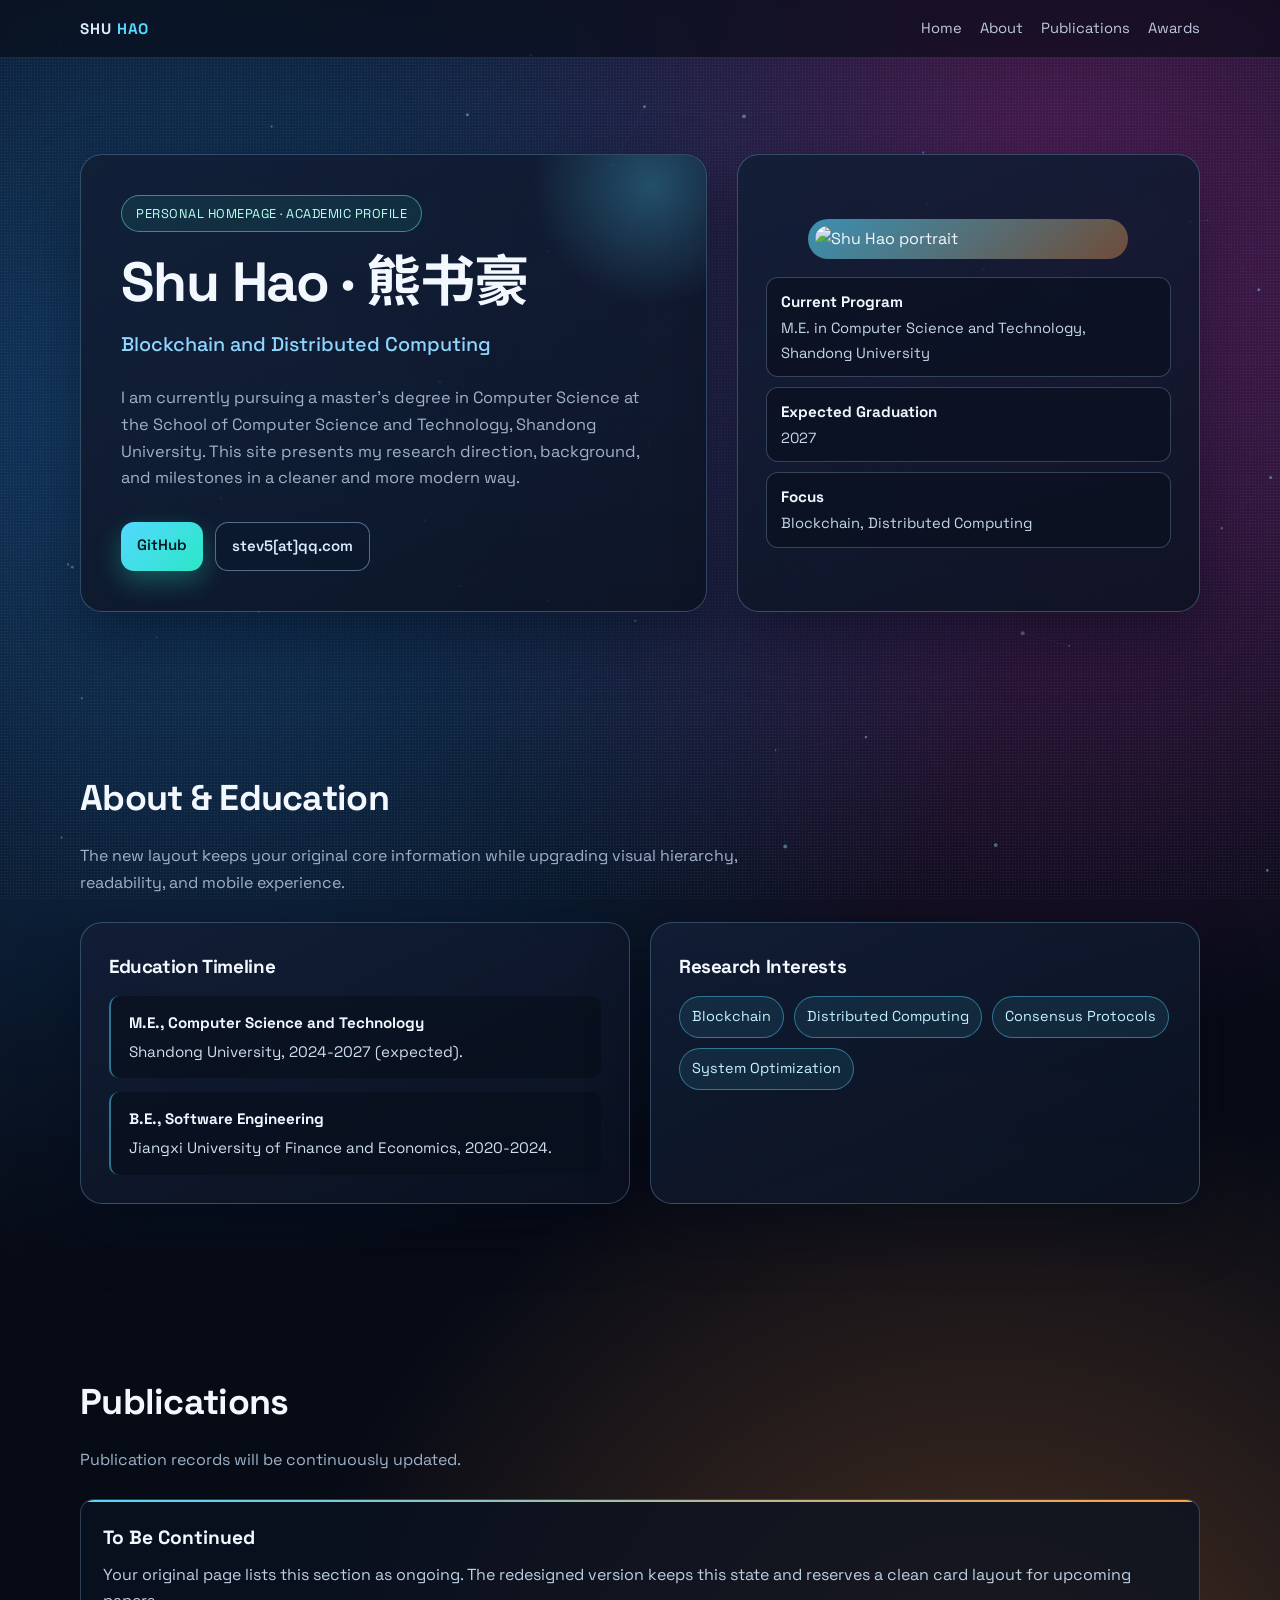
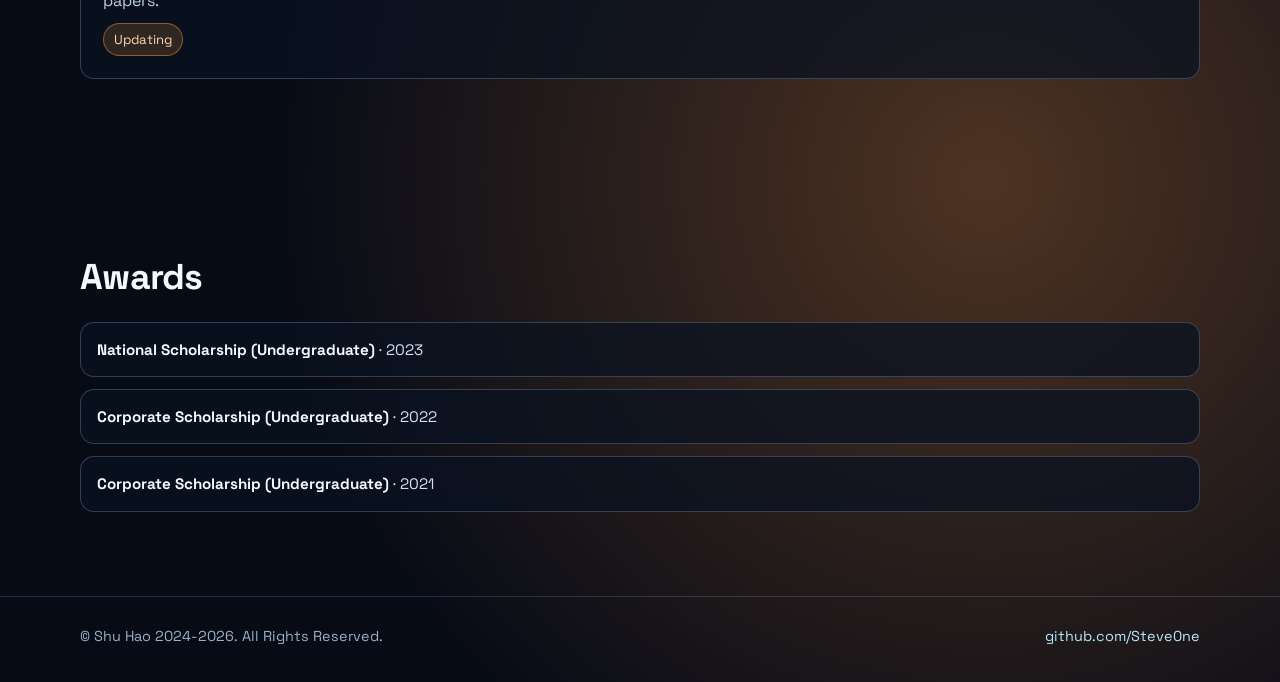
==== index.html @ d01e0a4e "feat: redesign personal homepage with modern single-page layout" ====
<!DOCTYPE html>
<html lang='zh-CN'>
<head>
  <meta charset='UTF-8' />
  <meta name='viewport' content='width=device-width, initial-scale=1.0' />
  <meta name='description' content='Shu Hao personal homepage' />
  <title>Shu Hao | Blockchain and Distributed Computing</title>
  <link rel='preconnect' href='https://fonts.googleapis.com' />
  <link rel='preconnect' href='https://fonts.gstatic.com' crossorigin />
  <link href='https://fonts.googleapis.com/css2?family=Space+Grotesk:wght@400;500;600;700&family=Noto+Sans+SC:wght@400;500;700&display=swap' rel='stylesheet' />
  <style>
    :root {
      --bg: #070b16;
      --card: rgba(15, 24, 44, 0.82);
      --line: rgba(145, 213, 255, 0.28);
      --text: #f3f8ff;
      --muted: #9fb2c8;
      --cyan: #53d8ff;
      --teal: #2be7c5;
      --orange: #ff9f43;
      --shadow: 0 24px 60px rgba(2, 8, 22, 0.45);
    }

    * {
      box-sizing: border-box;
      margin: 0;
      padding: 0;
    }

    html {
      scroll-behavior: smooth;
    }

    body {
      font-family: 'Space Grotesk', 'Noto Sans SC', sans-serif;
      color: var(--text);
      background: radial-gradient(circle at 15% 18%, #133b65 0%, transparent 40%),
                  radial-gradient(circle at 82% 12%, #4f1f59 0%, transparent 34%),
                  radial-gradient(circle at 77% 78%, #4e3322 0%, transparent 35%),
                  var(--bg);
      min-height: 100vh;
      line-height: 1.65;
      overflow-x: hidden;
    }

    #nebula {
      position: fixed;
      inset: 0;
      width: 100%;
      height: 100%;
      z-index: -2;
      opacity: 0.6;
    }

    .noise {
      position: fixed;
      inset: 0;
      z-index: -1;
      opacity: 0.08;
      background-image: radial-gradient(#fff 0.5px, transparent 0.5px);
      background-size: 3px 3px;
      pointer-events: none;
    }

    .container {
      width: min(1120px, 92vw);
      margin: 0 auto;
    }

    .site-header {
      position: sticky;
      top: 0;
      z-index: 20;
      backdrop-filter: blur(16px);
      border-bottom: 1px solid rgba(120, 179, 239, 0.15);
      background: rgba(7, 11, 22, 0.62);
    }

    .site-header .container {
      display: flex;
      align-items: center;
      justify-content: space-between;
      padding: 16px 0;
    }

    .brand {
      font-weight: 700;
      letter-spacing: 0.06em;
      text-transform: uppercase;
      font-size: 0.95rem;
      color: #d9ebff;
    }

    .brand span {
      color: var(--cyan);
    }

    .nav {
      display: flex;
      gap: 18px;
      flex-wrap: wrap;
    }

    .nav a {
      color: #d9e7fb;
      text-decoration: none;
      font-size: 0.92rem;
      opacity: 0.86;
      transition: opacity 0.22s ease, color 0.22s ease;
    }

    .nav a:hover {
      color: var(--cyan);
      opacity: 1;
    }

    main section {
      padding: 84px 0;
    }

    [data-reveal] {
      opacity: 0;
      transform: translateY(26px);
      transition: opacity 0.8s ease, transform 0.8s ease;
    }

    [data-reveal].shown {
      opacity: 1;
      transform: translateY(0);
    }

    .hero {
      padding-top: 96px;
      padding-bottom: 72px;
    }

    .hero-grid {
      display: grid;
      grid-template-columns: 1.15fr 0.85fr;
      gap: 30px;
      align-items: stretch;
    }

    .hero-copy,
    .hero-card,
    .panel {
      border: 1px solid var(--line);
      border-radius: 22px;
      background: linear-gradient(155deg, rgba(18, 30, 54, 0.9), rgba(11, 18, 33, 0.85));
      box-shadow: var(--shadow);
    }

    .hero-copy {
      padding: 40px;
      position: relative;
      overflow: hidden;
    }

    .hero-copy::after {
      content: '';
      position: absolute;
      width: 240px;
      height: 240px;
      border-radius: 50%;
      background: radial-gradient(circle, rgba(83, 216, 255, 0.28) 0%, rgba(83, 216, 255, 0) 70%);
      right: -65px;
      top: -90px;
    }

    .kicker {
      display: inline-flex;
      align-items: center;
      gap: 8px;
      padding: 7px 14px;
      border-radius: 999px;
      border: 1px solid rgba(97, 224, 205, 0.52);
      background: rgba(43, 231, 197, 0.09);
      color: #b8fff2;
      font-size: 0.8rem;
      margin-bottom: 20px;
      letter-spacing: 0.04em;
      text-transform: uppercase;
    }

    h1 {
      font-size: clamp(2rem, 4.8vw, 3.45rem);
      line-height: 1.12;
      margin-bottom: 14px;
      letter-spacing: -0.02em;
    }

    .subtitle {
      color: #8fd6ff;
      font-weight: 500;
      font-size: clamp(1rem, 2.3vw, 1.24rem);
      margin-bottom: 24px;
    }

    .summary {
      color: var(--muted);
      font-size: 1.02rem;
      max-width: 58ch;
    }

    .hero-actions {
      margin-top: 30px;
      display: flex;
      flex-wrap: wrap;
      gap: 12px;
    }

    .btn {
      text-decoration: none;
      border-radius: 13px;
      padding: 11px 16px;
      font-weight: 600;
      font-size: 0.94rem;
      transition: transform 0.2s ease, box-shadow 0.2s ease, background 0.2s ease;
    }

    .btn.primary {
      color: #031722;
      background: linear-gradient(135deg, var(--cyan), var(--teal));
      box-shadow: 0 10px 26px rgba(43, 231, 197, 0.3);
    }

    .btn.secondary {
      color: #dbecff;
      border: 1px solid rgba(159, 192, 235, 0.5);
      background: rgba(12, 26, 45, 0.8);
    }

    .btn:hover {
      transform: translateY(-2px);
    }

    .hero-card {
      padding: 28px;
      display: flex;
      flex-direction: column;
      justify-content: center;
      gap: 18px;
    }

    .avatar-wrap {
      width: min(320px, 100%);
      border-radius: 20px;
      padding: 7px;
      background: linear-gradient(140deg, rgba(83, 216, 255, 0.62), rgba(255, 159, 67, 0.38));
      margin: 0 auto;
    }

    .avatar-wrap img {
      display: block;
      width: 100%;
      border-radius: 16px;
      object-fit: cover;
    }

    .facts {
      display: grid;
      grid-template-columns: 1fr;
      gap: 10px;
    }

    .fact {
      border: 1px solid rgba(154, 197, 234, 0.28);
      border-radius: 12px;
      padding: 11px 14px;
      background: rgba(10, 17, 32, 0.7);
      color: #c4d7eb;
      font-size: 0.92rem;
    }

    .fact strong {
      display: block;
      color: #f0f7ff;
      margin-bottom: 2px;
      font-size: 0.95rem;
    }

    .section-title {
      font-size: clamp(1.5rem, 3.2vw, 2.24rem);
      margin-bottom: 16px;
      letter-spacing: -0.02em;
    }

    .section-desc {
      color: var(--muted);
      margin-bottom: 26px;
      max-width: 70ch;
    }

    .panel {
      padding: 28px;
    }

    .about-grid {
      display: grid;
      grid-template-columns: repeat(2, minmax(0, 1fr));
      gap: 20px;
    }

    .timeline {
      list-style: none;
      display: grid;
      gap: 14px;
    }

    .timeline li {
      padding: 14px 14px 14px 18px;
      border-left: 2px solid rgba(83, 216, 255, 0.5);
      background: rgba(9, 16, 29, 0.65);
      border-radius: 10px;
      color: #cfdeef;
      font-size: 0.95rem;
    }

    .timeline li strong {
      color: #f2f7ff;
      display: block;
      margin-bottom: 4px;
    }

    .chips {
      display: flex;
      flex-wrap: wrap;
      gap: 10px;
    }

    .chip {
      padding: 8px 12px;
      border-radius: 999px;
      border: 1px solid rgba(83, 216, 255, 0.45);
      background: rgba(83, 216, 255, 0.09);
      color: #c6f3ff;
      font-size: 0.9rem;
    }

    .pub-card,
    .award-list li {
      border: 1px solid rgba(159, 201, 241, 0.26);
      background: rgba(10, 18, 33, 0.74);
      border-radius: 14px;
    }

    .pub-card {
      padding: 22px;
      position: relative;
      overflow: hidden;
    }

    .pub-card::before {
      content: '';
      position: absolute;
      top: 0;
      left: 0;
      width: 100%;
      height: 2px;
      background: linear-gradient(90deg, var(--cyan), var(--orange));
    }

    .pub-card h3 {
      font-size: 1.2rem;
      margin-bottom: 8px;
    }

    .pub-card p {
      color: #bdd0e4;
      margin-bottom: 8px;
    }

    .pub-card .tag {
      display: inline-block;
      padding: 5px 10px;
      border-radius: 999px;
      background: rgba(255, 159, 67, 0.16);
      border: 1px solid rgba(255, 159, 67, 0.45);
      color: #ffd6a8;
      font-size: 0.82rem;
    }

    .award-list {
      list-style: none;
      display: grid;
      gap: 12px;
    }

    .award-list li {
      padding: 14px 16px;
      color: #d2e0f0;
      font-size: 0.95rem;
    }

    .award-list strong {
      color: #f4f8ff;
    }

    footer {
      border-top: 1px solid rgba(147, 192, 230, 0.2);
      padding: 28px 0 34px;
      color: #9bb0c5;
      font-size: 0.9rem;
    }

    .footer-line {
      display: flex;
      justify-content: space-between;
      gap: 14px;
      flex-wrap: wrap;
    }

    .footer-line a {
      color: #b7e8ff;
      text-decoration: none;
    }

    @media (max-width: 960px) {
      .hero-grid,
      .about-grid {
        grid-template-columns: 1fr;
      }

      .hero-copy,
      .hero-card,
      .panel {
        padding: 24px;
      }

      main section {
        padding: 66px 0;
      }

      .site-header .container {
        flex-direction: column;
        align-items: flex-start;
        gap: 10px;
      }
    }

    @media (max-width: 560px) {
      .nav {
        gap: 12px;
      }

      .nav a {
        font-size: 0.86rem;
      }

      h1 {
        font-size: 1.88rem;
      }
    }
  </style>
</head>
<body>
  <canvas id='nebula' aria-hidden='true'></canvas>
  <div class='noise' aria-hidden='true'></div>

  <header class='site-header'>
    <div class='container'>
      <div class='brand'>Shu <span>Hao</span></div>
      <nav class='nav'>
        <a href='#home'>Home</a>
        <a href='#about'>About</a>
        <a href='#publications'>Publications</a>
        <a href='#awards'>Awards</a>
      </nav>
    </div>
  </header>

  <main>
    <section id='home' class='hero'>
      <div class='container hero-grid'>
        <article class='hero-copy' data-reveal>
          <div class='kicker'>Personal Homepage · Academic Profile</div>
          <h1>Shu Hao · 熊书豪</h1>
          <p class='subtitle'>Blockchain and Distributed Computing</p>
          <p class='summary'>
            I am currently pursuing a master's degree in Computer Science at the School of Computer Science and Technology, Shandong University.
            This site presents my research direction, background, and milestones in a cleaner and more modern way.
          </p>
          <div class='hero-actions'>
            <a class='btn primary' href='https://github.com/Steve0ne' target='_blank' rel='noreferrer'>GitHub</a>
            <a class='btn secondary' href='mailto:stev5@qq.com'>stev5[at]qq.com</a>
          </div>
        </article>

        <aside class='hero-card' data-reveal>
          <div class='avatar-wrap'>
            <img src='static/assets/img/photo.png' alt='Shu Hao portrait' />
          </div>
          <div class='facts'>
            <div class='fact'>
              <strong>Current Program</strong>
              M.E. in Computer Science and Technology, Shandong University
            </div>
            <div class='fact'>
              <strong>Expected Graduation</strong>
              2027
            </div>
            <div class='fact'>
              <strong>Focus</strong>
              Blockchain, Distributed Computing
            </div>
          </div>
        </aside>
      </div>
    </section>

    <section id='about'>
      <div class='container'>
        <h2 class='section-title' data-reveal>About & Education</h2>
        <p class='section-desc' data-reveal>
          The new layout keeps your original core information while upgrading visual hierarchy, readability, and mobile experience.
        </p>
        <div class='about-grid'>
          <article class='panel' data-reveal>
            <h3 class='section-title' style='font-size:1.18rem;margin-bottom:14px;'>Education Timeline</h3>
            <ul class='timeline'>
              <li>
                <strong>M.E., Computer Science and Technology</strong>
                Shandong University, 2024-2027 (expected).
              </li>
              <li>
                <strong>B.E., Software Engineering</strong>
                Jiangxi University of Finance and Economics, 2020-2024.
              </li>
            </ul>
          </article>

          <article class='panel' data-reveal>
            <h3 class='section-title' style='font-size:1.18rem;margin-bottom:14px;'>Research Interests</h3>
            <div class='chips'>
              <span class='chip'>Blockchain</span>
              <span class='chip'>Distributed Computing</span>
              <span class='chip'>Consensus Protocols</span>
              <span class='chip'>System Optimization</span>
            </div>
          </article>
        </div>
      </div>
    </section>

    <section id='publications'>
      <div class='container'>
        <h2 class='section-title' data-reveal>Publications</h2>
        <p class='section-desc' data-reveal>
          Publication records will be continuously updated.
        </p>
        <article class='pub-card' data-reveal>
          <h3>To Be Continued</h3>
          <p>
            Your original page lists this section as ongoing. The redesigned version keeps this state and reserves a clean card layout for upcoming papers.
          </p>
          <span class='tag'>Updating</span>
        </article>
      </div>
    </section>

    <section id='awards'>
      <div class='container'>
        <h2 class='section-title' data-reveal>Awards</h2>
        <ul class='award-list'>
          <li data-reveal><strong>National Scholarship (Undergraduate)</strong> · 2023</li>
          <li data-reveal><strong>Corporate Scholarship (Undergraduate)</strong> · 2022</li>
          <li data-reveal><strong>Corporate Scholarship (Undergraduate)</strong> · 2021</li>
        </ul>
      </div>
    </section>
  </main>

  <footer>
    <div class='container footer-line'>
      <span>&copy; Shu Hao 2024-2026. All Rights Reserved.</span>
      <a href='https://github.com/Steve0ne' target='_blank' rel='noreferrer'>github.com/Steve0ne</a>
    </div>
  </footer>

  <script>
    const observer = new IntersectionObserver((entries) => {
      entries.forEach((entry) => {
        if (entry.isIntersecting) {
          entry.target.classList.add('shown');
        }
      });
    }, { threshold: 0.14 });

    document.querySelectorAll('[data-reveal]').forEach((el) => observer.observe(el));

    const canvas = document.getElementById('nebula');
    const ctx = canvas.getContext('2d');
    let particles = [];

    const fit = () => {
      canvas.width = window.innerWidth;
      canvas.height = window.innerHeight;
      const count = Math.min(90, Math.floor((canvas.width * canvas.height) / 22000));
      particles = Array.from({ length: count }, () => ({
        x: Math.random() * canvas.width,
        y: Math.random() * canvas.height,
        vx: (Math.random() - 0.5) * 0.35,
        vy: (Math.random() - 0.5) * 0.35,
        r: Math.random() * 1.5 + 0.5
      }));
    };

    const draw = () => {
      ctx.clearRect(0, 0, canvas.width, canvas.height);
      ctx.fillStyle = 'rgba(143, 214, 255, 0.75)';

      particles.forEach((p, i) => {
        p.x += p.vx;
        p.y += p.vy;
        if (p.x < 0 || p.x > canvas.width) p.vx *= -1;
        if (p.y < 0 || p.y > canvas.height) p.vy *= -1;

        ctx.beginPath();
        ctx.arc(p.x, p.y, p.r, 0, Math.PI * 2);
        ctx.fill();

        for (let j = i + 1; j < particles.length; j++) {
          const q = particles[j];
          const dx = p.x - q.x;
          const dy = p.y - q.y;
          const d = Math.hypot(dx, dy);
          if (d < 128) {
            ctx.strokeStyle = `rgba(83, 216, 255, ${0.16 - d / 950})`;
            ctx.lineWidth = 1;
            ctx.beginPath();
            ctx.moveTo(p.x, p.y);
            ctx.lineTo(q.x, q.y);
            ctx.stroke();
          }
        }
      });

      requestAnimationFrame(draw);
    };

    window.addEventListener('resize', fit);
    fit();
    draw();
  </script>
</body>
</html>
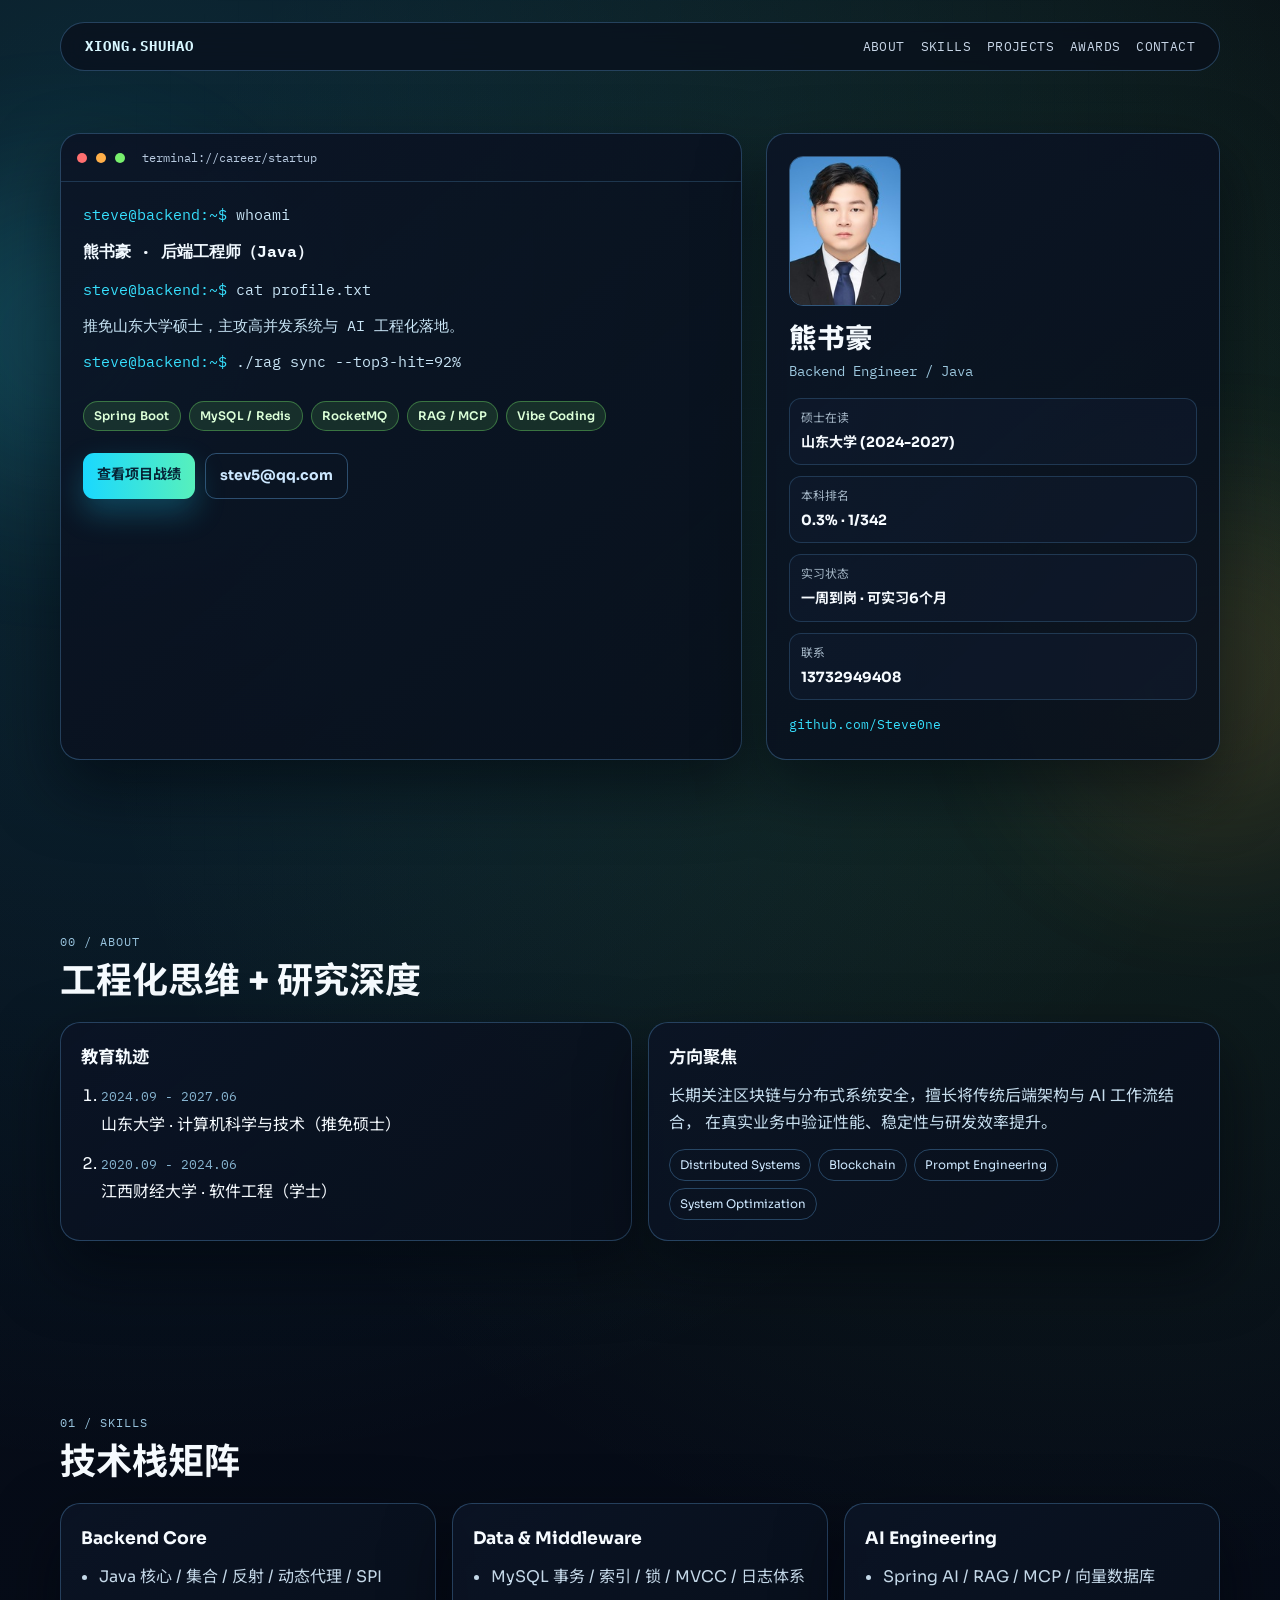
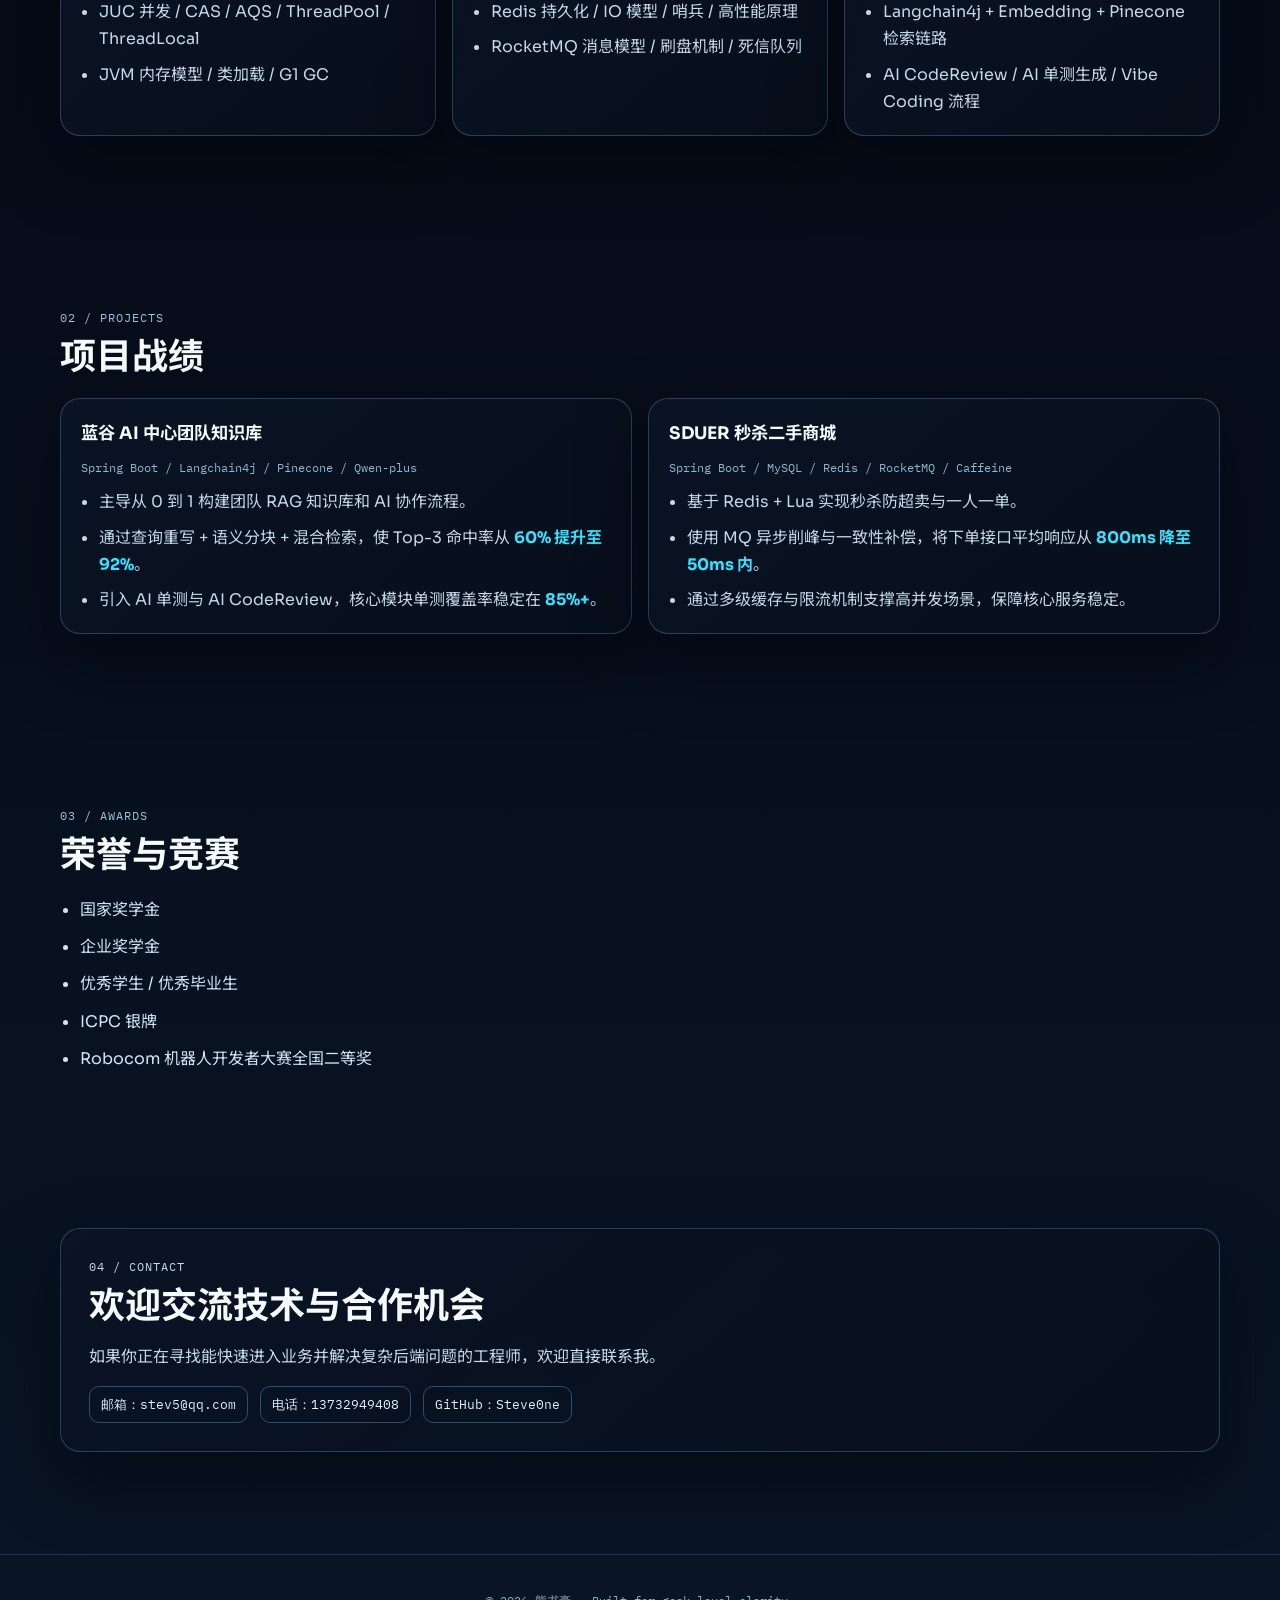
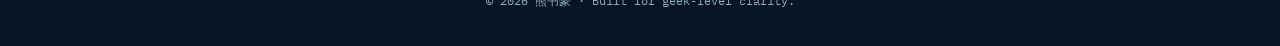
==== commit 52541e25: "feat: redesign personal homepage with geek style" ====
--- a/index.html
+++ b/index.html
@@ -1,646 +1,217 @@
 <!DOCTYPE html>
-<html lang='zh-CN'>
+<html lang="zh-CN">
 <head>
-  <meta charset='UTF-8' />
-  <meta name='viewport' content='width=device-width, initial-scale=1.0' />
-  <meta name='description' content='Shu Hao personal homepage' />
-  <title>Shu Hao | Blockchain and Distributed Computing</title>
-  <link rel='preconnect' href='https://fonts.googleapis.com' />
-  <link rel='preconnect' href='https://fonts.gstatic.com' crossorigin />
-  <link href='https://fonts.googleapis.com/css2?family=Space+Grotesk:wght@400;500;600;700&family=Noto+Sans+SC:wght@400;500;700&display=swap' rel='stylesheet' />
-  <style>
-    :root {
-      --bg: #070b16;
-      --card: rgba(15, 24, 44, 0.82);
-      --line: rgba(145, 213, 255, 0.28);
-      --text: #f3f8ff;
-      --muted: #9fb2c8;
-      --cyan: #53d8ff;
-      --teal: #2be7c5;
-      --orange: #ff9f43;
-      --shadow: 0 24px 60px rgba(2, 8, 22, 0.45);
-    }
-
-    * {
-      box-sizing: border-box;
-      margin: 0;
-      padding: 0;
-    }
-
-    html {
-      scroll-behavior: smooth;
-    }
-
-    body {
-      font-family: 'Space Grotesk', 'Noto Sans SC', sans-serif;
-      color: var(--text);
-      background: radial-gradient(circle at 15% 18%, #133b65 0%, transparent 40%),
-                  radial-gradient(circle at 82% 12%, #4f1f59 0%, transparent 34%),
-                  radial-gradient(circle at 77% 78%, #4e3322 0%, transparent 35%),
-                  var(--bg);
-      min-height: 100vh;
-      line-height: 1.65;
-      overflow-x: hidden;
-    }
-
-    #nebula {
-      position: fixed;
-      inset: 0;
-      width: 100%;
-      height: 100%;
-      z-index: -2;
-      opacity: 0.6;
-    }
-
-    .noise {
-      position: fixed;
-      inset: 0;
-      z-index: -1;
-      opacity: 0.08;
-      background-image: radial-gradient(#fff 0.5px, transparent 0.5px);
-      background-size: 3px 3px;
-      pointer-events: none;
-    }
-
-    .container {
-      width: min(1120px, 92vw);
-      margin: 0 auto;
-    }
-
-    .site-header {
-      position: sticky;
-      top: 0;
-      z-index: 20;
-      backdrop-filter: blur(16px);
-      border-bottom: 1px solid rgba(120, 179, 239, 0.15);
-      background: rgba(7, 11, 22, 0.62);
-    }
-
-    .site-header .container {
-      display: flex;
-      align-items: center;
-      justify-content: space-between;
-      padding: 16px 0;
-    }
-
-    .brand {
-      font-weight: 700;
-      letter-spacing: 0.06em;
-      text-transform: uppercase;
-      font-size: 0.95rem;
-      color: #d9ebff;
-    }
-
-    .brand span {
-      color: var(--cyan);
-    }
-
-    .nav {
-      display: flex;
-      gap: 18px;
-      flex-wrap: wrap;
-    }
-
-    .nav a {
-      color: #d9e7fb;
-      text-decoration: none;
-      font-size: 0.92rem;
-      opacity: 0.86;
-      transition: opacity 0.22s ease, color 0.22s ease;
-    }
-
-    .nav a:hover {
-      color: var(--cyan);
-      opacity: 1;
-    }
-
-    main section {
-      padding: 84px 0;
-    }
-
-    [data-reveal] {
-      opacity: 0;
-      transform: translateY(26px);
-      transition: opacity 0.8s ease, transform 0.8s ease;
-    }
-
-    [data-reveal].shown {
-      opacity: 1;
-      transform: translateY(0);
-    }
-
-    .hero {
-      padding-top: 96px;
-      padding-bottom: 72px;
-    }
-
-    .hero-grid {
-      display: grid;
-      grid-template-columns: 1.15fr 0.85fr;
-      gap: 30px;
-      align-items: stretch;
-    }
-
-    .hero-copy,
-    .hero-card,
-    .panel {
-      border: 1px solid var(--line);
-      border-radius: 22px;
-      background: linear-gradient(155deg, rgba(18, 30, 54, 0.9), rgba(11, 18, 33, 0.85));
-      box-shadow: var(--shadow);
-    }
-
-    .hero-copy {
-      padding: 40px;
-      position: relative;
-      overflow: hidden;
-    }
-
-    .hero-copy::after {
-      content: '';
-      position: absolute;
-      width: 240px;
-      height: 240px;
-      border-radius: 50%;
-      background: radial-gradient(circle, rgba(83, 216, 255, 0.28) 0%, rgba(83, 216, 255, 0) 70%);
-      right: -65px;
-      top: -90px;
-    }
-
-    .kicker {
-      display: inline-flex;
-      align-items: center;
-      gap: 8px;
-      padding: 7px 14px;
-      border-radius: 999px;
-      border: 1px solid rgba(97, 224, 205, 0.52);
-      background: rgba(43, 231, 197, 0.09);
-      color: #b8fff2;
-      font-size: 0.8rem;
-      margin-bottom: 20px;
-      letter-spacing: 0.04em;
-      text-transform: uppercase;
-    }
-
-    h1 {
-      font-size: clamp(2rem, 4.8vw, 3.45rem);
-      line-height: 1.12;
-      margin-bottom: 14px;
-      letter-spacing: -0.02em;
-    }
-
-    .subtitle {
-      color: #8fd6ff;
-      font-weight: 500;
-      font-size: clamp(1rem, 2.3vw, 1.24rem);
-      margin-bottom: 24px;
-    }
-
-    .summary {
-      color: var(--muted);
-      font-size: 1.02rem;
-      max-width: 58ch;
-    }
-
-    .hero-actions {
-      margin-top: 30px;
-      display: flex;
-      flex-wrap: wrap;
-      gap: 12px;
-    }
-
-    .btn {
-      text-decoration: none;
-      border-radius: 13px;
-      padding: 11px 16px;
-      font-weight: 600;
-      font-size: 0.94rem;
-      transition: transform 0.2s ease, box-shadow 0.2s ease, background 0.2s ease;
-    }
-
-    .btn.primary {
-      color: #031722;
-      background: linear-gradient(135deg, var(--cyan), var(--teal));
-      box-shadow: 0 10px 26px rgba(43, 231, 197, 0.3);
-    }
-
-    .btn.secondary {
-      color: #dbecff;
-      border: 1px solid rgba(159, 192, 235, 0.5);
-      background: rgba(12, 26, 45, 0.8);
-    }
-
-    .btn:hover {
-      transform: translateY(-2px);
-    }
-
-    .hero-card {
-      padding: 28px;
-      display: flex;
-      flex-direction: column;
-      justify-content: center;
-      gap: 18px;
-    }
-
-    .avatar-wrap {
-      width: min(320px, 100%);
-      border-radius: 20px;
-      padding: 7px;
-      background: linear-gradient(140deg, rgba(83, 216, 255, 0.62), rgba(255, 159, 67, 0.38));
-      margin: 0 auto;
-    }
-
-    .avatar-wrap img {
-      display: block;
-      width: 100%;
-      border-radius: 16px;
-      object-fit: cover;
-    }
-
-    .facts {
-      display: grid;
-      grid-template-columns: 1fr;
-      gap: 10px;
-    }
-
-    .fact {
-      border: 1px solid rgba(154, 197, 234, 0.28);
-      border-radius: 12px;
-      padding: 11px 14px;
-      background: rgba(10, 17, 32, 0.7);
-      color: #c4d7eb;
-      font-size: 0.92rem;
-    }
-
-    .fact strong {
-      display: block;
-      color: #f0f7ff;
-      margin-bottom: 2px;
-      font-size: 0.95rem;
-    }
-
-    .section-title {
-      font-size: clamp(1.5rem, 3.2vw, 2.24rem);
-      margin-bottom: 16px;
-      letter-spacing: -0.02em;
-    }
-
-    .section-desc {
-      color: var(--muted);
-      margin-bottom: 26px;
-      max-width: 70ch;
-    }
-
-    .panel {
-      padding: 28px;
-    }
-
-    .about-grid {
-      display: grid;
-      grid-template-columns: repeat(2, minmax(0, 1fr));
-      gap: 20px;
-    }
-
-    .timeline {
-      list-style: none;
-      display: grid;
-      gap: 14px;
-    }
-
-    .timeline li {
-      padding: 14px 14px 14px 18px;
-      border-left: 2px solid rgba(83, 216, 255, 0.5);
-      background: rgba(9, 16, 29, 0.65);
-      border-radius: 10px;
-      color: #cfdeef;
-      font-size: 0.95rem;
-    }
-
-    .timeline li strong {
-      color: #f2f7ff;
-      display: block;
-      margin-bottom: 4px;
-    }
-
-    .chips {
-      display: flex;
-      flex-wrap: wrap;
-      gap: 10px;
-    }
-
-    .chip {
-      padding: 8px 12px;
-      border-radius: 999px;
-      border: 1px solid rgba(83, 216, 255, 0.45);
-      background: rgba(83, 216, 255, 0.09);
-      color: #c6f3ff;
-      font-size: 0.9rem;
-    }
-
-    .pub-card,
-    .award-list li {
-      border: 1px solid rgba(159, 201, 241, 0.26);
-      background: rgba(10, 18, 33, 0.74);
-      border-radius: 14px;
-    }
-
-    .pub-card {
-      padding: 22px;
-      position: relative;
-      overflow: hidden;
-    }
-
-    .pub-card::before {
-      content: '';
-      position: absolute;
-      top: 0;
-      left: 0;
-      width: 100%;
-      height: 2px;
-      background: linear-gradient(90deg, var(--cyan), var(--orange));
-    }
-
-    .pub-card h3 {
-      font-size: 1.2rem;
-      margin-bottom: 8px;
-    }
-
-    .pub-card p {
-      color: #bdd0e4;
-      margin-bottom: 8px;
-    }
-
-    .pub-card .tag {
-      display: inline-block;
-      padding: 5px 10px;
-      border-radius: 999px;
-      background: rgba(255, 159, 67, 0.16);
-      border: 1px solid rgba(255, 159, 67, 0.45);
-      color: #ffd6a8;
-      font-size: 0.82rem;
-    }
-
-    .award-list {
-      list-style: none;
-      display: grid;
-      gap: 12px;
-    }
-
-    .award-list li {
-      padding: 14px 16px;
-      color: #d2e0f0;
-      font-size: 0.95rem;
-    }
-
-    .award-list strong {
-      color: #f4f8ff;
-    }
-
-    footer {
-      border-top: 1px solid rgba(147, 192, 230, 0.2);
-      padding: 28px 0 34px;
-      color: #9bb0c5;
-      font-size: 0.9rem;
-    }
-
-    .footer-line {
-      display: flex;
-      justify-content: space-between;
-      gap: 14px;
-      flex-wrap: wrap;
-    }
-
-    .footer-line a {
-      color: #b7e8ff;
-      text-decoration: none;
-    }
-
-    @media (max-width: 960px) {
-      .hero-grid,
-      .about-grid {
-        grid-template-columns: 1fr;
-      }
-
-      .hero-copy,
-      .hero-card,
-      .panel {
-        padding: 24px;
-      }
-
-      main section {
-        padding: 66px 0;
-      }
-
-      .site-header .container {
-        flex-direction: column;
-        align-items: flex-start;
-        gap: 10px;
-      }
-    }
-
-    @media (max-width: 560px) {
-      .nav {
-        gap: 12px;
-      }
-
-      .nav a {
-        font-size: 0.86rem;
-      }
-
-      h1 {
-        font-size: 1.88rem;
-      }
-    }
-  </style>
+  <meta charset="UTF-8" />
+  <meta name="viewport" content="width=device-width, initial-scale=1" />
+  <meta name="description" content="熊书豪的个人主页，聚焦 Java 后端、高并发系统与 AI 工程化实践。" />
+  <title>熊书豪 | Backend Engineer Console</title>
+  <link rel="preconnect" href="https://fonts.googleapis.com" />
+  <link rel="preconnect" href="https://fonts.gstatic.com" crossorigin />
+  <link href="https://fonts.googleapis.com/css2?family=IBM+Plex+Mono:wght@400;500;700&family=Noto+Sans+SC:wght@400;500;700;900&family=Sora:wght@400;600;700;800&display=swap" rel="stylesheet" />
+  <link rel="stylesheet" href="./assets/css/styles.css" />
 </head>
 <body>
-  <canvas id='nebula' aria-hidden='true'></canvas>
-  <div class='noise' aria-hidden='true'></div>
-
-  <header class='site-header'>
-    <div class='container'>
-      <div class='brand'>Shu <span>Hao</span></div>
-      <nav class='nav'>
-        <a href='#home'>Home</a>
-        <a href='#about'>About</a>
-        <a href='#publications'>Publications</a>
-        <a href='#awards'>Awards</a>
-      </nav>
-    </div>
+  <div class="bg-grid" aria-hidden="true"></div>
+  <div class="bg-glow bg-glow-a" aria-hidden="true"></div>
+  <div class="bg-glow bg-glow-b" aria-hidden="true"></div>
+
+  <header class="topbar">
+    <a class="brand" href="#home">XIONG.SHUHAO</a>
+    <nav class="nav" aria-label="主导航">
+      <a href="#about">ABOUT</a>
+      <a href="#skills">SKILLS</a>
+      <a href="#projects">PROJECTS</a>
+      <a href="#awards">AWARDS</a>
+      <a href="#contact">CONTACT</a>
+    </nav>
   </header>
 
   <main>
-    <section id='home' class='hero'>
-      <div class='container hero-grid'>
-        <article class='hero-copy' data-reveal>
-          <div class='kicker'>Personal Homepage · Academic Profile</div>
-          <h1>Shu Hao · 熊书豪</h1>
-          <p class='subtitle'>Blockchain and Distributed Computing</p>
-          <p class='summary'>
-            I am currently pursuing a master's degree in Computer Science at the School of Computer Science and Technology, Shandong University.
-            This site presents my research direction, background, and milestones in a cleaner and more modern way.
-          </p>
-          <div class='hero-actions'>
-            <a class='btn primary' href='https://github.com/Steve0ne' target='_blank' rel='noreferrer'>GitHub</a>
-            <a class='btn secondary' href='mailto:stev5@qq.com'>stev5[at]qq.com</a>
+    <section id="home" class="hero section">
+      <div class="container hero-layout">
+        <article class="hero-console reveal-up">
+          <div class="window-head">
+            <span class="dot red"></span>
+            <span class="dot yellow"></span>
+            <span class="dot green"></span>
+            <span class="win-title">terminal://career/startup</span>
+          </div>
+          <div class="window-body" id="terminal-body">
+            <p><span class="prompt">steve@backend:~$</span> whoami</p>
+            <p class="strong">熊书豪 · 后端工程师（Java）</p>
+            <p><span class="prompt">steve@backend:~$</span> cat profile.txt</p>
+            <p>推免山东大学硕士，主攻高并发系统与 AI 工程化落地。</p>
+            <p class="cmd-line"><span class="prompt">steve@backend:~$</span> <span id="rotating-command">./boot --focus=distributed-systems</span></p>
+          </div>
+
+          <div class="hero-tags">
+            <span>Spring Boot</span>
+            <span>MySQL / Redis</span>
+            <span>RocketMQ</span>
+            <span>RAG / MCP</span>
+            <span>Vibe Coding</span>
+          </div>
+
+          <div class="cta-row">
+            <a class="btn btn-primary" href="#projects">查看项目战绩</a>
+            <a class="btn btn-ghost" href="mailto:stev5@qq.com">stev5@qq.com</a>
           </div>
         </article>
 
-        <aside class='hero-card' data-reveal>
-          <div class='avatar-wrap'>
-            <img src='static/assets/img/photo.png' alt='Shu Hao portrait' />
-          </div>
-          <div class='facts'>
-            <div class='fact'>
-              <strong>Current Program</strong>
-              M.E. in Computer Science and Technology, Shandong University
-            </div>
-            <div class='fact'>
-              <strong>Expected Graduation</strong>
-              2027
-            </div>
-            <div class='fact'>
-              <strong>Focus</strong>
-              Blockchain, Distributed Computing
-            </div>
-          </div>
+        <aside class="hero-panel reveal-up delay-1">
+          <img class="avatar" src="./assets/img/profile.jpg" alt="熊书豪头像" />
+          <h1>熊书豪</h1>
+          <p class="headline">Backend Engineer / Java</p>
+          <ul class="quick-stats">
+            <li><span>硕士在读</span><strong>山东大学 (2024-2027)</strong></li>
+            <li><span>本科排名</span><strong>0.3% · 1/342</strong></li>
+            <li><span>实习状态</span><strong>一周到岗 · 可实习6个月</strong></li>
+            <li><span>联系</span><strong>13732949408</strong></li>
+          </ul>
+          <a class="github-link" href="https://github.com/Steve0ne" target="_blank" rel="noreferrer">github.com/Steve0ne</a>
         </aside>
       </div>
     </section>
 
-    <section id='about'>
-      <div class='container'>
-        <h2 class='section-title' data-reveal>About & Education</h2>
-        <p class='section-desc' data-reveal>
-          The new layout keeps your original core information while upgrading visual hierarchy, readability, and mobile experience.
-        </p>
-        <div class='about-grid'>
-          <article class='panel' data-reveal>
-            <h3 class='section-title' style='font-size:1.18rem;margin-bottom:14px;'>Education Timeline</h3>
-            <ul class='timeline'>
+    <section id="about" class="section">
+      <div class="container">
+        <div class="title-row reveal-up">
+          <p class="eyebrow">00 / ABOUT</p>
+          <h2>工程化思维 + 研究深度</h2>
+        </div>
+        <div class="panel-grid">
+          <article class="panel reveal-up">
+            <h3>教育轨迹</h3>
+            <ol class="timeline">
               <li>
-                <strong>M.E., Computer Science and Technology</strong>
-                Shandong University, 2024-2027 (expected).
+                <p class="time">2024.09 - 2027.06</p>
+                <p class="item-title">山东大学 · 计算机科学与技术（推免硕士）</p>
               </li>
               <li>
-                <strong>B.E., Software Engineering</strong>
-                Jiangxi University of Finance and Economics, 2020-2024.
+                <p class="time">2020.09 - 2024.06</p>
+                <p class="item-title">江西财经大学 · 软件工程（学士）</p>
               </li>
-            </ul>
-          </article>
-
-          <article class='panel' data-reveal>
-            <h3 class='section-title' style='font-size:1.18rem;margin-bottom:14px;'>Research Interests</h3>
-            <div class='chips'>
-              <span class='chip'>Blockchain</span>
-              <span class='chip'>Distributed Computing</span>
-              <span class='chip'>Consensus Protocols</span>
-              <span class='chip'>System Optimization</span>
+            </ol>
+          </article>
+          <article class="panel reveal-up delay-1">
+            <h3>方向聚焦</h3>
+            <p class="desc">
+              长期关注区块链与分布式系统安全，擅长将传统后端架构与 AI 工作流结合，
+              在真实业务中验证性能、稳定性与研发效率提升。
+            </p>
+            <div class="pill-row">
+              <span>Distributed Systems</span>
+              <span>Blockchain</span>
+              <span>Prompt Engineering</span>
+              <span>System Optimization</span>
             </div>
           </article>
         </div>
       </div>
     </section>
 
-    <section id='publications'>
-      <div class='container'>
-        <h2 class='section-title' data-reveal>Publications</h2>
-        <p class='section-desc' data-reveal>
-          Publication records will be continuously updated.
-        </p>
-        <article class='pub-card' data-reveal>
-          <h3>To Be Continued</h3>
-          <p>
-            Your original page lists this section as ongoing. The redesigned version keeps this state and reserves a clean card layout for upcoming papers.
-          </p>
-          <span class='tag'>Updating</span>
-        </article>
-      </div>
-    </section>
-
-    <section id='awards'>
-      <div class='container'>
-        <h2 class='section-title' data-reveal>Awards</h2>
-        <ul class='award-list'>
-          <li data-reveal><strong>National Scholarship (Undergraduate)</strong> · 2023</li>
-          <li data-reveal><strong>Corporate Scholarship (Undergraduate)</strong> · 2022</li>
-          <li data-reveal><strong>Corporate Scholarship (Undergraduate)</strong> · 2021</li>
+    <section id="skills" class="section">
+      <div class="container">
+        <div class="title-row reveal-up">
+          <p class="eyebrow">01 / SKILLS</p>
+          <h2>技术栈矩阵</h2>
+        </div>
+        <div class="skill-grid">
+          <article class="skill-card reveal-up">
+            <h3>Backend Core</h3>
+            <ul>
+              <li>Java 核心 / 集合 / 反射 / 动态代理 / SPI</li>
+              <li>JUC 并发 / CAS / AQS / ThreadPool / ThreadLocal</li>
+              <li>JVM 内存模型 / 类加载 / G1 GC</li>
+            </ul>
+          </article>
+          <article class="skill-card reveal-up delay-1">
+            <h3>Data & Middleware</h3>
+            <ul>
+              <li>MySQL 事务 / 索引 / 锁 / MVCC / 日志体系</li>
+              <li>Redis 持久化 / IO 模型 / 哨兵 / 高性能原理</li>
+              <li>RocketMQ 消息模型 / 刷盘机制 / 死信队列</li>
+            </ul>
+          </article>
+          <article class="skill-card reveal-up delay-2">
+            <h3>AI Engineering</h3>
+            <ul>
+              <li>Spring AI / RAG / MCP / 向量数据库</li>
+              <li>Langchain4j + Embedding + Pinecone 检索链路</li>
+              <li>AI CodeReview / AI 单测生成 / Vibe Coding 流程</li>
+            </ul>
+          </article>
+        </div>
+      </div>
+    </section>
+
+    <section id="projects" class="section">
+      <div class="container">
+        <div class="title-row reveal-up">
+          <p class="eyebrow">02 / PROJECTS</p>
+          <h2>项目战绩</h2>
+        </div>
+        <div class="project-grid">
+          <article class="project-card reveal-up">
+            <header>
+              <h3>蓝谷 AI 中心团队知识库</h3>
+              <p>Spring Boot / Langchain4j / Pinecone / Qwen-plus</p>
+            </header>
+            <ul>
+              <li>主导从 0 到 1 构建团队 RAG 知识库和 AI 协作流程。</li>
+              <li>通过查询重写 + 语义分块 + 混合检索，使 Top-3 命中率从 <strong>60% 提升至 92%</strong>。</li>
+              <li>引入 AI 单测与 AI CodeReview，核心模块单测覆盖率稳定在 <strong>85%+</strong>。</li>
+            </ul>
+          </article>
+          <article class="project-card reveal-up delay-1">
+            <header>
+              <h3>SDUER 秒杀二手商城</h3>
+              <p>Spring Boot / MySQL / Redis / RocketMQ / Caffeine</p>
+            </header>
+            <ul>
+              <li>基于 Redis + Lua 实现秒杀防超卖与一人一单。</li>
+              <li>使用 MQ 异步削峰与一致性补偿，将下单接口平均响应从 <strong>800ms 降至 50ms 内</strong>。</li>
+              <li>通过多级缓存与限流机制支撑高并发场景，保障核心服务稳定。</li>
+            </ul>
+          </article>
+        </div>
+      </div>
+    </section>
+
+    <section id="awards" class="section">
+      <div class="container">
+        <div class="title-row reveal-up">
+          <p class="eyebrow">03 / AWARDS</p>
+          <h2>荣誉与竞赛</h2>
+        </div>
+        <ul class="award-list reveal-up">
+          <li>国家奖学金</li>
+          <li>企业奖学金</li>
+          <li>优秀学生 / 优秀毕业生</li>
+          <li>ICPC 银牌</li>
+          <li>Robocom 机器人开发者大赛全国二等奖</li>
         </ul>
       </div>
     </section>
+
+    <section id="contact" class="section contact">
+      <div class="container contact-box reveal-up">
+        <p class="eyebrow">04 / CONTACT</p>
+        <h2>欢迎交流技术与合作机会</h2>
+        <p>如果你正在寻找能快速进入业务并解决复杂后端问题的工程师，欢迎直接联系我。</p>
+        <div class="contact-links">
+          <a href="mailto:stev5@qq.com">邮箱：stev5@qq.com</a>
+          <a href="tel:13732949408">电话：13732949408</a>
+          <a href="https://github.com/Steve0ne" target="_blank" rel="noreferrer">GitHub：Steve0ne</a>
+        </div>
+      </div>
+    </section>
   </main>
 
-  <footer>
-    <div class='container footer-line'>
-      <span>&copy; Shu Hao 2024-2026. All Rights Reserved.</span>
-      <a href='https://github.com/Steve0ne' target='_blank' rel='noreferrer'>github.com/Steve0ne</a>
-    </div>
+  <footer class="footer">
+    <p>© <span id="year"></span> 熊书豪 · Built for geek-level clarity.</p>
   </footer>
 
-  <script>
-    const observer = new IntersectionObserver((entries) => {
-      entries.forEach((entry) => {
-        if (entry.isIntersecting) {
-          entry.target.classList.add('shown');
-        }
-      });
-    }, { threshold: 0.14 });
-
-    document.querySelectorAll('[data-reveal]').forEach((el) => observer.observe(el));
-
-    const canvas = document.getElementById('nebula');
-    const ctx = canvas.getContext('2d');
-    let particles = [];
-
-    const fit = () => {
-      canvas.width = window.innerWidth;
-      canvas.height = window.innerHeight;
-      const count = Math.min(90, Math.floor((canvas.width * canvas.height) / 22000));
-      particles = Array.from({ length: count }, () => ({
-        x: Math.random() * canvas.width,
-        y: Math.random() * canvas.height,
-        vx: (Math.random() - 0.5) * 0.35,
-        vy: (Math.random() - 0.5) * 0.35,
-        r: Math.random() * 1.5 + 0.5
-      }));
-    };
-
-    const draw = () => {
-      ctx.clearRect(0, 0, canvas.width, canvas.height);
-      ctx.fillStyle = 'rgba(143, 214, 255, 0.75)';
-
-      particles.forEach((p, i) => {
-        p.x += p.vx;
-        p.y += p.vy;
-        if (p.x < 0 || p.x > canvas.width) p.vx *= -1;
-        if (p.y < 0 || p.y > canvas.height) p.vy *= -1;
-
-        ctx.beginPath();
-        ctx.arc(p.x, p.y, p.r, 0, Math.PI * 2);
-        ctx.fill();
-
-        for (let j = i + 1; j < particles.length; j++) {
-          const q = particles[j];
-          const dx = p.x - q.x;
-          const dy = p.y - q.y;
-          const d = Math.hypot(dx, dy);
-          if (d < 128) {
-            ctx.strokeStyle = `rgba(83, 216, 255, ${0.16 - d / 950})`;
-            ctx.lineWidth = 1;
-            ctx.beginPath();
-            ctx.moveTo(p.x, p.y);
-            ctx.lineTo(q.x, q.y);
-            ctx.stroke();
-          }
-        }
-      });
-
-      requestAnimationFrame(draw);
-    };
-
-    window.addEventListener('resize', fit);
-    fit();
-    draw();
-  </script>
+  <script src="./assets/js/script.js"></script>
 </body>
 </html>
--- a/assets/css/styles.css
+++ b/assets/css/styles.css
@@ -0,0 +1,572 @@
+:root {
+  --bg: #04070c;
+  --bg-soft: #0f1624;
+  --panel: rgba(10, 18, 32, 0.88);
+  --panel-border: rgba(111, 188, 255, 0.28);
+  --text: #f6fbff;
+  --muted: #a5b7c7;
+  --cyan: #37e1ff;
+  --lime: #78f06d;
+  --orange: #ffaf49;
+  --danger: #ff6f70;
+  --shadow: 0 28px 64px rgba(1, 5, 12, 0.58);
+  --radius: 20px;
+}
+
+* {
+  box-sizing: border-box;
+}
+
+html,
+body {
+  margin: 0;
+  padding: 0;
+}
+
+body {
+  color: var(--text);
+  background:
+    radial-gradient(circle at 12% 8%, rgba(55, 225, 255, 0.16), transparent 38%),
+    radial-gradient(circle at 85% 18%, rgba(120, 240, 109, 0.12), transparent 35%),
+    linear-gradient(180deg, #050913 0%, #060c18 52%, #091525 100%);
+  font-family: "Sora", "Noto Sans SC", sans-serif;
+  min-height: 100vh;
+  line-height: 1.7;
+  overflow-x: hidden;
+}
+
+.bg-grid {
+  position: fixed;
+  inset: 0;
+  pointer-events: none;
+  background-image:
+    linear-gradient(rgba(72, 115, 170, 0.1) 1px, transparent 1px),
+    linear-gradient(90deg, rgba(72, 115, 170, 0.1) 1px, transparent 1px);
+  background-size: 34px 34px;
+  mask-image: radial-gradient(circle at center, black 20%, transparent 88%);
+  opacity: 0.26;
+  z-index: -3;
+}
+
+.bg-glow {
+  position: fixed;
+  border-radius: 50%;
+  filter: blur(80px);
+  opacity: 0.45;
+  pointer-events: none;
+  z-index: -2;
+}
+
+.bg-glow-a {
+  width: 320px;
+  height: 320px;
+  left: -100px;
+  top: 20vh;
+  background: rgba(55, 225, 255, 0.35);
+}
+
+.bg-glow-b {
+  width: 360px;
+  height: 360px;
+  right: -120px;
+  top: 55vh;
+  background: rgba(255, 175, 73, 0.28);
+}
+
+.topbar {
+  width: min(1160px, 92vw);
+  margin: 22px auto 0;
+  border: 1px solid var(--panel-border);
+  background: rgba(9, 15, 27, 0.72);
+  backdrop-filter: blur(12px);
+  border-radius: 999px;
+  padding: 12px 24px;
+  display: flex;
+  justify-content: space-between;
+  align-items: center;
+  position: sticky;
+  top: 12px;
+  z-index: 20;
+}
+
+.brand {
+  text-decoration: none;
+  color: #d8f7ff;
+  letter-spacing: 0.08em;
+  font-size: 0.85rem;
+  font-family: "IBM Plex Mono", monospace;
+  font-weight: 700;
+}
+
+.nav {
+  display: flex;
+  gap: 16px;
+  flex-wrap: wrap;
+  justify-content: flex-end;
+}
+
+.nav a {
+  color: #c8d6e7;
+  text-decoration: none;
+  font-family: "IBM Plex Mono", monospace;
+  font-size: 0.8rem;
+  letter-spacing: 0.03em;
+  transition: color 0.2s ease;
+}
+
+.nav a:hover,
+.nav a:focus-visible {
+  color: var(--cyan);
+}
+
+.container {
+  width: min(1160px, 92vw);
+  margin: 0 auto;
+}
+
+.section {
+  padding: 86px 0;
+}
+
+.hero {
+  padding-top: 62px;
+}
+
+.hero-layout {
+  display: grid;
+  grid-template-columns: 1.2fr 0.8fr;
+  gap: 24px;
+  align-items: stretch;
+}
+
+.hero-console,
+.hero-panel,
+.panel,
+.skill-card,
+.project-card,
+.contact-box {
+  border-radius: var(--radius);
+  border: 1px solid var(--panel-border);
+  background: linear-gradient(140deg, rgba(11, 20, 37, 0.92), rgba(8, 15, 27, 0.88));
+  box-shadow: var(--shadow);
+}
+
+.hero-console {
+  position: relative;
+  overflow: hidden;
+}
+
+.hero-console::after {
+  content: "";
+  position: absolute;
+  inset: 0;
+  background: linear-gradient(180deg, transparent 0%, rgba(55, 225, 255, 0.08) 47%, transparent 100%);
+  transform: translateY(-100%);
+  animation: scanline 8s linear infinite;
+  pointer-events: none;
+}
+
+@keyframes scanline {
+  to {
+    transform: translateY(100%);
+  }
+}
+
+.window-head {
+  border-bottom: 1px solid rgba(111, 188, 255, 0.2);
+  padding: 13px 16px;
+  display: flex;
+  gap: 9px;
+  align-items: center;
+}
+
+.dot {
+  width: 10px;
+  height: 10px;
+  border-radius: 50%;
+  display: inline-block;
+}
+
+.dot.red { background: var(--danger); }
+.dot.yellow { background: var(--orange); }
+.dot.green { background: var(--lime); }
+
+.win-title {
+  margin-left: 8px;
+  font-family: "IBM Plex Mono", monospace;
+  color: #b8cae0;
+  font-size: 0.78rem;
+}
+
+.window-body {
+  padding: 20px 22px 10px;
+  font-family: "IBM Plex Mono", monospace;
+  font-size: 0.92rem;
+}
+
+.window-body p {
+  margin: 0 0 11px;
+  color: #cae6f7;
+}
+
+.prompt {
+  color: var(--cyan);
+}
+
+.window-body .strong {
+  color: #f1f9ff;
+  font-size: 1rem;
+  font-weight: 700;
+}
+
+.cmd-line {
+  white-space: nowrap;
+  overflow: hidden;
+  text-overflow: ellipsis;
+}
+
+.hero-tags {
+  padding: 6px 22px 0;
+  display: flex;
+  flex-wrap: wrap;
+  gap: 8px;
+}
+
+.hero-tags span {
+  border: 1px solid rgba(120, 240, 109, 0.36);
+  background: rgba(120, 240, 109, 0.12);
+  color: #dcffd8;
+  padding: 4px 10px;
+  border-radius: 999px;
+  font-size: 0.74rem;
+  font-weight: 600;
+  letter-spacing: 0.02em;
+}
+
+.cta-row {
+  padding: 22px;
+  display: flex;
+  flex-wrap: wrap;
+  gap: 10px;
+}
+
+.btn {
+  text-decoration: none;
+  border-radius: 11px;
+  padding: 10px 14px;
+  font-weight: 700;
+  font-size: 0.88rem;
+  transition: transform 0.18s ease, box-shadow 0.18s ease;
+}
+
+.btn:hover,
+.btn:focus-visible {
+  transform: translateY(-2px);
+}
+
+.btn-primary {
+  background: linear-gradient(90deg, #1ad8ff, #57f0bc);
+  color: #062437;
+  box-shadow: 0 14px 30px rgba(26, 216, 255, 0.25);
+}
+
+.btn-ghost {
+  border: 1px solid rgba(111, 188, 255, 0.35);
+  color: #cde8ff;
+}
+
+.hero-panel {
+  padding: 22px;
+}
+
+.avatar {
+  width: 112px;
+  height: 150px;
+  object-fit: cover;
+  border-radius: 14px;
+  border: 1px solid rgba(111, 188, 255, 0.4);
+  display: block;
+}
+
+.hero-panel h1 {
+  margin: 16px 0 4px;
+  font-size: 1.72rem;
+  line-height: 1.2;
+  font-weight: 800;
+}
+
+.headline {
+  margin: 0 0 14px;
+  color: #9cc7de;
+  font-family: "IBM Plex Mono", monospace;
+  font-size: 0.9rem;
+}
+
+.quick-stats {
+  list-style: none;
+  padding: 0;
+  margin: 0;
+  display: grid;
+  gap: 11px;
+}
+
+.quick-stats li {
+  border: 1px solid rgba(111, 188, 255, 0.2);
+  background: rgba(17, 29, 48, 0.55);
+  border-radius: 12px;
+  padding: 9px 11px;
+}
+
+.quick-stats span {
+  display: block;
+  color: var(--muted);
+  font-size: 0.74rem;
+}
+
+.quick-stats strong {
+  font-size: 0.88rem;
+}
+
+.github-link {
+  display: inline-block;
+  margin-top: 14px;
+  color: var(--cyan);
+  text-decoration: none;
+  font-family: "IBM Plex Mono", monospace;
+  font-size: 0.82rem;
+}
+
+.title-row {
+  margin-bottom: 20px;
+}
+
+.eyebrow {
+  margin: 0;
+  color: #98c3dd;
+  font-family: "IBM Plex Mono", monospace;
+  letter-spacing: 0.08em;
+  font-size: 0.76rem;
+}
+
+h2 {
+  margin: 6px 0 0;
+  font-size: clamp(1.65rem, 3.4vw, 2.25rem);
+  line-height: 1.2;
+}
+
+.panel-grid,
+.skill-grid,
+.project-grid {
+  display: grid;
+  gap: 16px;
+}
+
+.panel-grid {
+  grid-template-columns: repeat(2, minmax(0, 1fr));
+}
+
+.panel,
+.skill-card,
+.project-card {
+  padding: 20px;
+}
+
+h3 {
+  margin: 0 0 10px;
+  font-size: 1.08rem;
+}
+
+.timeline {
+  margin: 0;
+  padding-left: 20px;
+  display: grid;
+  gap: 12px;
+}
+
+.time {
+  margin: 0 0 3px;
+  color: #87b5d1;
+  font-family: "IBM Plex Mono", monospace;
+  font-size: 0.79rem;
+}
+
+.item-title {
+  margin: 0;
+}
+
+.desc {
+  color: #c6dded;
+  margin: 0 0 12px;
+}
+
+.pill-row {
+  display: flex;
+  gap: 7px;
+  flex-wrap: wrap;
+}
+
+.pill-row span {
+  font-size: 0.74rem;
+  border-radius: 999px;
+  padding: 5px 10px;
+  border: 1px solid rgba(111, 188, 255, 0.3);
+  color: #cfe9ff;
+}
+
+.skill-grid {
+  grid-template-columns: repeat(3, minmax(0, 1fr));
+}
+
+.skill-card ul,
+.project-card ul {
+  margin: 0;
+  padding-left: 18px;
+  color: #c4d8e8;
+  display: grid;
+  gap: 8px;
+}
+
+.project-grid {
+  grid-template-columns: repeat(2, minmax(0, 1fr));
+}
+
+.project-card header {
+  margin-bottom: 10px;
+}
+
+.project-card header p {
+  margin: 0;
+  color: #8cb6d2;
+  font-family: "IBM Plex Mono", monospace;
+  font-size: 0.74rem;
+}
+
+.project-card strong {
+  color: var(--cyan);
+}
+
+.award-list {
+  margin: 0;
+  padding-left: 20px;
+  display: grid;
+  gap: 10px;
+  color: #d1e5f5;
+}
+
+.contact {
+  padding-top: 70px;
+}
+
+.contact-box {
+  padding: 28px;
+}
+
+.contact-box p {
+  color: #c6daea;
+  max-width: 60ch;
+}
+
+.contact-links {
+  display: flex;
+  flex-wrap: wrap;
+  gap: 12px;
+  margin-top: 12px;
+}
+
+.contact-links a {
+  text-decoration: none;
+  color: #def4ff;
+  border: 1px solid rgba(111, 188, 255, 0.35);
+  border-radius: 10px;
+  padding: 7px 11px;
+  font-family: "IBM Plex Mono", monospace;
+  font-size: 0.79rem;
+}
+
+.footer {
+  border-top: 1px solid rgba(111, 188, 255, 0.2);
+  margin-top: 16px;
+  padding: 22px;
+  text-align: center;
+  color: #8dacbe;
+  font-family: "IBM Plex Mono", monospace;
+  font-size: 0.78rem;
+}
+
+.reveal-up {
+  opacity: 0;
+  transform: translateY(18px);
+  transition: opacity 0.55s ease, transform 0.55s ease;
+}
+
+.reveal-up.is-visible {
+  opacity: 1;
+  transform: translateY(0);
+}
+
+.delay-1 {
+  transition-delay: 0.12s;
+}
+
+.delay-2 {
+  transition-delay: 0.22s;
+}
+
+@media (max-width: 1024px) {
+  .hero-layout,
+  .skill-grid,
+  .project-grid,
+  .panel-grid {
+    grid-template-columns: 1fr;
+  }
+
+  .topbar {
+    border-radius: 20px;
+  }
+}
+
+@media (max-width: 760px) {
+  .topbar {
+    margin-top: 10px;
+    padding: 12px 14px;
+    align-items: flex-start;
+    flex-direction: column;
+    gap: 10px;
+  }
+
+  .nav {
+    gap: 10px;
+  }
+
+  .section {
+    padding: 72px 0;
+  }
+
+  .window-body {
+    font-size: 0.85rem;
+  }
+
+  .hero-panel h1 {
+    font-size: 1.45rem;
+  }
+
+  .contact-links {
+    flex-direction: column;
+    align-items: flex-start;
+  }
+}
+
+@media (prefers-reduced-motion: reduce) {
+  *,
+  *::before,
+  *::after {
+    animation: none !important;
+    transition: none !important;
+    scroll-behavior: auto !important;
+  }
+
+  .reveal-up {
+    opacity: 1;
+    transform: none;
+  }
+}
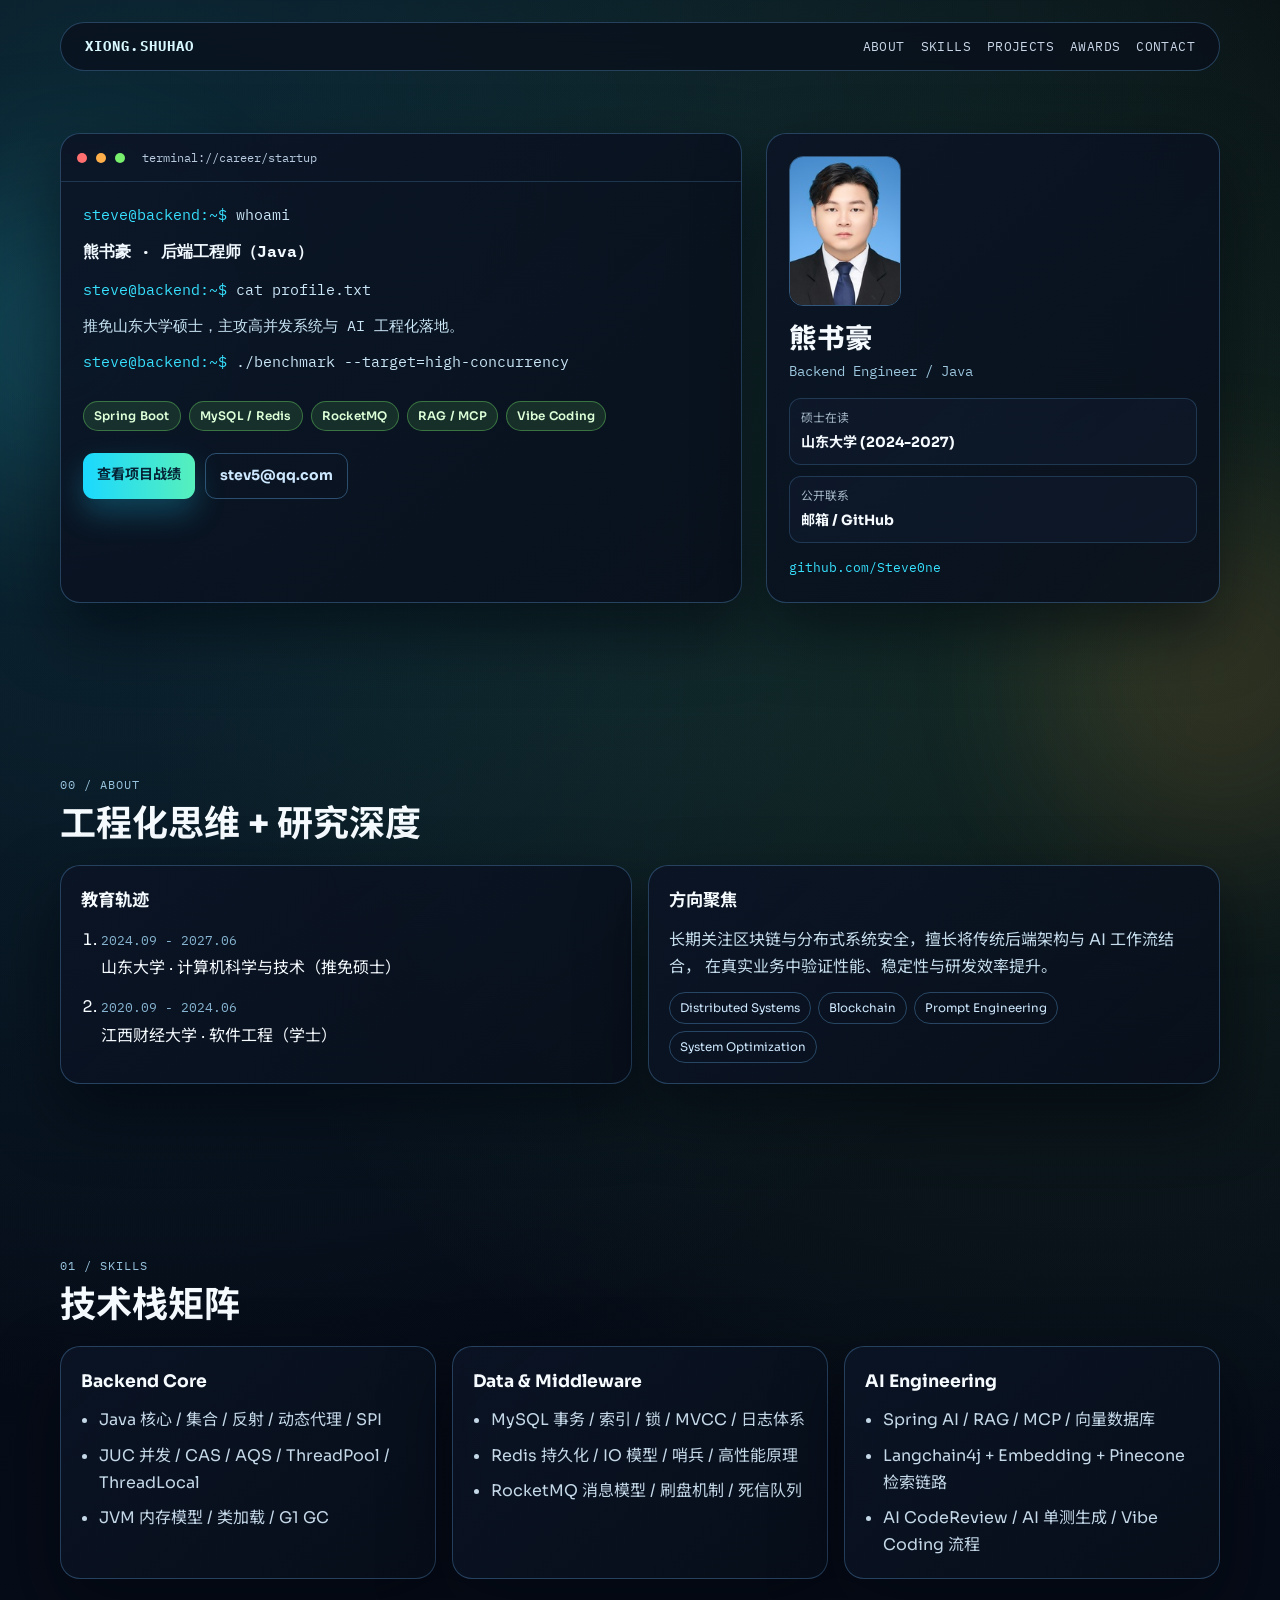
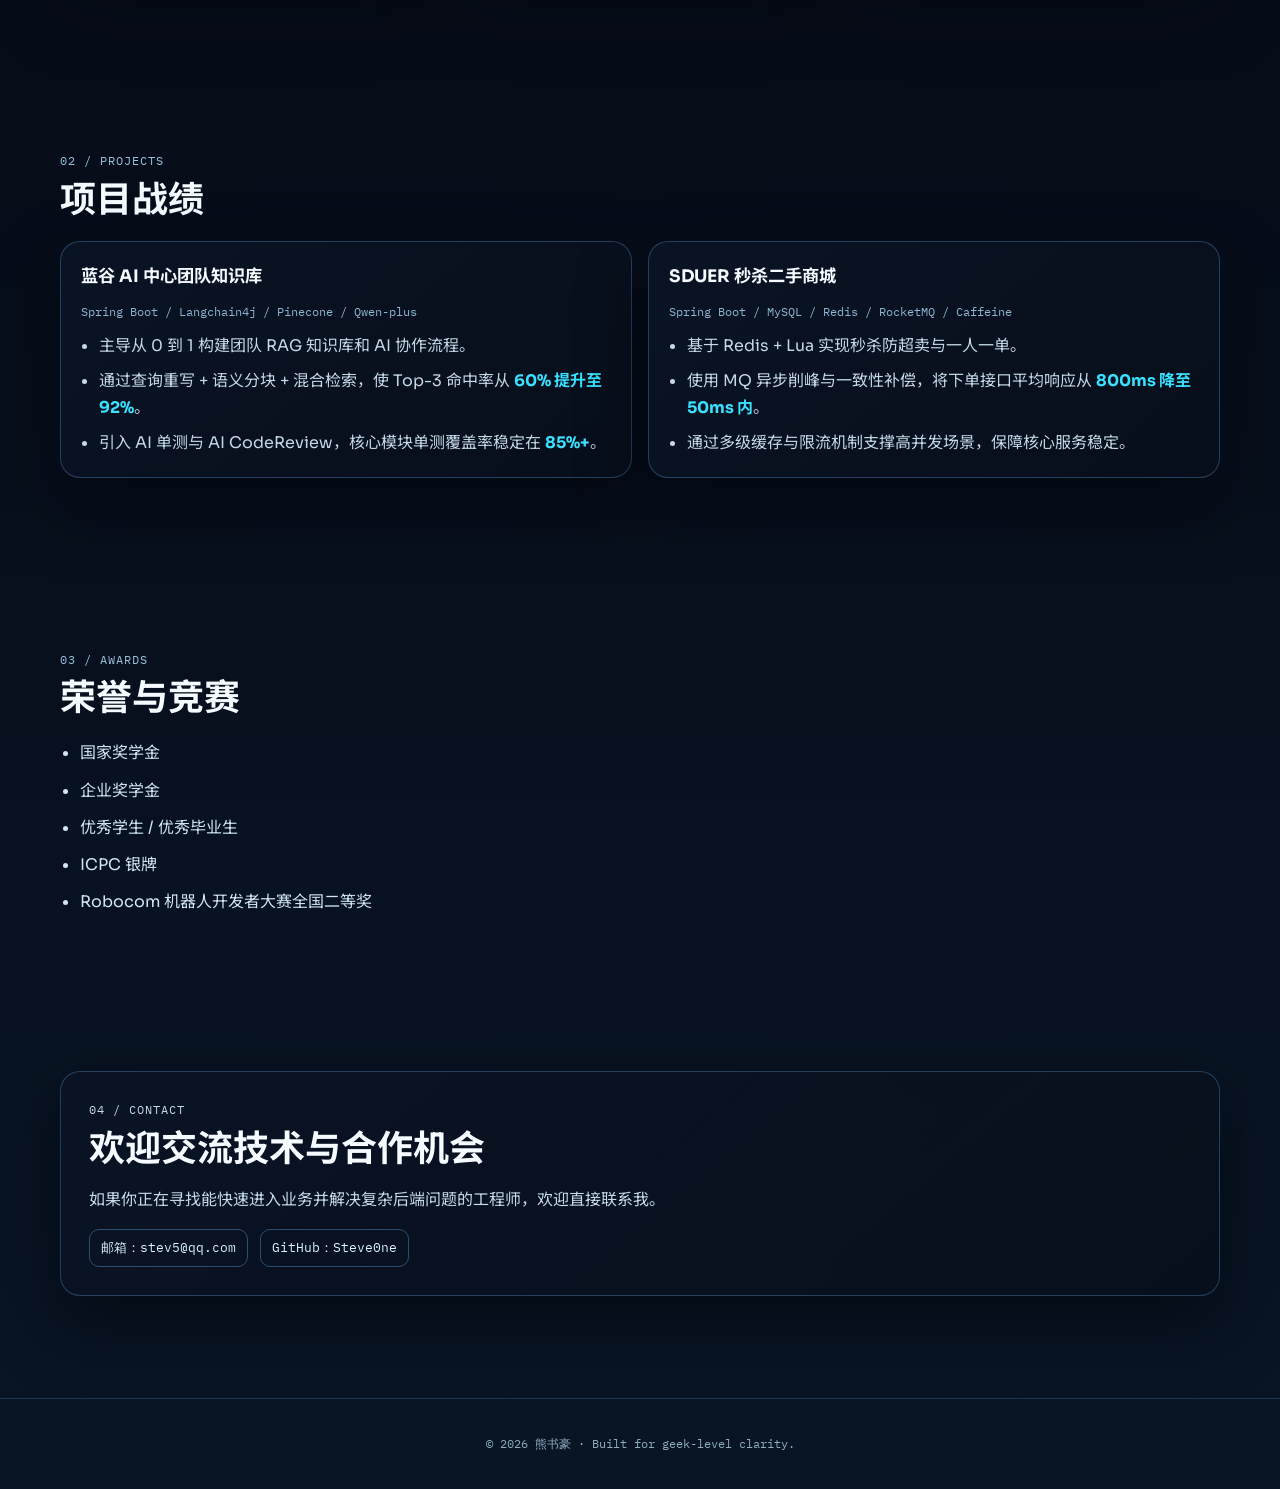
==== commit 2f16797f: "fix: remove sensitive personal info from public homepage" ====
--- a/index.html
+++ b/index.html
@@ -64,9 +64,7 @@
           <p class="headline">Backend Engineer / Java</p>
           <ul class="quick-stats">
             <li><span>硕士在读</span><strong>山东大学 (2024-2027)</strong></li>
-            <li><span>本科排名</span><strong>0.3% · 1/342</strong></li>
-            <li><span>实习状态</span><strong>一周到岗 · 可实习6个月</strong></li>
-            <li><span>联系</span><strong>13732949408</strong></li>
+            <li><span>公开联系</span><strong>邮箱 / GitHub</strong></li>
           </ul>
           <a class="github-link" href="https://github.com/Steve0ne" target="_blank" rel="noreferrer">github.com/Steve0ne</a>
         </aside>
@@ -201,7 +199,6 @@
         <p>如果你正在寻找能快速进入业务并解决复杂后端问题的工程师，欢迎直接联系我。</p>
         <div class="contact-links">
           <a href="mailto:stev5@qq.com">邮箱：stev5@qq.com</a>
-          <a href="tel:13732949408">电话：13732949408</a>
           <a href="https://github.com/Steve0ne" target="_blank" rel="noreferrer">GitHub：Steve0ne</a>
         </div>
       </div>
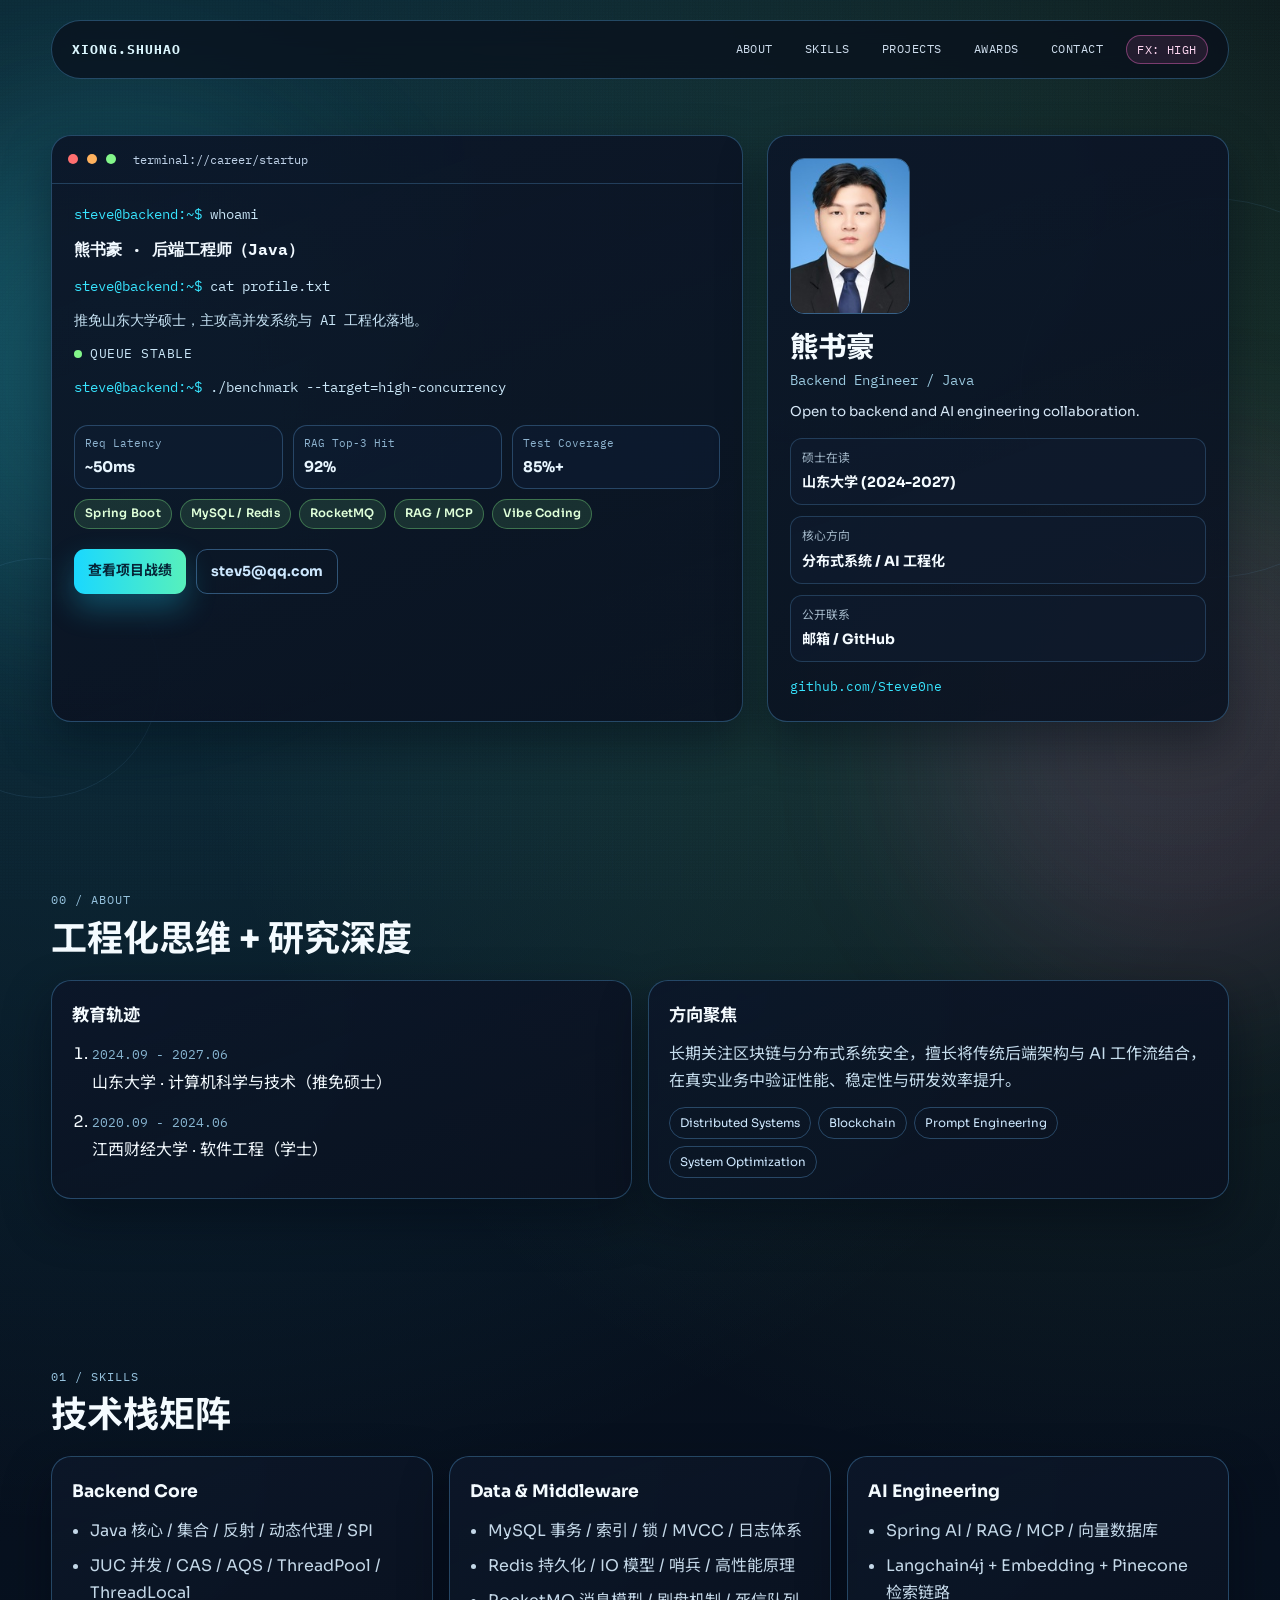
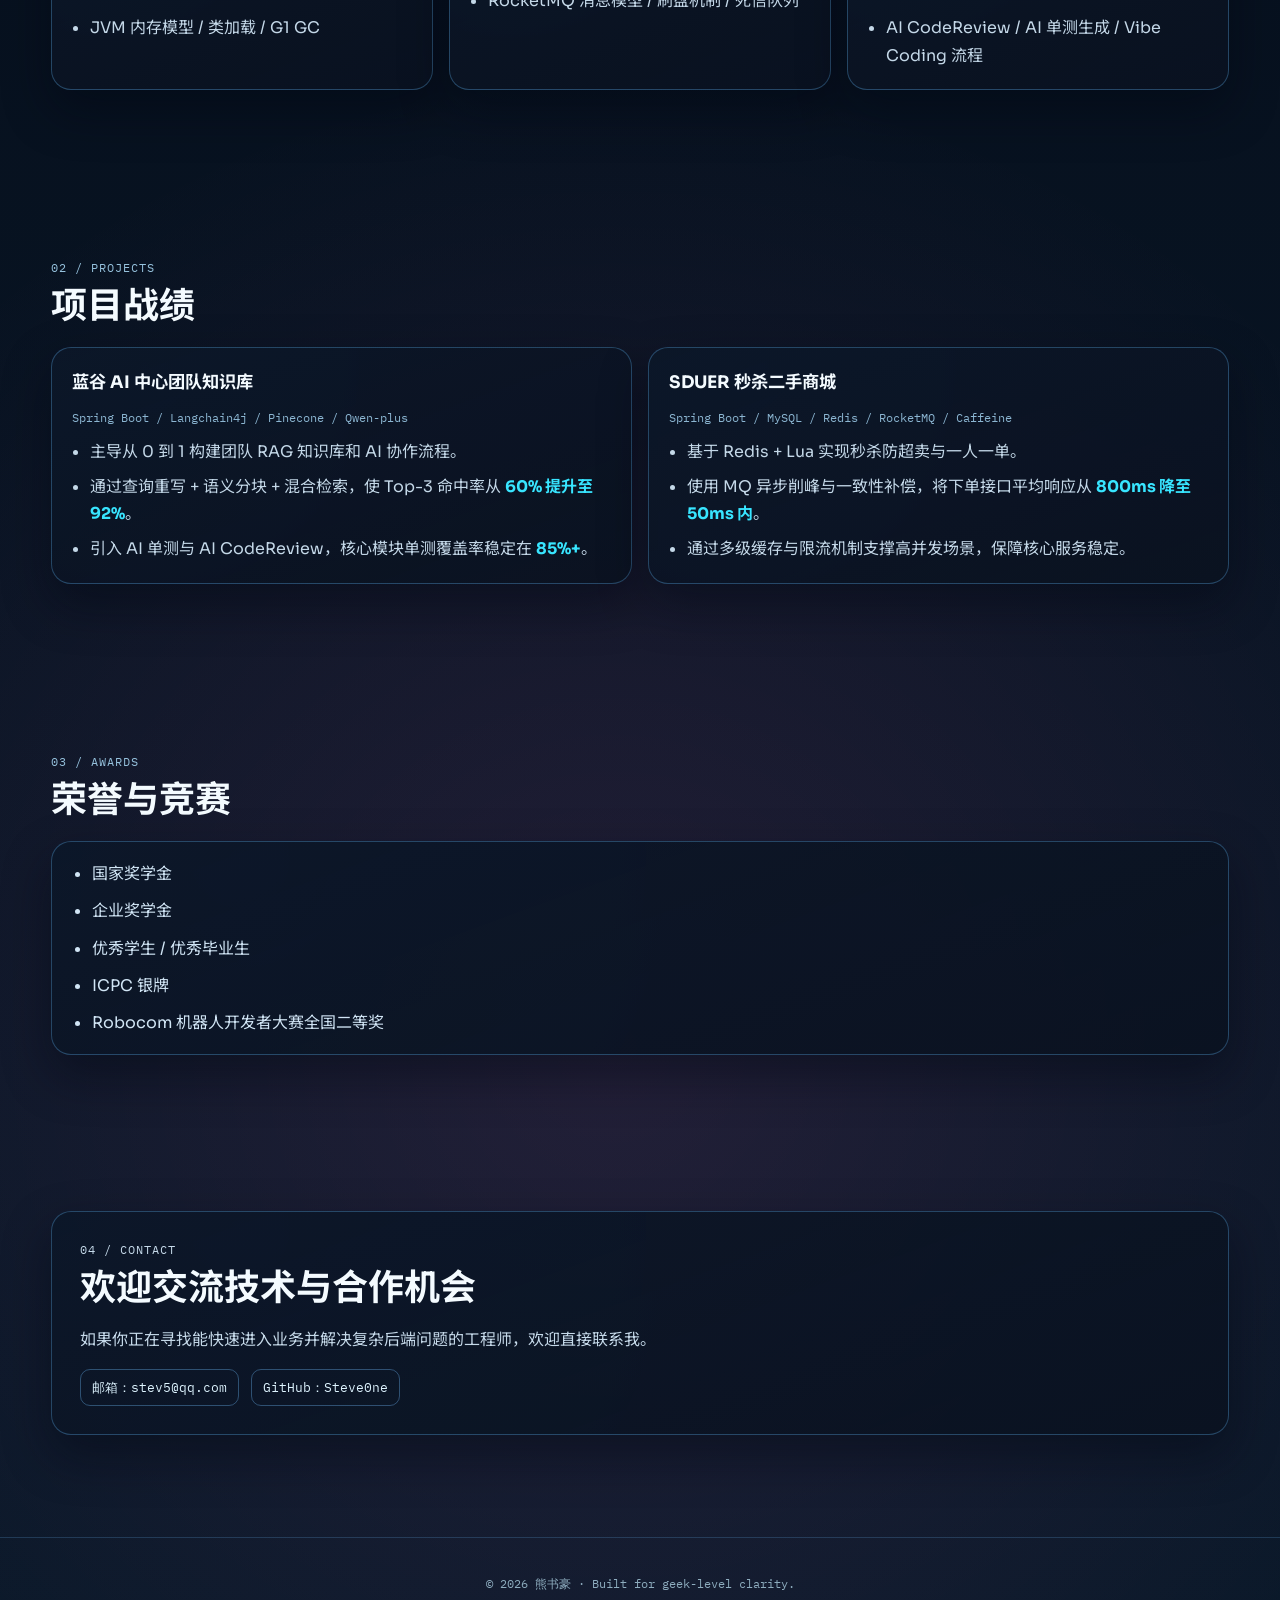
==== commit 0f2076e1: "feat: enhance homepage visuals and interaction layers" ====
--- a/index.html
+++ b/index.html
@@ -11,25 +11,31 @@
   <link rel="stylesheet" href="./assets/css/styles.css" />
 </head>
 <body>
-  <div class="bg-grid" aria-hidden="true"></div>
-  <div class="bg-glow bg-glow-a" aria-hidden="true"></div>
-  <div class="bg-glow bg-glow-b" aria-hidden="true"></div>
+  <div class="bg-grid fx-heavy" aria-hidden="true"></div>
+  <div class="bg-noise fx-heavy" aria-hidden="true"></div>
+  <div class="bg-glow bg-glow-a fx-heavy" aria-hidden="true"></div>
+  <div class="bg-glow bg-glow-b fx-heavy" aria-hidden="true"></div>
+  <div class="bg-orbit orbit-a fx-heavy" aria-hidden="true"></div>
+  <div class="bg-orbit orbit-b fx-heavy" aria-hidden="true"></div>
 
   <header class="topbar">
     <a class="brand" href="#home">XIONG.SHUHAO</a>
-    <nav class="nav" aria-label="主导航">
-      <a href="#about">ABOUT</a>
-      <a href="#skills">SKILLS</a>
-      <a href="#projects">PROJECTS</a>
-      <a href="#awards">AWARDS</a>
-      <a href="#contact">CONTACT</a>
-    </nav>
+    <div class="topbar-right">
+      <nav class="nav" aria-label="主导航">
+        <a href="#about">ABOUT</a>
+        <a href="#skills">SKILLS</a>
+        <a href="#projects">PROJECTS</a>
+        <a href="#awards">AWARDS</a>
+        <a href="#contact">CONTACT</a>
+      </nav>
+      <button id="fx-toggle" class="fx-toggle" type="button" aria-pressed="false">FX: HIGH</button>
+    </div>
   </header>
 
   <main>
     <section id="home" class="hero section">
       <div class="container hero-layout">
-        <article class="hero-console reveal-up">
+        <article class="hero-console interactive-panel reveal-up" data-reveal="0">
           <div class="window-head">
             <span class="dot red"></span>
             <span class="dot yellow"></span>
@@ -41,7 +47,23 @@
             <p class="strong">熊书豪 · 后端工程师（Java）</p>
             <p><span class="prompt">steve@backend:~$</span> cat profile.txt</p>
             <p>推免山东大学硕士，主攻高并发系统与 AI 工程化落地。</p>
-            <p class="cmd-line"><span class="prompt">steve@backend:~$</span> <span id="rotating-command">./boot --focus=distributed-systems</span></p>
+            <p class="signal-line"><span class="signal-pulse" aria-hidden="true"></span><span id="live-status">SYSTEM NOMINAL</span></p>
+            <p class="cmd-line"><span class="prompt">steve@backend:~$</span> <span id="rotating-command" class="fx-text-swap">./boot --focus=distributed-systems</span></p>
+          </div>
+
+          <div class="hero-metrics">
+            <article class="metric-block">
+              <p class="metric-label">Req Latency</p>
+              <p class="metric-value">~50ms</p>
+            </article>
+            <article class="metric-block">
+              <p class="metric-label">RAG Top-3 Hit</p>
+              <p class="metric-value">92%</p>
+            </article>
+            <article class="metric-block">
+              <p class="metric-label">Test Coverage</p>
+              <p class="metric-value">85%+</p>
+            </article>
           </div>
 
           <div class="hero-tags">
@@ -58,12 +80,14 @@
           </div>
         </article>
 
-        <aside class="hero-panel reveal-up delay-1">
+        <aside class="hero-panel interactive-panel reveal-up" data-reveal="120">
           <img class="avatar" src="./assets/img/profile.jpg" alt="熊书豪头像" />
           <h1>熊书豪</h1>
           <p class="headline">Backend Engineer / Java</p>
+          <p class="availability">Open to backend and AI engineering collaboration.</p>
           <ul class="quick-stats">
             <li><span>硕士在读</span><strong>山东大学 (2024-2027)</strong></li>
+            <li><span>核心方向</span><strong>分布式系统 / AI 工程化</strong></li>
             <li><span>公开联系</span><strong>邮箱 / GitHub</strong></li>
           </ul>
           <a class="github-link" href="https://github.com/Steve0ne" target="_blank" rel="noreferrer">github.com/Steve0ne</a>
@@ -73,12 +97,12 @@
 
     <section id="about" class="section">
       <div class="container">
-        <div class="title-row reveal-up">
+        <div class="title-row reveal-up" data-reveal="0">
           <p class="eyebrow">00 / ABOUT</p>
           <h2>工程化思维 + 研究深度</h2>
         </div>
         <div class="panel-grid">
-          <article class="panel reveal-up">
+          <article class="panel interactive-panel reveal-up" data-reveal="0">
             <h3>教育轨迹</h3>
             <ol class="timeline">
               <li>
@@ -91,7 +115,7 @@
               </li>
             </ol>
           </article>
-          <article class="panel reveal-up delay-1">
+          <article class="panel interactive-panel reveal-up" data-reveal="120">
             <h3>方向聚焦</h3>
             <p class="desc">
               长期关注区块链与分布式系统安全，擅长将传统后端架构与 AI 工作流结合，
@@ -110,12 +134,12 @@
 
     <section id="skills" class="section">
       <div class="container">
-        <div class="title-row reveal-up">
+        <div class="title-row reveal-up" data-reveal="0">
           <p class="eyebrow">01 / SKILLS</p>
           <h2>技术栈矩阵</h2>
         </div>
         <div class="skill-grid">
-          <article class="skill-card reveal-up">
+          <article class="skill-card interactive-panel reveal-up" data-reveal="0">
             <h3>Backend Core</h3>
             <ul>
               <li>Java 核心 / 集合 / 反射 / 动态代理 / SPI</li>
@@ -123,15 +147,15 @@
               <li>JVM 内存模型 / 类加载 / G1 GC</li>
             </ul>
           </article>
-          <article class="skill-card reveal-up delay-1">
-            <h3>Data & Middleware</h3>
+          <article class="skill-card interactive-panel reveal-up" data-reveal="100">
+            <h3>Data &amp; Middleware</h3>
             <ul>
               <li>MySQL 事务 / 索引 / 锁 / MVCC / 日志体系</li>
               <li>Redis 持久化 / IO 模型 / 哨兵 / 高性能原理</li>
               <li>RocketMQ 消息模型 / 刷盘机制 / 死信队列</li>
             </ul>
           </article>
-          <article class="skill-card reveal-up delay-2">
+          <article class="skill-card interactive-panel reveal-up" data-reveal="200">
             <h3>AI Engineering</h3>
             <ul>
               <li>Spring AI / RAG / MCP / 向量数据库</li>
@@ -145,12 +169,12 @@
 
     <section id="projects" class="section">
       <div class="container">
-        <div class="title-row reveal-up">
+        <div class="title-row reveal-up" data-reveal="0">
           <p class="eyebrow">02 / PROJECTS</p>
           <h2>项目战绩</h2>
         </div>
         <div class="project-grid">
-          <article class="project-card reveal-up">
+          <article class="project-card interactive-panel reveal-up" data-reveal="0">
             <header>
               <h3>蓝谷 AI 中心团队知识库</h3>
               <p>Spring Boot / Langchain4j / Pinecone / Qwen-plus</p>
@@ -161,7 +185,7 @@
               <li>引入 AI 单测与 AI CodeReview，核心模块单测覆盖率稳定在 <strong>85%+</strong>。</li>
             </ul>
           </article>
-          <article class="project-card reveal-up delay-1">
+          <article class="project-card interactive-panel reveal-up" data-reveal="120">
             <header>
               <h3>SDUER 秒杀二手商城</h3>
               <p>Spring Boot / MySQL / Redis / RocketMQ / Caffeine</p>
@@ -178,11 +202,11 @@
 
     <section id="awards" class="section">
       <div class="container">
-        <div class="title-row reveal-up">
+        <div class="title-row reveal-up" data-reveal="0">
           <p class="eyebrow">03 / AWARDS</p>
           <h2>荣誉与竞赛</h2>
         </div>
-        <ul class="award-list reveal-up">
+        <ul class="award-list interactive-panel reveal-up" data-reveal="80">
           <li>国家奖学金</li>
           <li>企业奖学金</li>
           <li>优秀学生 / 优秀毕业生</li>
@@ -193,7 +217,7 @@
     </section>
 
     <section id="contact" class="section contact">
-      <div class="container contact-box reveal-up">
+      <div class="container contact-box interactive-panel reveal-up" data-reveal="0">
         <p class="eyebrow">04 / CONTACT</p>
         <h2>欢迎交流技术与合作机会</h2>
         <p>如果你正在寻找能快速进入业务并解决复杂后端问题的工程师，欢迎直接联系我。</p>
--- a/assets/css/styles.css
+++ b/assets/css/styles.css
@@ -1,16 +1,24 @@
 :root {
   --bg: #04070c;
-  --bg-soft: #0f1624;
-  --panel: rgba(10, 18, 32, 0.88);
-  --panel-border: rgba(111, 188, 255, 0.28);
-  --text: #f6fbff;
-  --muted: #a5b7c7;
-  --cyan: #37e1ff;
-  --lime: #78f06d;
-  --orange: #ffaf49;
+  --bg-soft: #0e1522;
+  --bg-elevated: #121d30;
+  --panel: rgba(10, 18, 34, 0.86);
+  --panel-border: rgba(99, 190, 255, 0.3);
+  --panel-border-strong: rgba(135, 222, 255, 0.52);
+  --text: #f4fbff;
+  --muted: #a3b8c9;
+  --cyan: #38e5ff;
+  --lime: #83f68a;
+  --orange: #ffb25e;
   --danger: #ff6f70;
-  --shadow: 0 28px 64px rgba(1, 5, 12, 0.58);
-  --radius: 20px;
+  --accent-rose: #ff6dcf;
+  --shadow-soft: 0 20px 48px rgba(1, 7, 17, 0.45);
+  --shadow-hard: 0 30px 80px rgba(1, 7, 17, 0.62);
+  --radius-lg: 20px;
+  --radius-md: 14px;
+  --focus-ring: 0 0 0 3px rgba(56, 229, 255, 0.35);
+  --fx-speed: 1;
+  --scroll-ratio: 0;
 }
 
 * {
@@ -21,148 +29,257 @@
 body {
   margin: 0;
   padding: 0;
+}
+
+html {
+  scroll-behavior: smooth;
 }
 
 body {
   color: var(--text);
   background:
-    radial-gradient(circle at 12% 8%, rgba(55, 225, 255, 0.16), transparent 38%),
-    radial-gradient(circle at 85% 18%, rgba(120, 240, 109, 0.12), transparent 35%),
-    linear-gradient(180deg, #050913 0%, #060c18 52%, #091525 100%);
+    radial-gradient(circle at 10% 8%, rgba(56, 229, 255, 0.2), transparent 40%),
+    radial-gradient(circle at 88% 16%, rgba(131, 246, 138, 0.16), transparent 33%),
+    radial-gradient(circle at 48% 82%, rgba(255, 109, 207, 0.11), transparent 36%),
+    linear-gradient(180deg, #050913 0%, #07111f 48%, #081828 100%);
   font-family: "Sora", "Noto Sans SC", sans-serif;
   min-height: 100vh;
   line-height: 1.7;
   overflow-x: hidden;
 }
 
+.bg-grid,
+.bg-noise,
+.bg-glow,
+.bg-orbit {
+  position: fixed;
+  pointer-events: none;
+  z-index: -3;
+}
+
 .bg-grid {
-  position: fixed;
   inset: 0;
-  pointer-events: none;
   background-image:
-    linear-gradient(rgba(72, 115, 170, 0.1) 1px, transparent 1px),
-    linear-gradient(90deg, rgba(72, 115, 170, 0.1) 1px, transparent 1px);
+    linear-gradient(rgba(73, 121, 184, 0.11) 1px, transparent 1px),
+    linear-gradient(90deg, rgba(73, 121, 184, 0.11) 1px, transparent 1px);
   background-size: 34px 34px;
-  mask-image: radial-gradient(circle at center, black 20%, transparent 88%);
-  opacity: 0.26;
-  z-index: -3;
+  mask-image: radial-gradient(circle at center, black 25%, transparent 90%);
+  opacity: 0.28;
+}
+
+.bg-noise {
+  inset: 0;
+  z-index: -4;
+  opacity: 0.12;
+  background-image:
+    radial-gradient(circle at 1px 1px, rgba(255, 255, 255, 0.25) 1px, transparent 0),
+    radial-gradient(circle at 2px 2px, rgba(255, 255, 255, 0.12) 1px, transparent 0);
+  background-size: 3px 3px, 5px 5px;
+  mix-blend-mode: soft-light;
 }
 
 .bg-glow {
-  position: fixed;
-  border-radius: 50%;
-  filter: blur(80px);
-  opacity: 0.45;
-  pointer-events: none;
+  border-radius: 999px;
+  filter: blur(88px);
+  opacity: 0.35;
   z-index: -2;
 }
 
 .bg-glow-a {
-  width: 320px;
-  height: 320px;
-  left: -100px;
-  top: 20vh;
-  background: rgba(55, 225, 255, 0.35);
+  width: min(42vw, 500px);
+  aspect-ratio: 1;
+  left: -140px;
+  top: calc(14vh + (var(--scroll-ratio) * 60px));
+  background: rgba(56, 229, 255, 0.48);
 }
 
 .bg-glow-b {
-  width: 360px;
-  height: 360px;
+  width: min(44vw, 520px);
+  aspect-ratio: 1;
+  right: -160px;
+  top: calc(52vh - (var(--scroll-ratio) * 80px));
+  background: rgba(255, 109, 207, 0.34);
+}
+
+.bg-orbit {
+  border: 1px solid rgba(121, 196, 255, 0.28);
+  border-radius: 999px;
+  z-index: -1;
+  opacity: 0.35;
+}
+
+.orbit-a {
+  width: 380px;
+  height: 380px;
   right: -120px;
-  top: 55vh;
-  background: rgba(255, 175, 73, 0.28);
+  top: 22vh;
+  animation: orbit-spin calc(38s * var(--fx-speed)) linear infinite;
+}
+
+.orbit-b {
+  width: 240px;
+  height: 240px;
+  left: -80px;
+  top: 62vh;
+  animation: orbit-spin calc(28s * var(--fx-speed)) linear infinite reverse;
+}
+
+@keyframes orbit-spin {
+  to {
+    transform: rotate(360deg);
+  }
 }
 
 .topbar {
-  width: min(1160px, 92vw);
-  margin: 22px auto 0;
+  width: min(1180px, 92vw);
+  margin: 20px auto 0;
   border: 1px solid var(--panel-border);
-  background: rgba(9, 15, 27, 0.72);
+  background: rgba(9, 15, 28, 0.74);
   backdrop-filter: blur(12px);
   border-radius: 999px;
-  padding: 12px 24px;
+  padding: 12px 20px;
   display: flex;
   justify-content: space-between;
   align-items: center;
+  gap: 14px;
   position: sticky;
   top: 12px;
-  z-index: 20;
+  z-index: 30;
 }
 
 .brand {
   text-decoration: none;
-  color: #d8f7ff;
+  color: #dcf7ff;
   letter-spacing: 0.08em;
-  font-size: 0.85rem;
+  font-size: 0.84rem;
   font-family: "IBM Plex Mono", monospace;
   font-weight: 700;
+  white-space: nowrap;
+}
+
+.topbar-right {
+  display: flex;
+  align-items: center;
+  gap: 12px;
 }
 
 .nav {
   display: flex;
-  gap: 16px;
+  gap: 10px;
   flex-wrap: wrap;
   justify-content: flex-end;
 }
 
 .nav a {
-  color: #c8d6e7;
+  color: #cfdeee;
   text-decoration: none;
   font-family: "IBM Plex Mono", monospace;
-  font-size: 0.8rem;
-  letter-spacing: 0.03em;
-  transition: color 0.2s ease;
+  font-size: 0.76rem;
+  letter-spacing: 0.04em;
+  padding: 5px 10px;
+  border-radius: 999px;
+  border: 1px solid transparent;
+  transition: color 0.2s ease, border-color 0.2s ease, background-color 0.2s ease;
 }
 
 .nav a:hover,
-.nav a:focus-visible {
+.nav a:focus-visible,
+.nav a.is-active {
   color: var(--cyan);
+  border-color: rgba(56, 229, 255, 0.45);
+  background: rgba(56, 229, 255, 0.08);
+}
+
+.fx-toggle {
+  border: 1px solid rgba(255, 109, 207, 0.4);
+  background: rgba(255, 109, 207, 0.1);
+  color: #ffd7f2;
+  border-radius: 999px;
+  padding: 6px 10px;
+  font-family: "IBM Plex Mono", monospace;
+  font-size: 0.72rem;
+  letter-spacing: 0.04em;
+  cursor: pointer;
+  transition: transform 0.2s ease, box-shadow 0.2s ease;
+}
+
+.fx-toggle:hover,
+.fx-toggle:focus-visible {
+  transform: translateY(-1px);
+  box-shadow: 0 10px 24px rgba(255, 109, 207, 0.25);
 }
 
 .container {
-  width: min(1160px, 92vw);
+  width: min(1180px, 92vw);
   margin: 0 auto;
 }
 
 .section {
-  padding: 86px 0;
+  padding: 84px 0;
 }
 
 .hero {
-  padding-top: 62px;
+  padding-top: 56px;
 }
 
 .hero-layout {
   display: grid;
-  grid-template-columns: 1.2fr 0.8fr;
+  grid-template-columns: minmax(0, 1.2fr) minmax(0, 0.8fr);
   gap: 24px;
   align-items: stretch;
 }
 
+.interactive-panel,
 .hero-console,
 .hero-panel,
 .panel,
 .skill-card,
 .project-card,
-.contact-box {
-  border-radius: var(--radius);
+.contact-box,
+.award-list {
+  border-radius: var(--radius-lg);
   border: 1px solid var(--panel-border);
-  background: linear-gradient(140deg, rgba(11, 20, 37, 0.92), rgba(8, 15, 27, 0.88));
-  box-shadow: var(--shadow);
+  background:
+    linear-gradient(160deg, rgba(12, 22, 40, 0.95), rgba(10, 18, 32, 0.9)),
+    radial-gradient(circle at 16% 8%, rgba(56, 229, 255, 0.11), transparent 55%);
+  box-shadow: var(--shadow-soft);
+  transition: transform 0.25s ease, border-color 0.25s ease, box-shadow 0.25s ease;
+}
+
+.interactive-panel:hover,
+.interactive-panel:focus-within {
+  border-color: var(--panel-border-strong);
+  box-shadow: var(--shadow-hard);
+  transform: translateY(-2px);
 }
 
 .hero-console {
   position: relative;
   overflow: hidden;
+}
+
+.hero-console::before {
+  content: "";
+  position: absolute;
+  inset: -1px;
+  background: linear-gradient(120deg, rgba(56, 229, 255, 0.3), rgba(255, 109, 207, 0.14), rgba(131, 246, 138, 0.3));
+  opacity: 0;
+  transition: opacity 0.3s ease;
+  pointer-events: none;
+}
+
+.hero-console:hover::before,
+.hero-console:focus-within::before {
+  opacity: 0.65;
 }
 
 .hero-console::after {
   content: "";
   position: absolute;
   inset: 0;
-  background: linear-gradient(180deg, transparent 0%, rgba(55, 225, 255, 0.08) 47%, transparent 100%);
+  background: linear-gradient(180deg, transparent 0%, rgba(56, 229, 255, 0.08) 47%, transparent 100%);
   transform: translateY(-100%);
-  animation: scanline 8s linear infinite;
+  animation: scanline calc(9s * var(--fx-speed)) linear infinite;
   pointer-events: none;
 }
 
@@ -173,7 +290,7 @@
 }
 
 .window-head {
-  border-bottom: 1px solid rgba(111, 188, 255, 0.2);
+  border-bottom: 1px solid rgba(111, 188, 255, 0.24);
   padding: 13px 16px;
   display: flex;
   gap: 9px;
@@ -187,25 +304,36 @@
   display: inline-block;
 }
 
-.dot.red { background: var(--danger); }
-.dot.yellow { background: var(--orange); }
-.dot.green { background: var(--lime); }
+.dot.red {
+  background: var(--danger);
+}
+
+.dot.yellow {
+  background: var(--orange);
+}
+
+.dot.green {
+  background: var(--lime);
+}
 
 .win-title {
   margin-left: 8px;
   font-family: "IBM Plex Mono", monospace;
-  color: #b8cae0;
+  color: #bfd2e8;
   font-size: 0.78rem;
+  white-space: nowrap;
+  overflow: hidden;
+  text-overflow: ellipsis;
 }
 
 .window-body {
-  padding: 20px 22px 10px;
-  font-family: "IBM Plex Mono", monospace;
-  font-size: 0.92rem;
+  padding: 18px 22px 8px;
+  font-family: "IBM Plex Mono", monospace;
+  font-size: 0.9rem;
 }
 
 .window-body p {
-  margin: 0 0 11px;
+  margin: 0 0 10px;
   color: #cae6f7;
 }
 
@@ -219,32 +347,102 @@
   font-weight: 700;
 }
 
+.signal-line {
+  display: flex;
+  align-items: center;
+  gap: 8px;
+  color: #beffd3;
+  font-size: 0.82rem;
+  letter-spacing: 0.04em;
+}
+
+.signal-pulse {
+  width: 8px;
+  height: 8px;
+  border-radius: 50%;
+  background: var(--lime);
+  box-shadow: 0 0 0 rgba(131, 246, 138, 0.35);
+  animation: pulse calc(1.8s * var(--fx-speed)) ease-in-out infinite;
+}
+
+@keyframes pulse {
+  0% {
+    box-shadow: 0 0 0 0 rgba(131, 246, 138, 0.35);
+  }
+
+  70% {
+    box-shadow: 0 0 0 8px rgba(131, 246, 138, 0);
+  }
+
+  100% {
+    box-shadow: 0 0 0 0 rgba(131, 246, 138, 0);
+  }
+}
+
 .cmd-line {
   white-space: nowrap;
   overflow: hidden;
   text-overflow: ellipsis;
 }
 
+.fx-text-swap {
+  display: inline-block;
+  transition: opacity 0.22s ease, transform 0.22s ease;
+}
+
+.fx-text-swap.is-updating {
+  opacity: 0;
+  transform: translateY(4px);
+}
+
+.hero-metrics {
+  padding: 8px 22px 0;
+  display: grid;
+  gap: 10px;
+  grid-template-columns: repeat(3, minmax(0, 1fr));
+}
+
+.metric-block {
+  border: 1px solid rgba(111, 188, 255, 0.27);
+  border-radius: var(--radius-md);
+  padding: 8px 10px;
+  background: rgba(16, 30, 51, 0.62);
+}
+
+.metric-label {
+  margin: 0;
+  color: #8eb4d0;
+  font-family: "IBM Plex Mono", monospace;
+  font-size: 0.68rem;
+}
+
+.metric-value {
+  margin: 2px 0 0;
+  color: #e8f6ff;
+  font-weight: 700;
+  font-size: 0.92rem;
+}
+
 .hero-tags {
-  padding: 6px 22px 0;
+  padding: 10px 22px 0;
   display: flex;
   flex-wrap: wrap;
   gap: 8px;
 }
 
 .hero-tags span {
-  border: 1px solid rgba(120, 240, 109, 0.36);
-  background: rgba(120, 240, 109, 0.12);
-  color: #dcffd8;
+  border: 1px solid rgba(131, 246, 138, 0.34);
+  background: rgba(131, 246, 138, 0.12);
+  color: #dfffd9;
   padding: 4px 10px;
   border-radius: 999px;
-  font-size: 0.74rem;
+  font-size: 0.73rem;
   font-weight: 600;
   letter-spacing: 0.02em;
 }
 
 .cta-row {
-  padding: 22px;
+  padding: 20px 22px 22px;
   display: flex;
   flex-wrap: wrap;
   gap: 10px;
@@ -255,8 +453,8 @@
   border-radius: 11px;
   padding: 10px 14px;
   font-weight: 700;
-  font-size: 0.88rem;
-  transition: transform 0.18s ease, box-shadow 0.18s ease;
+  font-size: 0.87rem;
+  transition: transform 0.18s ease, box-shadow 0.18s ease, border-color 0.18s ease;
 }
 
 .btn:hover,
@@ -267,11 +465,11 @@
 .btn-primary {
   background: linear-gradient(90deg, #1ad8ff, #57f0bc);
   color: #062437;
-  box-shadow: 0 14px 30px rgba(26, 216, 255, 0.25);
+  box-shadow: 0 14px 30px rgba(26, 216, 255, 0.28);
 }
 
 .btn-ghost {
-  border: 1px solid rgba(111, 188, 255, 0.35);
+  border: 1px solid rgba(111, 188, 255, 0.38);
   color: #cde8ff;
 }
 
@@ -280,26 +478,32 @@
 }
 
 .avatar {
-  width: 112px;
-  height: 150px;
+  width: 120px;
+  height: 156px;
   object-fit: cover;
-  border-radius: 14px;
-  border: 1px solid rgba(111, 188, 255, 0.4);
+  border-radius: var(--radius-md);
+  border: 1px solid rgba(111, 188, 255, 0.45);
   display: block;
 }
 
 .hero-panel h1 {
   margin: 16px 0 4px;
-  font-size: 1.72rem;
+  font-size: 1.78rem;
   line-height: 1.2;
   font-weight: 800;
 }
 
 .headline {
-  margin: 0 0 14px;
-  color: #9cc7de;
+  margin: 0;
+  color: #9bc9df;
   font-family: "IBM Plex Mono", monospace;
   font-size: 0.9rem;
+}
+
+.availability {
+  margin: 9px 0 14px;
+  color: #d7e8f7;
+  font-size: 0.84rem;
 }
 
 .quick-stats {
@@ -311,8 +515,8 @@
 }
 
 .quick-stats li {
-  border: 1px solid rgba(111, 188, 255, 0.2);
-  background: rgba(17, 29, 48, 0.55);
+  border: 1px solid rgba(111, 188, 255, 0.22);
+  background: rgba(17, 29, 48, 0.56);
   border-radius: 12px;
   padding: 9px 11px;
 }
@@ -342,10 +546,10 @@
 
 .eyebrow {
   margin: 0;
-  color: #98c3dd;
+  color: #96c2dd;
   font-family: "IBM Plex Mono", monospace;
   letter-spacing: 0.08em;
-  font-size: 0.76rem;
+  font-size: 0.75rem;
 }
 
 h2 {
@@ -447,14 +651,14 @@
 
 .award-list {
   margin: 0;
-  padding-left: 20px;
+  padding: 18px 20px 18px 40px;
   display: grid;
   gap: 10px;
   color: #d1e5f5;
 }
 
 .contact {
-  padding-top: 70px;
+  padding-top: 72px;
 }
 
 .contact-box {
@@ -485,7 +689,7 @@
 
 .footer {
   border-top: 1px solid rgba(111, 188, 255, 0.2);
-  margin-top: 16px;
+  margin-top: 18px;
   padding: 22px;
   text-align: center;
   color: #8dacbe;
@@ -495,8 +699,11 @@
 
 .reveal-up {
   opacity: 0;
-  transform: translateY(18px);
-  transition: opacity 0.55s ease, transform 0.55s ease;
+  transform: translateY(22px);
+  transition:
+    opacity 0.56s ease,
+    transform 0.56s ease;
+  transition-delay: var(--reveal-delay, 0ms);
 }
 
 .reveal-up.is-visible {
@@ -504,15 +711,26 @@
   transform: translateY(0);
 }
 
-.delay-1 {
-  transition-delay: 0.12s;
-}
-
-.delay-2 {
-  transition-delay: 0.22s;
-}
-
-@media (max-width: 1024px) {
+:focus-visible {
+  outline: none;
+  box-shadow: var(--focus-ring);
+}
+
+body.fx-muted {
+  --fx-speed: 1.8;
+}
+
+body.fx-muted .fx-heavy,
+body.fx-muted .hero-console::after,
+body.fx-muted .signal-pulse {
+  animation-play-state: paused !important;
+}
+
+body.fx-muted .bg-glow {
+  opacity: 0.2;
+}
+
+@media (max-width: 1120px) {
   .hero-layout,
   .skill-grid,
   .project-grid,
@@ -520,39 +738,73 @@
     grid-template-columns: 1fr;
   }
 
+  .hero-metrics {
+    grid-template-columns: repeat(3, minmax(0, 1fr));
+  }
+}
+
+@media (max-width: 820px) {
   .topbar {
     border-radius: 20px;
-  }
-}
-
-@media (max-width: 760px) {
-  .topbar {
-    margin-top: 10px;
     padding: 12px 14px;
     align-items: flex-start;
     flex-direction: column;
+  }
+
+  .topbar-right {
+    width: 100%;
+    justify-content: space-between;
+    flex-wrap: wrap;
     gap: 10px;
   }
 
   .nav {
-    gap: 10px;
+    gap: 8px;
+  }
+
+  .hero {
+    padding-top: 36px;
   }
 
   .section {
     padding: 72px 0;
   }
 
-  .window-body {
-    font-size: 0.85rem;
+  .hero-metrics {
+    grid-template-columns: 1fr;
+  }
+
+  .window-body,
+  .contact-links a {
+    font-size: 0.84rem;
+  }
+}
+
+@media (max-width: 620px) {
+  .brand {
+    font-size: 0.78rem;
+  }
+
+  .nav a {
+    font-size: 0.72rem;
   }
 
   .hero-panel h1 {
-    font-size: 1.45rem;
+    font-size: 1.46rem;
   }
 
   .contact-links {
     flex-direction: column;
-    align-items: flex-start;
+    align-items: stretch;
+  }
+
+  .btn {
+    width: 100%;
+    text-align: center;
+  }
+
+  .award-list {
+    padding-left: 32px;
   }
 }
 
@@ -561,7 +813,7 @@
   *::before,
   *::after {
     animation: none !important;
-    transition: none !important;
+    transition-duration: 0s !important;
     scroll-behavior: auto !important;
   }
 
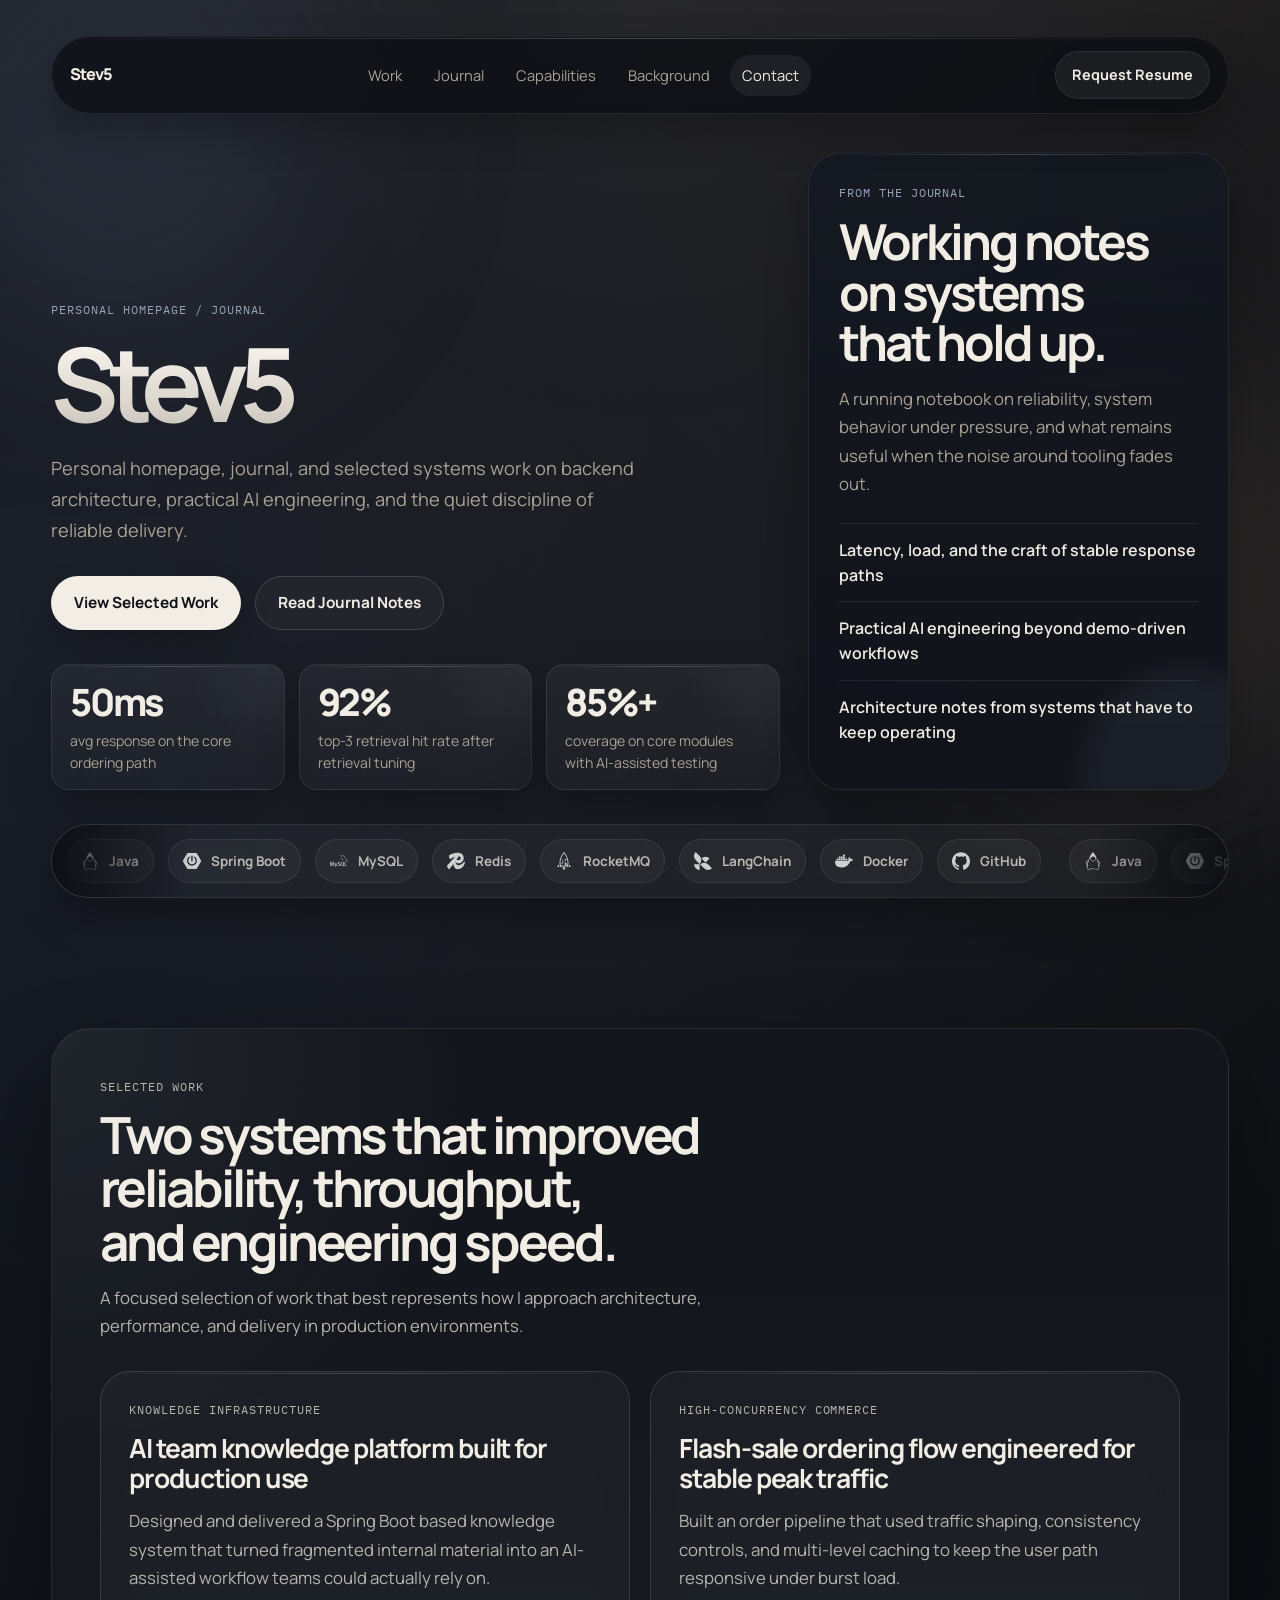
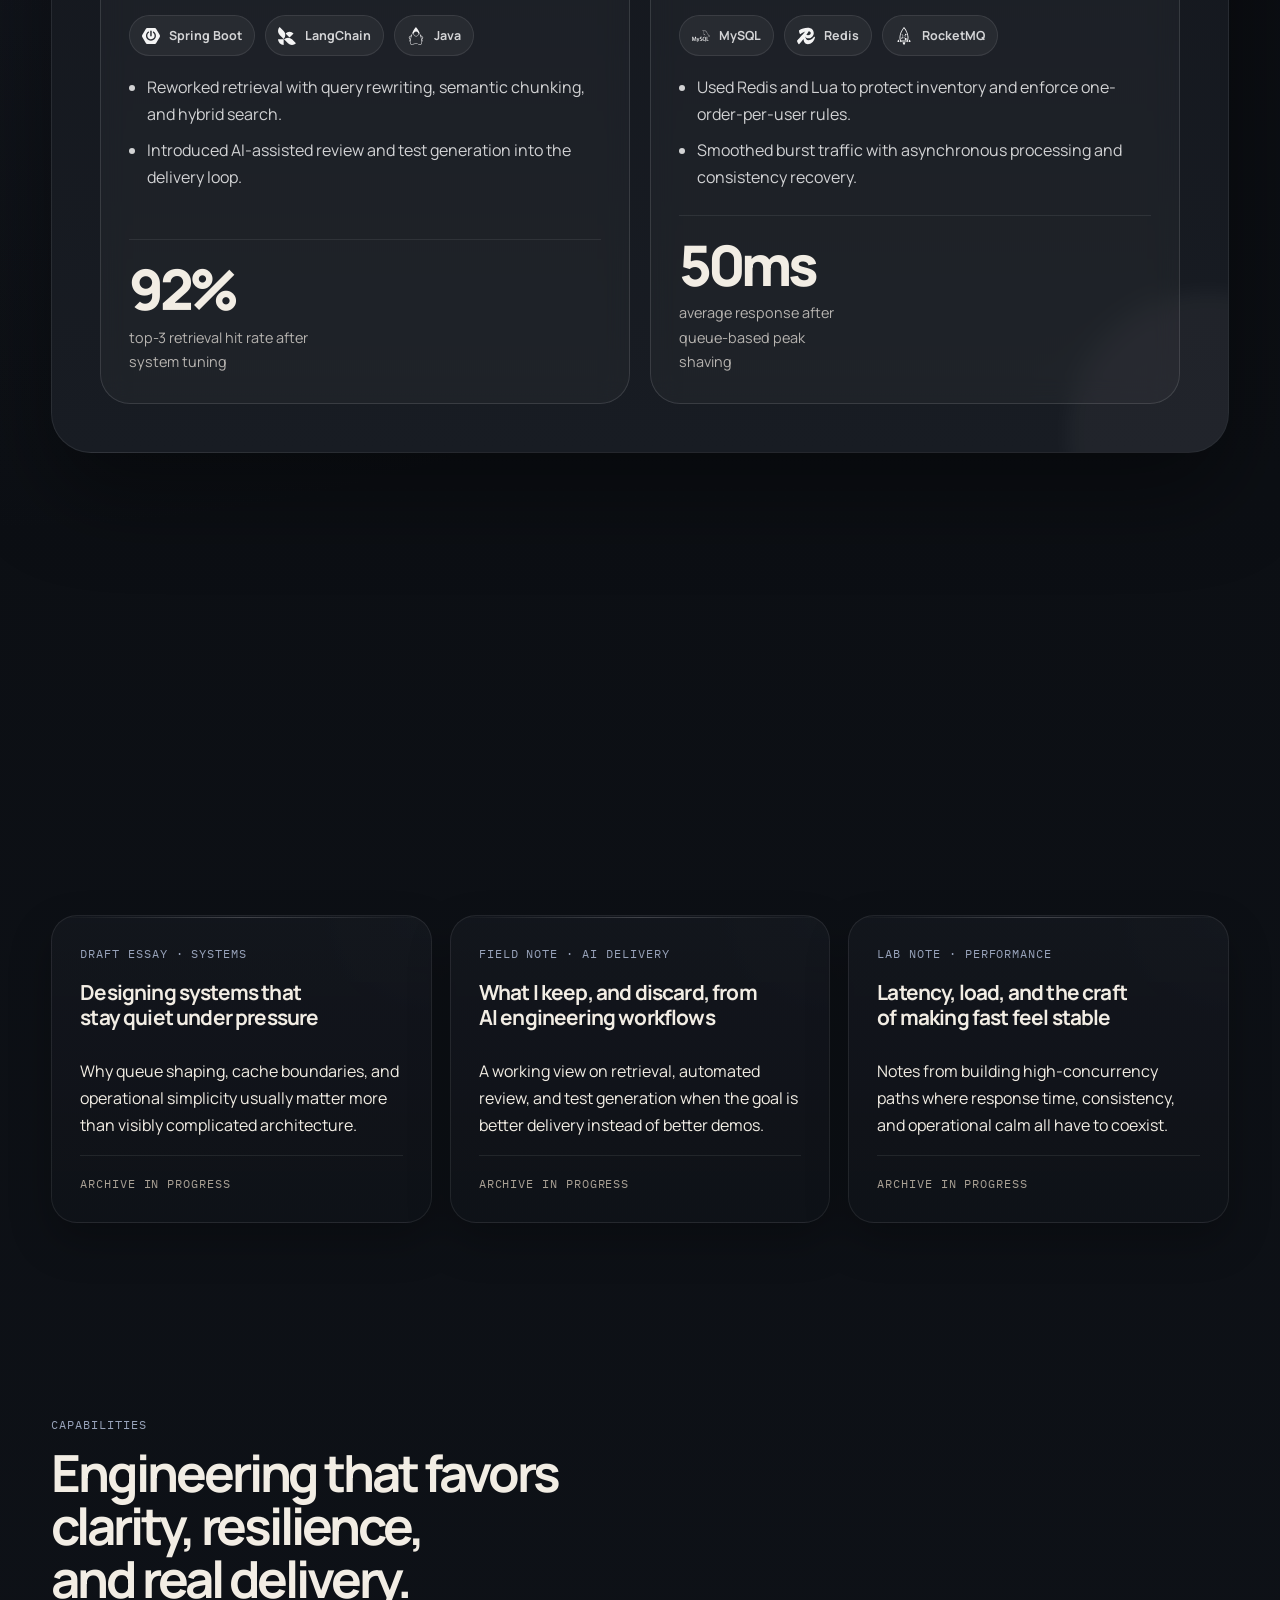
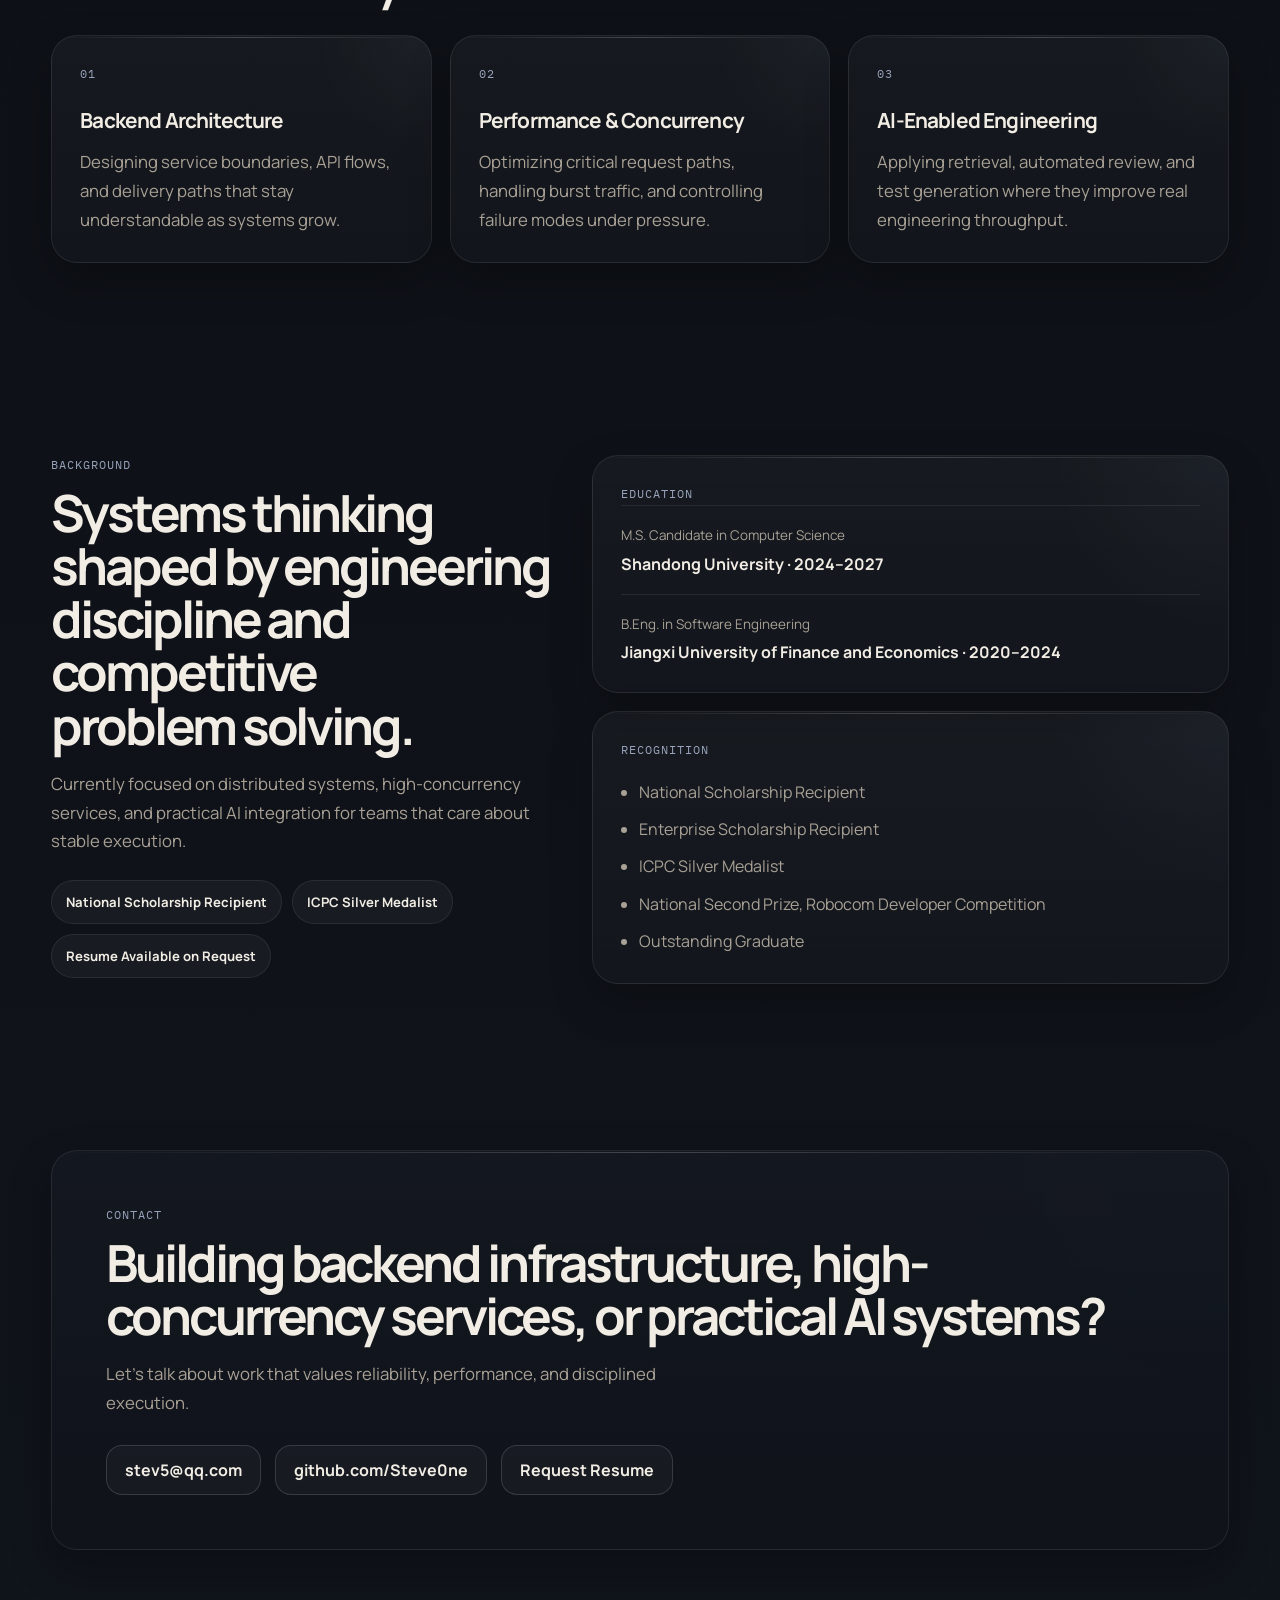
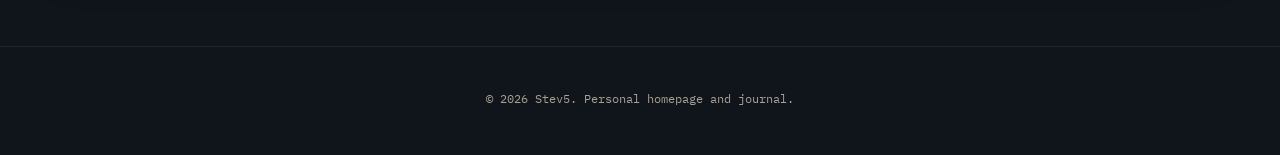
==== commit 8e2abf0d: "feat: publish redesigned personal homepage and journal" ====
--- a/index.html
+++ b/index.html
@@ -1,236 +1,425 @@
 <!DOCTYPE html>
-<html lang="zh-CN">
+<html lang="en">
 <head>
   <meta charset="UTF-8" />
   <meta name="viewport" content="width=device-width, initial-scale=1" />
-  <meta name="description" content="熊书豪的个人主页，聚焦 Java 后端、高并发系统与 AI 工程化实践。" />
-  <title>熊书豪 | Backend Engineer Console</title>
+  <meta name="author" content="Stev5" />
+  <meta name="theme-color" content="#07090d" />
+  <meta name="color-scheme" content="dark" />
+  <meta name="robots" content="index,follow" />
+  <meta
+    name="description"
+    content="Stev5 personal homepage and journal on backend systems, practical AI engineering, selected work, and notes from the process."
+  />
+  <link rel="canonical" href="https://steve0ne.github.io/" />
+  <link rel="icon" type="image/svg+xml" href="/assets/img/favicon.svg" />
+  <link rel="manifest" href="/assets/site.webmanifest" />
+  <meta property="og:type" content="website" />
+  <meta property="og:site_name" content="Stev5" />
+  <meta property="og:title" content="Stev5 | Personal Homepage &amp; Journal" />
+  <meta
+    property="og:description"
+    content="Stev5 personal homepage and journal on backend systems, practical AI engineering, selected work, and notes from the process."
+  />
+  <meta property="og:url" content="https://steve0ne.github.io/" />
+  <meta property="og:image" content="https://steve0ne.github.io/assets/img/og-cover.svg" />
+  <meta property="og:image:alt" content="Stev5 personal homepage and journal social cover." />
+  <meta name="twitter:card" content="summary_large_image" />
+  <meta name="twitter:title" content="Stev5 | Personal Homepage &amp; Journal" />
+  <meta
+    name="twitter:description"
+    content="Stev5 personal homepage and journal on backend systems, practical AI engineering, selected work, and notes from the process."
+  />
+  <meta name="twitter:image" content="https://steve0ne.github.io/assets/img/og-cover.svg" />
+  <title>Stev5 | Personal Homepage &amp; Journal</title>
   <link rel="preconnect" href="https://fonts.googleapis.com" />
   <link rel="preconnect" href="https://fonts.gstatic.com" crossorigin />
-  <link href="https://fonts.googleapis.com/css2?family=IBM+Plex+Mono:wght@400;500;700&family=Noto+Sans+SC:wght@400;500;700;900&family=Sora:wght@400;600;700;800&display=swap" rel="stylesheet" />
+  <link
+    href="https://fonts.googleapis.com/css2?family=IBM+Plex+Mono:wght@400;500;700&family=Manrope:wght@400;500;600;700;800&display=swap"
+    rel="stylesheet"
+  />
   <link rel="stylesheet" href="./assets/css/styles.css" />
 </head>
 <body>
-  <div class="bg-grid fx-heavy" aria-hidden="true"></div>
-  <div class="bg-noise fx-heavy" aria-hidden="true"></div>
-  <div class="bg-glow bg-glow-a fx-heavy" aria-hidden="true"></div>
-  <div class="bg-glow bg-glow-b fx-heavy" aria-hidden="true"></div>
-  <div class="bg-orbit orbit-a fx-heavy" aria-hidden="true"></div>
-  <div class="bg-orbit orbit-b fx-heavy" aria-hidden="true"></div>
-
-  <header class="topbar">
-    <a class="brand" href="#home">XIONG.SHUHAO</a>
-    <div class="topbar-right">
-      <nav class="nav" aria-label="主导航">
-        <a href="#about">ABOUT</a>
-        <a href="#skills">SKILLS</a>
-        <a href="#projects">PROJECTS</a>
-        <a href="#awards">AWARDS</a>
-        <a href="#contact">CONTACT</a>
+  <div class="page-aura aura-a" aria-hidden="true"></div>
+  <div class="page-aura aura-b" aria-hidden="true"></div>
+
+  <header class="site-header">
+    <div class="container nav-shell">
+      <a class="brand" href="#top">Stev5</a>
+      <nav class="site-nav" aria-label="Primary">
+        <a href="#work">Work</a>
+        <a href="./journal/">Journal</a>
+        <a href="#capabilities">Capabilities</a>
+        <a href="#background">Background</a>
+        <a href="#contact">Contact</a>
       </nav>
-      <button id="fx-toggle" class="fx-toggle" type="button" aria-pressed="false">FX: HIGH</button>
+      <a class="nav-cta" href="mailto:stev5@qq.com?subject=Resume%20Request">Request Resume</a>
     </div>
   </header>
 
-  <main>
-    <section id="home" class="hero section">
-      <div class="container hero-layout">
-        <article class="hero-console interactive-panel reveal-up" data-reveal="0">
-          <div class="window-head">
-            <span class="dot red"></span>
-            <span class="dot yellow"></span>
-            <span class="dot green"></span>
-            <span class="win-title">terminal://career/startup</span>
-          </div>
-          <div class="window-body" id="terminal-body">
-            <p><span class="prompt">steve@backend:~$</span> whoami</p>
-            <p class="strong">熊书豪 · 后端工程师（Java）</p>
-            <p><span class="prompt">steve@backend:~$</span> cat profile.txt</p>
-            <p>推免山东大学硕士，主攻高并发系统与 AI 工程化落地。</p>
-            <p class="signal-line"><span class="signal-pulse" aria-hidden="true"></span><span id="live-status">SYSTEM NOMINAL</span></p>
-            <p class="cmd-line"><span class="prompt">steve@backend:~$</span> <span id="rotating-command" class="fx-text-swap">./boot --focus=distributed-systems</span></p>
-          </div>
-
-          <div class="hero-metrics">
-            <article class="metric-block">
-              <p class="metric-label">Req Latency</p>
-              <p class="metric-value">~50ms</p>
+  <main id="top">
+    <section class="hero section">
+      <div class="container hero-grid">
+        <div class="hero-copy reveal-up" data-reveal="0">
+          <p class="eyebrow">Personal Homepage / Journal</p>
+          <h1 class="hero-title">Stev5</h1>
+          <p class="hero-lead">
+            Personal homepage, journal, and selected systems work on backend architecture,
+            practical AI engineering, and the quiet discipline of reliable delivery.
+          </p>
+          <div class="hero-actions">
+            <a class="btn btn-primary" href="#work">View Selected Work</a>
+            <a class="btn btn-secondary" href="./journal/">Read Journal Notes</a>
+          </div>
+
+          <div class="proof-grid" aria-label="Selected proof points">
+            <article class="proof-card">
+              <p class="proof-value">50ms</p>
+              <p class="proof-label">avg response on the core ordering path</p>
             </article>
-            <article class="metric-block">
-              <p class="metric-label">RAG Top-3 Hit</p>
-              <p class="metric-value">92%</p>
+            <article class="proof-card">
+              <p class="proof-value">92%</p>
+              <p class="proof-label">top-3 retrieval hit rate after retrieval tuning</p>
             </article>
-            <article class="metric-block">
-              <p class="metric-label">Test Coverage</p>
-              <p class="metric-value">85%+</p>
+            <article class="proof-card">
+              <p class="proof-value">85%+</p>
+              <p class="proof-label">coverage on core modules with AI-assisted testing</p>
             </article>
           </div>
-
-          <div class="hero-tags">
-            <span>Spring Boot</span>
-            <span>MySQL / Redis</span>
-            <span>RocketMQ</span>
-            <span>RAG / MCP</span>
-            <span>Vibe Coding</span>
-          </div>
-
-          <div class="cta-row">
-            <a class="btn btn-primary" href="#projects">查看项目战绩</a>
-            <a class="btn btn-ghost" href="mailto:stev5@qq.com">stev5@qq.com</a>
+        </div>
+
+        <aside class="hero-note reveal-up" data-reveal="120">
+          <p class="note-label">From The Journal</p>
+          <h2>Working notes on systems that hold up.</h2>
+          <p class="note-copy">
+            A running notebook on reliability, system behavior under pressure, and what remains
+            useful when the noise around tooling fades out.
+          </p>
+          <ul class="note-list">
+            <li>Latency, load, and the craft of stable response paths</li>
+            <li>Practical AI engineering beyond demo-driven workflows</li>
+            <li>Architecture notes from systems that have to keep operating</li>
+          </ul>
+        </aside>
+      </div>
+
+      <div class="container reveal-up" data-reveal="180">
+        <div class="logo-band" aria-label="Core technologies">
+          <div class="logo-marquee">
+            <div class="logo-track">
+              <div class="logo-pill">
+                <img src="./assets/img/logos/openjdk.svg" alt="Java logo" />
+                <span>Java</span>
+              </div>
+              <div class="logo-pill">
+                <img src="./assets/img/logos/springboot.svg" alt="Spring Boot logo" />
+                <span>Spring Boot</span>
+              </div>
+              <div class="logo-pill">
+                <img src="./assets/img/logos/mysql.svg" alt="MySQL logo" />
+                <span>MySQL</span>
+              </div>
+              <div class="logo-pill">
+                <img src="./assets/img/logos/redis.svg" alt="Redis logo" />
+                <span>Redis</span>
+              </div>
+              <div class="logo-pill">
+                <img src="./assets/img/logos/apacherocketmq.svg" alt="Apache RocketMQ logo" />
+                <span>RocketMQ</span>
+              </div>
+              <div class="logo-pill">
+                <img src="./assets/img/logos/langchain.svg" alt="LangChain logo" />
+                <span>LangChain</span>
+              </div>
+              <div class="logo-pill">
+                <img src="./assets/img/logos/docker.svg" alt="Docker logo" />
+                <span>Docker</span>
+              </div>
+              <div class="logo-pill">
+                <img src="./assets/img/logos/github.svg" alt="GitHub logo" />
+                <span>GitHub</span>
+              </div>
+            </div>
+
+            <div class="logo-track" aria-hidden="true">
+              <div class="logo-pill">
+                <img src="./assets/img/logos/openjdk.svg" alt="" />
+                <span>Java</span>
+              </div>
+              <div class="logo-pill">
+                <img src="./assets/img/logos/springboot.svg" alt="" />
+                <span>Spring Boot</span>
+              </div>
+              <div class="logo-pill">
+                <img src="./assets/img/logos/mysql.svg" alt="" />
+                <span>MySQL</span>
+              </div>
+              <div class="logo-pill">
+                <img src="./assets/img/logos/redis.svg" alt="" />
+                <span>Redis</span>
+              </div>
+              <div class="logo-pill">
+                <img src="./assets/img/logos/apacherocketmq.svg" alt="" />
+                <span>RocketMQ</span>
+              </div>
+              <div class="logo-pill">
+                <img src="./assets/img/logos/langchain.svg" alt="" />
+                <span>LangChain</span>
+              </div>
+              <div class="logo-pill">
+                <img src="./assets/img/logos/docker.svg" alt="" />
+                <span>Docker</span>
+              </div>
+              <div class="logo-pill">
+                <img src="./assets/img/logos/github.svg" alt="" />
+                <span>GitHub</span>
+              </div>
+            </div>
+          </div>
+        </div>
+      </div>
+    </section>
+
+    <section id="work" class="section section-emphasis">
+      <div class="container work-shell">
+        <div class="section-heading reveal-up" data-reveal="0">
+          <p class="section-label">Selected Work</p>
+          <h2>Two systems that improved reliability, throughput, and engineering speed.</h2>
+          <p class="section-intro">
+            A focused selection of work that best represents how I approach architecture,
+            performance, and delivery in production environments.
+          </p>
+        </div>
+
+        <div class="case-grid">
+          <article class="case-card reveal-up" data-reveal="0">
+            <div class="case-content">
+              <p class="case-kicker">Knowledge Infrastructure</p>
+              <h3>AI team knowledge platform built for production use</h3>
+              <p class="case-summary">
+                Designed and delivered a Spring Boot based knowledge system that turned fragmented
+                internal material into an AI-assisted workflow teams could actually rely on.
+              </p>
+
+              <div class="case-logos" aria-label="Technologies used in the knowledge platform">
+                <span class="case-logo">
+                  <img src="./assets/img/logos/springboot.svg" alt="Spring Boot logo" />
+                  <span>Spring Boot</span>
+                </span>
+                <span class="case-logo">
+                  <img src="./assets/img/logos/langchain.svg" alt="LangChain logo" />
+                  <span>LangChain</span>
+                </span>
+                <span class="case-logo">
+                  <img src="./assets/img/logos/openjdk.svg" alt="Java logo" />
+                  <span>Java</span>
+                </span>
+              </div>
+
+              <ul class="case-list">
+                <li>Reworked retrieval with query rewriting, semantic chunking, and hybrid search.</li>
+                <li>Introduced AI-assisted review and test generation into the delivery loop.</li>
+              </ul>
+            </div>
+
+            <div class="case-result">
+              <p class="result-value">92%</p>
+              <p class="result-label">top-3 retrieval hit rate after system tuning</p>
+            </div>
+          </article>
+
+          <article class="case-card reveal-up" data-reveal="120">
+            <div class="case-content">
+              <p class="case-kicker">High-Concurrency Commerce</p>
+              <h3>Flash-sale ordering flow engineered for stable peak traffic</h3>
+              <p class="case-summary">
+                Built an order pipeline that used traffic shaping, consistency controls, and
+                multi-level caching to keep the user path responsive under burst load.
+              </p>
+
+              <div class="case-logos" aria-label="Technologies used in the commerce system">
+                <span class="case-logo">
+                  <img src="./assets/img/logos/mysql.svg" alt="MySQL logo" />
+                  <span>MySQL</span>
+                </span>
+                <span class="case-logo">
+                  <img src="./assets/img/logos/redis.svg" alt="Redis logo" />
+                  <span>Redis</span>
+                </span>
+                <span class="case-logo">
+                  <img src="./assets/img/logos/apacherocketmq.svg" alt="Apache RocketMQ logo" />
+                  <span>RocketMQ</span>
+                </span>
+              </div>
+
+              <ul class="case-list">
+                <li>Used Redis and Lua to protect inventory and enforce one-order-per-user rules.</li>
+                <li>Smoothed burst traffic with asynchronous processing and consistency recovery.</li>
+              </ul>
+            </div>
+
+            <div class="case-result">
+              <p class="result-value">50ms</p>
+              <p class="result-label">average response after queue-based peak shaving</p>
+            </div>
+          </article>
+        </div>
+      </div>
+    </section>
+
+    <section id="journal" class="section">
+      <div class="container">
+        <div class="section-head-row reveal-up" data-reveal="0">
+          <div class="section-heading narrow">
+            <p class="section-label">Journal</p>
+            <h2>A developing archive of field notes and system essays.</h2>
+            <p class="section-intro">
+              Ongoing writing and field notes on backend architecture, practical AI integration, and
+              the discipline required to keep production systems calm.
+            </p>
+          </div>
+          <a class="section-link" href="./journal/">Open Journal</a>
+        </div>
+
+        <div class="journal-grid">
+          <a class="journal-card reveal-up" data-reveal="0" href="./journal/posts/quiet-systems-under-pressure.html">
+            <p class="journal-meta">Draft Essay · Systems</p>
+            <h3>Designing systems that stay quiet under pressure</h3>
+            <p>
+              Why queue shaping, cache boundaries, and operational simplicity usually matter more
+              than visibly complicated architecture.
+            </p>
+            <p class="journal-foot">Archive in progress</p>
+          </a>
+
+          <a class="journal-card reveal-up" data-reveal="100" href="./journal/posts/ai-workflows-worth-keeping.html">
+            <p class="journal-meta">Field Note · AI Delivery</p>
+            <h3>What I keep, and discard, from AI engineering workflows</h3>
+            <p>
+              A working view on retrieval, automated review, and test generation when the goal is
+              better delivery instead of better demos.
+            </p>
+            <p class="journal-foot">Archive in progress</p>
+          </a>
+
+          <a class="journal-card reveal-up" data-reveal="200" href="./journal/posts/latency-load-stability.html">
+            <p class="journal-meta">Lab Note · Performance</p>
+            <h3>Latency, load, and the craft of making fast feel stable</h3>
+            <p>
+              Notes from building high-concurrency paths where response time, consistency, and
+              operational calm all have to coexist.
+            </p>
+            <p class="journal-foot">Archive in progress</p>
+          </a>
+        </div>
+      </div>
+    </section>
+
+    <section id="capabilities" class="section">
+      <div class="container">
+        <div class="section-heading narrow reveal-up" data-reveal="0">
+          <p class="section-label">Capabilities</p>
+          <h2>Engineering that favors clarity, resilience, and real delivery.</h2>
+        </div>
+
+        <div class="capability-grid">
+          <article class="capability-card reveal-up" data-reveal="0">
+            <p class="card-index">01</p>
+            <h3>Backend Architecture</h3>
+            <p class="capability-copy">
+              Designing service boundaries, API flows, and delivery paths that stay understandable
+              as systems grow.
+            </p>
+          </article>
+
+          <article class="capability-card reveal-up" data-reveal="100">
+            <p class="card-index">02</p>
+            <h3>Performance &amp; Concurrency</h3>
+            <p class="capability-copy">
+              Optimizing critical request paths, handling burst traffic, and controlling failure
+              modes under pressure.
+            </p>
+          </article>
+
+          <article class="capability-card reveal-up" data-reveal="200">
+            <p class="card-index">03</p>
+            <h3>AI-Enabled Engineering</h3>
+            <p class="capability-copy">
+              Applying retrieval, automated review, and test generation where they improve real
+              engineering throughput.
+            </p>
+          </article>
+        </div>
+      </div>
+    </section>
+
+    <section id="background" class="section">
+      <div class="container background-layout">
+        <div class="background-intro reveal-up" data-reveal="0">
+          <p class="section-label">Background</p>
+          <h2>Systems thinking shaped by engineering discipline and competitive problem solving.</h2>
+          <p class="background-copy">
+            Currently focused on distributed systems, high-concurrency services, and practical AI
+            integration for teams that care about stable execution.
+          </p>
+
+          <div class="trust-list">
+            <span>National Scholarship Recipient</span>
+            <span>ICPC Silver Medalist</span>
+            <span>Resume Available on Request</span>
+          </div>
+        </div>
+
+        <div class="credential-grid">
+          <article class="credential-card reveal-up" data-reveal="80">
+            <p class="credential-label">Education</p>
+            <div class="credential-item">
+              <span>M.S. Candidate in Computer Science</span>
+              <strong>Shandong University · 2024–2027</strong>
+            </div>
+            <div class="credential-item">
+              <span>B.Eng. in Software Engineering</span>
+              <strong>Jiangxi University of Finance and Economics · 2020–2024</strong>
+            </div>
+          </article>
+
+          <article class="credential-card reveal-up" data-reveal="160">
+            <p class="credential-label">Recognition</p>
+            <ul class="credential-list">
+              <li>National Scholarship Recipient</li>
+              <li>Enterprise Scholarship Recipient</li>
+              <li>ICPC Silver Medalist</li>
+              <li>National Second Prize, Robocom Developer Competition</li>
+              <li>Outstanding Graduate</li>
+            </ul>
+          </article>
+        </div>
+      </div>
+    </section>
+
+    <section id="contact" class="section contact-section">
+      <div class="container">
+        <article class="contact-panel reveal-up" data-reveal="0">
+          <p class="section-label">Contact</p>
+          <h2>Building backend infrastructure, high-concurrency services, or practical AI systems?</h2>
+          <p class="contact-copy">
+            Let&apos;s talk about work that values reliability, performance, and disciplined
+            execution.
+          </p>
+
+          <div class="contact-links">
+            <a href="mailto:stev5@qq.com">stev5@qq.com</a>
+            <a href="https://github.com/Steve0ne" target="_blank" rel="noreferrer">github.com/Steve0ne</a>
+            <a href="mailto:stev5@qq.com?subject=Resume%20Request">Request Resume</a>
           </div>
         </article>
-
-        <aside class="hero-panel interactive-panel reveal-up" data-reveal="120">
-          <img class="avatar" src="./assets/img/profile.jpg" alt="熊书豪头像" />
-          <h1>熊书豪</h1>
-          <p class="headline">Backend Engineer / Java</p>
-          <p class="availability">Open to backend and AI engineering collaboration.</p>
-          <ul class="quick-stats">
-            <li><span>硕士在读</span><strong>山东大学 (2024-2027)</strong></li>
-            <li><span>核心方向</span><strong>分布式系统 / AI 工程化</strong></li>
-            <li><span>公开联系</span><strong>邮箱 / GitHub</strong></li>
-          </ul>
-          <a class="github-link" href="https://github.com/Steve0ne" target="_blank" rel="noreferrer">github.com/Steve0ne</a>
-        </aside>
-      </div>
-    </section>
-
-    <section id="about" class="section">
-      <div class="container">
-        <div class="title-row reveal-up" data-reveal="0">
-          <p class="eyebrow">00 / ABOUT</p>
-          <h2>工程化思维 + 研究深度</h2>
-        </div>
-        <div class="panel-grid">
-          <article class="panel interactive-panel reveal-up" data-reveal="0">
-            <h3>教育轨迹</h3>
-            <ol class="timeline">
-              <li>
-                <p class="time">2024.09 - 2027.06</p>
-                <p class="item-title">山东大学 · 计算机科学与技术（推免硕士）</p>
-              </li>
-              <li>
-                <p class="time">2020.09 - 2024.06</p>
-                <p class="item-title">江西财经大学 · 软件工程（学士）</p>
-              </li>
-            </ol>
-          </article>
-          <article class="panel interactive-panel reveal-up" data-reveal="120">
-            <h3>方向聚焦</h3>
-            <p class="desc">
-              长期关注区块链与分布式系统安全，擅长将传统后端架构与 AI 工作流结合，
-              在真实业务中验证性能、稳定性与研发效率提升。
-            </p>
-            <div class="pill-row">
-              <span>Distributed Systems</span>
-              <span>Blockchain</span>
-              <span>Prompt Engineering</span>
-              <span>System Optimization</span>
-            </div>
-          </article>
-        </div>
-      </div>
-    </section>
-
-    <section id="skills" class="section">
-      <div class="container">
-        <div class="title-row reveal-up" data-reveal="0">
-          <p class="eyebrow">01 / SKILLS</p>
-          <h2>技术栈矩阵</h2>
-        </div>
-        <div class="skill-grid">
-          <article class="skill-card interactive-panel reveal-up" data-reveal="0">
-            <h3>Backend Core</h3>
-            <ul>
-              <li>Java 核心 / 集合 / 反射 / 动态代理 / SPI</li>
-              <li>JUC 并发 / CAS / AQS / ThreadPool / ThreadLocal</li>
-              <li>JVM 内存模型 / 类加载 / G1 GC</li>
-            </ul>
-          </article>
-          <article class="skill-card interactive-panel reveal-up" data-reveal="100">
-            <h3>Data &amp; Middleware</h3>
-            <ul>
-              <li>MySQL 事务 / 索引 / 锁 / MVCC / 日志体系</li>
-              <li>Redis 持久化 / IO 模型 / 哨兵 / 高性能原理</li>
-              <li>RocketMQ 消息模型 / 刷盘机制 / 死信队列</li>
-            </ul>
-          </article>
-          <article class="skill-card interactive-panel reveal-up" data-reveal="200">
-            <h3>AI Engineering</h3>
-            <ul>
-              <li>Spring AI / RAG / MCP / 向量数据库</li>
-              <li>Langchain4j + Embedding + Pinecone 检索链路</li>
-              <li>AI CodeReview / AI 单测生成 / Vibe Coding 流程</li>
-            </ul>
-          </article>
-        </div>
-      </div>
-    </section>
-
-    <section id="projects" class="section">
-      <div class="container">
-        <div class="title-row reveal-up" data-reveal="0">
-          <p class="eyebrow">02 / PROJECTS</p>
-          <h2>项目战绩</h2>
-        </div>
-        <div class="project-grid">
-          <article class="project-card interactive-panel reveal-up" data-reveal="0">
-            <header>
-              <h3>蓝谷 AI 中心团队知识库</h3>
-              <p>Spring Boot / Langchain4j / Pinecone / Qwen-plus</p>
-            </header>
-            <ul>
-              <li>主导从 0 到 1 构建团队 RAG 知识库和 AI 协作流程。</li>
-              <li>通过查询重写 + 语义分块 + 混合检索，使 Top-3 命中率从 <strong>60% 提升至 92%</strong>。</li>
-              <li>引入 AI 单测与 AI CodeReview，核心模块单测覆盖率稳定在 <strong>85%+</strong>。</li>
-            </ul>
-          </article>
-          <article class="project-card interactive-panel reveal-up" data-reveal="120">
-            <header>
-              <h3>SDUER 秒杀二手商城</h3>
-              <p>Spring Boot / MySQL / Redis / RocketMQ / Caffeine</p>
-            </header>
-            <ul>
-              <li>基于 Redis + Lua 实现秒杀防超卖与一人一单。</li>
-              <li>使用 MQ 异步削峰与一致性补偿，将下单接口平均响应从 <strong>800ms 降至 50ms 内</strong>。</li>
-              <li>通过多级缓存与限流机制支撑高并发场景，保障核心服务稳定。</li>
-            </ul>
-          </article>
-        </div>
-      </div>
-    </section>
-
-    <section id="awards" class="section">
-      <div class="container">
-        <div class="title-row reveal-up" data-reveal="0">
-          <p class="eyebrow">03 / AWARDS</p>
-          <h2>荣誉与竞赛</h2>
-        </div>
-        <ul class="award-list interactive-panel reveal-up" data-reveal="80">
-          <li>国家奖学金</li>
-          <li>企业奖学金</li>
-          <li>优秀学生 / 优秀毕业生</li>
-          <li>ICPC 银牌</li>
-          <li>Robocom 机器人开发者大赛全国二等奖</li>
-        </ul>
-      </div>
-    </section>
-
-    <section id="contact" class="section contact">
-      <div class="container contact-box interactive-panel reveal-up" data-reveal="0">
-        <p class="eyebrow">04 / CONTACT</p>
-        <h2>欢迎交流技术与合作机会</h2>
-        <p>如果你正在寻找能快速进入业务并解决复杂后端问题的工程师，欢迎直接联系我。</p>
-        <div class="contact-links">
-          <a href="mailto:stev5@qq.com">邮箱：stev5@qq.com</a>
-          <a href="https://github.com/Steve0ne" target="_blank" rel="noreferrer">GitHub：Steve0ne</a>
-        </div>
       </div>
     </section>
   </main>
 
   <footer class="footer">
-    <p>© <span id="year"></span> 熊书豪 · Built for geek-level clarity.</p>
+    <p>© <span id="year"></span> Stev5. Personal homepage and journal.</p>
   </footer>
 
   <script src="./assets/js/script.js"></script>
--- a/assets/css/styles.css
+++ b/assets/css/styles.css
@@ -1,24 +1,27 @@
 :root {
-  --bg: #04070c;
-  --bg-soft: #0e1522;
-  --bg-elevated: #121d30;
-  --panel: rgba(10, 18, 34, 0.86);
-  --panel-border: rgba(99, 190, 255, 0.3);
-  --panel-border-strong: rgba(135, 222, 255, 0.52);
-  --text: #f4fbff;
-  --muted: #a3b8c9;
-  --cyan: #38e5ff;
-  --lime: #83f68a;
-  --orange: #ffb25e;
-  --danger: #ff6f70;
-  --accent-rose: #ff6dcf;
-  --shadow-soft: 0 20px 48px rgba(1, 7, 17, 0.45);
-  --shadow-hard: 0 30px 80px rgba(1, 7, 17, 0.62);
-  --radius-lg: 20px;
-  --radius-md: 14px;
-  --focus-ring: 0 0 0 3px rgba(56, 229, 255, 0.35);
-  --fx-speed: 1;
-  --scroll-ratio: 0;
+  --bg: #090b10;
+  --bg-alt: #11141b;
+  --surface: rgba(17, 20, 27, 0.7);
+  --surface-strong: rgba(20, 24, 32, 0.9);
+  --surface-dark: #0e1117;
+  --surface-dark-soft: #161a22;
+  --text: #f2ede4;
+  --text-on-dark: #f2ede4;
+  --muted: #a9a195;
+  --muted-on-dark: rgba(242, 237, 228, 0.72);
+  --line: rgba(255, 255, 255, 0.08);
+  --line-strong: rgba(255, 255, 255, 0.14);
+  --line-on-dark: rgba(255, 255, 255, 0.12);
+  --accent: #98a3ba;
+  --accent-soft: rgba(127, 136, 151, 0.14);
+  --shadow-soft: 0 18px 42px rgba(0, 0, 0, 0.26);
+  --shadow-strong: 0 42px 90px rgba(0, 0, 0, 0.38);
+  --radius-xl: 34px;
+  --radius-lg: 26px;
+  --radius-md: 18px;
+  --focus-ring: 0 0 0 4px rgba(152, 163, 186, 0.18);
+  --surface-highlight: linear-gradient(180deg, rgba(255, 255, 255, 0.07), rgba(255, 255, 255, 0));
+  --scroll-depth: 0;
 }
 
 * {
@@ -36,177 +39,73 @@
 }
 
 body {
+  min-height: 100vh;
+  overflow-x: hidden;
   color: var(--text);
   background:
-    radial-gradient(circle at 10% 8%, rgba(56, 229, 255, 0.2), transparent 40%),
-    radial-gradient(circle at 88% 16%, rgba(131, 246, 138, 0.16), transparent 33%),
-    radial-gradient(circle at 48% 82%, rgba(255, 109, 207, 0.11), transparent 36%),
-    linear-gradient(180deg, #050913 0%, #07111f 48%, #081828 100%);
-  font-family: "Sora", "Noto Sans SC", sans-serif;
-  min-height: 100vh;
+    radial-gradient(circle at 0% 12%, rgba(80, 95, 126, 0.22), transparent 34%),
+    radial-gradient(circle at 84% 0%, rgba(112, 98, 82, 0.2), transparent 28%),
+    linear-gradient(180deg, #08090d 0%, #0c0f14 42%, #10141b 100%);
+  font-family: "Manrope", sans-serif;
   line-height: 1.7;
-  overflow-x: hidden;
-}
-
-.bg-grid,
-.bg-noise,
-.bg-glow,
-.bg-orbit {
+}
+
+body::before {
+  content: "";
+  position: fixed;
+  inset: 0;
+  pointer-events: none;
+  z-index: -2;
+  background:
+    linear-gradient(180deg, rgba(255, 255, 255, 0.02), transparent 16%),
+    radial-gradient(circle at 50% 0%, rgba(255, 255, 255, 0.03), transparent 40%);
+}
+
+img {
+  max-width: 100%;
+  display: block;
+}
+
+a {
+  color: inherit;
+}
+
+.page-aura {
   position: fixed;
   pointer-events: none;
-  z-index: -3;
-}
-
-.bg-grid {
-  inset: 0;
-  background-image:
-    linear-gradient(rgba(73, 121, 184, 0.11) 1px, transparent 1px),
-    linear-gradient(90deg, rgba(73, 121, 184, 0.11) 1px, transparent 1px);
-  background-size: 34px 34px;
-  mask-image: radial-gradient(circle at center, black 25%, transparent 90%);
-  opacity: 0.28;
-}
-
-.bg-noise {
-  inset: 0;
-  z-index: -4;
-  opacity: 0.12;
-  background-image:
-    radial-gradient(circle at 1px 1px, rgba(255, 255, 255, 0.25) 1px, transparent 0),
-    radial-gradient(circle at 2px 2px, rgba(255, 255, 255, 0.12) 1px, transparent 0);
-  background-size: 3px 3px, 5px 5px;
-  mix-blend-mode: soft-light;
-}
-
-.bg-glow {
+  z-index: -1;
   border-radius: 999px;
-  filter: blur(88px);
-  opacity: 0.35;
-  z-index: -2;
-}
-
-.bg-glow-a {
-  width: min(42vw, 500px);
-  aspect-ratio: 1;
-  left: -140px;
-  top: calc(14vh + (var(--scroll-ratio) * 60px));
-  background: rgba(56, 229, 255, 0.48);
-}
-
-.bg-glow-b {
-  width: min(44vw, 520px);
-  aspect-ratio: 1;
-  right: -160px;
-  top: calc(52vh - (var(--scroll-ratio) * 80px));
-  background: rgba(255, 109, 207, 0.34);
-}
-
-.bg-orbit {
-  border: 1px solid rgba(121, 196, 255, 0.28);
-  border-radius: 999px;
-  z-index: -1;
-  opacity: 0.35;
-}
-
-.orbit-a {
-  width: 380px;
-  height: 380px;
-  right: -120px;
-  top: 22vh;
-  animation: orbit-spin calc(38s * var(--fx-speed)) linear infinite;
-}
-
-.orbit-b {
-  width: 240px;
-  height: 240px;
-  left: -80px;
-  top: 62vh;
-  animation: orbit-spin calc(28s * var(--fx-speed)) linear infinite reverse;
-}
-
-@keyframes orbit-spin {
-  to {
-    transform: rotate(360deg);
-  }
-}
-
-.topbar {
-  width: min(1180px, 92vw);
-  margin: 20px auto 0;
-  border: 1px solid var(--panel-border);
-  background: rgba(9, 15, 28, 0.74);
-  backdrop-filter: blur(12px);
-  border-radius: 999px;
-  padding: 12px 20px;
-  display: flex;
-  justify-content: space-between;
-  align-items: center;
-  gap: 14px;
-  position: sticky;
-  top: 12px;
-  z-index: 30;
-}
-
-.brand {
-  text-decoration: none;
-  color: #dcf7ff;
-  letter-spacing: 0.08em;
-  font-size: 0.84rem;
-  font-family: "IBM Plex Mono", monospace;
-  font-weight: 700;
-  white-space: nowrap;
-}
-
-.topbar-right {
-  display: flex;
-  align-items: center;
-  gap: 12px;
-}
-
-.nav {
-  display: flex;
-  gap: 10px;
-  flex-wrap: wrap;
-  justify-content: flex-end;
-}
-
-.nav a {
-  color: #cfdeee;
-  text-decoration: none;
-  font-family: "IBM Plex Mono", monospace;
-  font-size: 0.76rem;
-  letter-spacing: 0.04em;
-  padding: 5px 10px;
-  border-radius: 999px;
-  border: 1px solid transparent;
-  transition: color 0.2s ease, border-color 0.2s ease, background-color 0.2s ease;
-}
-
-.nav a:hover,
-.nav a:focus-visible,
-.nav a.is-active {
-  color: var(--cyan);
-  border-color: rgba(56, 229, 255, 0.45);
-  background: rgba(56, 229, 255, 0.08);
-}
-
-.fx-toggle {
-  border: 1px solid rgba(255, 109, 207, 0.4);
-  background: rgba(255, 109, 207, 0.1);
-  color: #ffd7f2;
-  border-radius: 999px;
-  padding: 6px 10px;
-  font-family: "IBM Plex Mono", monospace;
-  font-size: 0.72rem;
-  letter-spacing: 0.04em;
-  cursor: pointer;
-  transition: transform 0.2s ease, box-shadow 0.2s ease;
-}
-
-.fx-toggle:hover,
-.fx-toggle:focus-visible {
-  transform: translateY(-1px);
-  box-shadow: 0 10px 24px rgba(255, 109, 207, 0.25);
+  filter: blur(96px);
+  opacity: 0.65;
+  animation: aura-drift 18s ease-in-out infinite alternate;
+  transform: translate3d(0, calc(var(--scroll-depth) * -24px), 0);
+}
+
+.aura-a {
+  width: min(42vw, 460px);
+  height: min(42vw, 460px);
+  left: -120px;
+  top: -120px;
+  background: rgba(77, 88, 112, 0.42);
+}
+
+.aura-b {
+  width: min(38vw, 420px);
+  height: min(38vw, 420px);
+  right: -80px;
+  top: 42vh;
+  background: rgba(94, 82, 70, 0.42);
+  animation-duration: 24s;
+}
+
+@keyframes aura-drift {
+  0% {
+    transform: translate3d(0, calc(var(--scroll-depth) * -24px), 0) scale(1);
+  }
+
+  100% {
+    transform: translate3d(0, calc((var(--scroll-depth) * -24px) - 20px), 0) scale(1.06);
+  }
 }
 
 .container {
@@ -215,500 +114,1023 @@
 }
 
 .section {
-  padding: 84px 0;
+  padding: 96px 0;
+}
+
+.eyebrow,
+.section-label,
+.note-label,
+.credential-label,
+.card-index {
+  margin: 0;
+  font-family: "IBM Plex Mono", monospace;
+  font-size: 0.76rem;
+  letter-spacing: 0.08em;
+  text-transform: uppercase;
+}
+
+.eyebrow,
+.section-label,
+.note-label,
+.credential-label {
+  color: var(--accent);
+}
+
+.site-header {
+  position: sticky;
+  top: 18px;
+  z-index: 20;
+  padding-top: 18px;
+}
+
+.nav-shell {
+  position: relative;
+  display: flex;
+  align-items: center;
+  justify-content: space-between;
+  gap: 18px;
+  padding: 14px 18px;
+  border: 1px solid var(--line);
+  border-radius: 999px;
+  background: rgba(12, 15, 20, 0.78);
+  backdrop-filter: blur(20px);
+  box-shadow: 0 18px 38px rgba(0, 0, 0, 0.24);
+}
+
+.nav-shell::before {
+  content: "";
+  position: absolute;
+  inset: 1px 1px auto;
+  height: 1px;
+  border-radius: inherit;
+  background: linear-gradient(90deg, transparent, rgba(255, 255, 255, 0.22), transparent);
+  pointer-events: none;
+}
+
+.brand {
+  font-size: 1.02rem;
+  font-weight: 800;
+  text-decoration: none;
+  letter-spacing: -0.06em;
+  white-space: nowrap;
+}
+
+.site-nav {
+  display: flex;
+  align-items: center;
+  justify-content: center;
+  gap: 8px;
+  flex: 1;
+  flex-wrap: wrap;
+}
+
+.site-nav a {
+  padding: 8px 12px;
+  border-radius: 999px;
+  color: var(--muted);
+  text-decoration: none;
+  font-size: 0.92rem;
+  transition: color 0.2s ease, background-color 0.2s ease;
+}
+
+.site-nav a:hover,
+.site-nav a:focus-visible,
+.site-nav a.is-active {
+  color: var(--text);
+  background: rgba(255, 255, 255, 0.06);
+}
+
+.nav-cta,
+.btn {
+  display: inline-flex;
+  align-items: center;
+  justify-content: center;
+  border-radius: 999px;
+  text-decoration: none;
+  white-space: nowrap;
+  transition: transform 0.22s ease, box-shadow 0.22s ease, background-color 0.22s ease, border-color 0.22s ease;
+}
+
+.nav-cta {
+  padding: 11px 16px;
+  border: 1px solid var(--line);
+  background: rgba(255, 255, 255, 0.05);
+  font-size: 0.9rem;
+  font-weight: 700;
+  box-shadow: 0 10px 22px rgba(0, 0, 0, 0.16);
+}
+
+.nav-cta:hover,
+.nav-cta:focus-visible,
+.btn:hover,
+.btn:focus-visible,
+.contact-links a:hover,
+.contact-links a:focus-visible,
+.case-logo:hover,
+.case-logo:focus-within {
+  transform: translateY(-2px);
 }
 
 .hero {
   padding-top: 56px;
 }
 
-.hero-layout {
+.hero-copy {
+  max-width: 760px;
+}
+
+.hero-grid {
   display: grid;
-  grid-template-columns: minmax(0, 1.2fr) minmax(0, 0.8fr);
-  gap: 24px;
-  align-items: stretch;
-}
-
-.interactive-panel,
-.hero-console,
-.hero-panel,
-.panel,
-.skill-card,
-.project-card,
-.contact-box,
-.award-list {
-  border-radius: var(--radius-lg);
-  border: 1px solid var(--panel-border);
-  background:
-    linear-gradient(160deg, rgba(12, 22, 40, 0.95), rgba(10, 18, 32, 0.9)),
-    radial-gradient(circle at 16% 8%, rgba(56, 229, 255, 0.11), transparent 55%);
-  box-shadow: var(--shadow-soft);
-  transition: transform 0.25s ease, border-color 0.25s ease, box-shadow 0.25s ease;
-}
-
-.interactive-panel:hover,
-.interactive-panel:focus-within {
-  border-color: var(--panel-border-strong);
-  box-shadow: var(--shadow-hard);
-  transform: translateY(-2px);
-}
-
-.hero-console {
+  grid-template-columns: minmax(0, 1.35fr) minmax(300px, 0.78fr);
+  gap: 28px;
+  align-items: end;
+}
+
+.hero-copy h1 {
+  margin: 14px 0 22px;
+  max-width: 10ch;
+  font-size: clamp(3.35rem, 8vw, 6.4rem);
+  line-height: 0.94;
+  letter-spacing: -0.09em;
+  text-wrap: balance;
+}
+
+.hero-title {
+  background: linear-gradient(180deg, rgba(255, 252, 247, 0.98) 0%, rgba(233, 226, 214, 0.92) 48%, rgba(173, 182, 199, 0.82) 100%);
+  background-size: 100% 160%;
+  -webkit-background-clip: text;
+  background-clip: text;
+  color: transparent;
+  animation: title-sheen 12s ease-in-out infinite;
+}
+
+@keyframes title-sheen {
+  0%,
+  100% {
+    background-position: 50% 0%;
+  }
+
+  50% {
+    background-position: 50% 100%;
+  }
+}
+
+.hero-lead,
+.section-intro,
+.case-summary,
+.capability-copy,
+.background-copy,
+.contact-copy,
+.note-copy {
+  color: var(--muted);
+  font-size: 1.05rem;
+}
+
+.hero-lead {
+  max-width: 37rem;
+  font-size: 1.14rem;
+  text-wrap: pretty;
+}
+
+.hero-actions {
+  display: flex;
+  gap: 14px;
+  flex-wrap: wrap;
+  margin-top: 30px;
+}
+
+.btn {
+  padding: 13px 22px;
+  border: 1px solid transparent;
+  font-size: 0.96rem;
+  font-weight: 700;
+}
+
+.btn-primary {
+  background: #f3eee5;
+  color: #101217;
+  box-shadow: 0 18px 34px rgba(0, 0, 0, 0.22);
+}
+
+.btn-secondary {
+  border-color: var(--line-strong);
+  background: rgba(255, 255, 255, 0.03);
+  color: var(--text-on-dark);
+}
+
+.proof-grid {
+  display: grid;
+  grid-template-columns: repeat(3, minmax(0, 1fr));
+  gap: 14px;
+  margin-top: 34px;
+}
+
+.proof-card {
   position: relative;
   overflow: hidden;
-}
-
-.hero-console::before {
+  padding: 18px 18px 16px;
+  border: 1px solid var(--line);
+  border-radius: var(--radius-md);
+  background:
+    linear-gradient(180deg, rgba(255, 255, 255, 0.045), rgba(255, 255, 255, 0.02)),
+    radial-gradient(circle at 100% 0%, rgba(152, 163, 186, 0.06), transparent 36%);
+  box-shadow: var(--shadow-soft);
+  transform: translateY(calc(var(--scroll-depth) * -8px));
+}
+
+.proof-card::before,
+.hero-note::before,
+.case-card::before,
+.journal-card::before,
+.capability-card::before,
+.credential-card::before,
+.contact-panel::before {
   content: "";
   position: absolute;
-  inset: -1px;
-  background: linear-gradient(120deg, rgba(56, 229, 255, 0.3), rgba(255, 109, 207, 0.14), rgba(131, 246, 138, 0.3));
-  opacity: 0;
-  transition: opacity 0.3s ease;
+  inset: 1px 1px auto;
+  height: 1px;
+  background: linear-gradient(90deg, transparent, rgba(255, 255, 255, 0.2), transparent);
   pointer-events: none;
 }
 
-.hero-console:hover::before,
-.hero-console:focus-within::before {
-  opacity: 0.65;
-}
-
-.hero-console::after {
+.proof-value {
+  margin: 0;
+  font-size: clamp(1.7rem, 3vw, 2.35rem);
+  line-height: 1;
+  letter-spacing: -0.06em;
+  font-weight: 800;
+}
+
+.proof-label {
+  margin: 10px 0 0;
+  color: var(--muted);
+  font-size: 0.88rem;
+  line-height: 1.5;
+}
+
+.hero-note {
+  position: relative;
+  overflow: hidden;
+  padding: 30px;
+  border: 1px solid var(--line);
+  border-radius: var(--radius-xl);
+  background:
+    linear-gradient(180deg, rgba(20, 24, 32, 0.92), rgba(16, 19, 26, 0.98)),
+    radial-gradient(circle at 0% 0%, rgba(116, 129, 155, 0.16), transparent 45%);
+  box-shadow: var(--shadow-soft);
+  transform: translateY(calc(var(--scroll-depth) * -12px));
+  animation: panel-breathe 12s ease-in-out infinite;
+}
+
+.hero-note::after {
+  content: "";
+  position: absolute;
+  inset: auto -70px -100px auto;
+  width: 220px;
+  height: 220px;
+  border-radius: 999px;
+  background: rgba(152, 163, 186, 0.08);
+  filter: blur(12px);
+}
+
+.hero-note h2 {
+  position: relative;
+  margin: 12px 0 14px;
+  max-width: 10ch;
+  font-size: clamp(2rem, 4vw, 3.1rem);
+  line-height: 1.02;
+  letter-spacing: -0.06em;
+}
+
+.note-list {
+  position: relative;
+  list-style: none;
+  padding: 0;
+  margin: 24px 0 0;
+}
+
+.note-list li {
+  padding: 14px 0;
+  border-top: 1px solid rgba(255, 255, 255, 0.08);
+  color: var(--text-on-dark);
+  font-weight: 600;
+  line-height: 1.55;
+}
+
+.logo-band {
+  position: relative;
+  overflow: hidden;
+  margin-top: 34px;
+  border: 1px solid var(--line);
+  border-radius: 999px;
+  background: rgba(255, 255, 255, 0.03);
+  box-shadow: var(--shadow-soft);
+  transform: translateY(calc(var(--scroll-depth) * -10px));
+}
+
+.logo-band::before {
   content: "";
   position: absolute;
   inset: 0;
-  background: linear-gradient(180deg, transparent 0%, rgba(56, 229, 255, 0.08) 47%, transparent 100%);
-  transform: translateY(-100%);
-  animation: scanline calc(9s * var(--fx-speed)) linear infinite;
+  background: linear-gradient(90deg, rgba(9, 11, 16, 0.8), transparent 12%, transparent 88%, rgba(9, 11, 16, 0.8));
   pointer-events: none;
-}
-
-@keyframes scanline {
+  z-index: 1;
+}
+
+.logo-marquee {
+  display: flex;
+  width: max-content;
+  animation: logo-scroll 40s linear infinite;
+}
+
+.logo-band:hover .logo-marquee,
+.logo-band:focus-within .logo-marquee {
+  animation-play-state: paused;
+}
+
+.logo-track {
+  display: flex;
+  gap: 14px;
+  padding: 14px;
+  position: relative;
+  z-index: 0;
+}
+
+.logo-pill {
+  display: inline-flex;
+  align-items: center;
+  gap: 10px;
+  padding: 10px 14px;
+  border: 1px solid rgba(255, 255, 255, 0.08);
+  border-radius: 999px;
+  background: rgba(255, 255, 255, 0.04);
+  color: var(--muted-on-dark);
+  font-size: 0.84rem;
+  font-weight: 700;
+}
+
+.logo-pill img,
+.case-logo img {
+  width: 18px;
+  height: 18px;
+  object-fit: contain;
+}
+
+.logo-pill img {
+  filter: grayscale(1) invert(1);
+  opacity: 0.78;
+}
+
+@keyframes logo-scroll {
   to {
-    transform: translateY(100%);
-  }
-}
-
-.window-head {
-  border-bottom: 1px solid rgba(111, 188, 255, 0.24);
-  padding: 13px 16px;
+    transform: translateX(-50%);
+  }
+}
+
+@keyframes panel-breathe {
+  0%,
+  100% {
+    box-shadow: 0 18px 42px rgba(0, 0, 0, 0.26);
+  }
+
+  50% {
+    box-shadow: 0 24px 52px rgba(0, 0, 0, 0.34);
+  }
+}
+
+.section-heading {
+  max-width: 760px;
+  margin-bottom: 30px;
+}
+
+.section-head-row {
   display: flex;
-  gap: 9px;
+  align-items: end;
+  justify-content: space-between;
+  gap: 20px;
+  margin-bottom: 30px;
+}
+
+.section-heading h2,
+.background-intro h2,
+.contact-panel h2 {
+  margin: 10px 0 0;
+  font-size: clamp(2.1rem, 4vw, 3.4rem);
+  line-height: 1.04;
+  letter-spacing: -0.06em;
+  text-wrap: balance;
+}
+
+.section-heading.narrow {
+  max-width: 640px;
+}
+
+.section-link {
+  display: inline-flex;
   align-items: center;
-}
-
-.dot {
-  width: 10px;
-  height: 10px;
-  border-radius: 50%;
-  display: inline-block;
-}
-
-.dot.red {
-  background: var(--danger);
-}
-
-.dot.yellow {
-  background: var(--orange);
-}
-
-.dot.green {
-  background: var(--lime);
-}
-
-.win-title {
-  margin-left: 8px;
+  justify-content: center;
+  min-height: 48px;
+  padding: 0 18px;
+  border: 1px solid var(--line);
+  border-radius: 999px;
+  background: rgba(255, 255, 255, 0.03);
+  text-decoration: none;
+  font-weight: 700;
+  white-space: nowrap;
+  transition: transform 0.22s ease, border-color 0.22s ease, background-color 0.22s ease;
+}
+
+.section-link:hover,
+.section-link:focus-visible {
+  transform: translateY(-2px);
+  border-color: rgba(255, 255, 255, 0.16);
+}
+
+.section-intro {
+  margin: 16px 0 0;
+  max-width: 40rem;
+  text-wrap: pretty;
+}
+
+.section-emphasis {
+  padding-top: 34px;
+}
+
+.work-shell {
+  position: relative;
+  overflow: hidden;
+  padding: clamp(28px, 4vw, 48px);
+  border-radius: 40px;
+  border: 1px solid rgba(255, 255, 255, 0.08);
+  background:
+    radial-gradient(circle at 0% 0%, rgba(139, 149, 167, 0.12), transparent 28%),
+    linear-gradient(180deg, #12151b 0%, #181c23 100%);
+  color: var(--text-on-dark);
+  box-shadow: var(--shadow-strong);
+}
+
+.work-shell::before {
+  content: "";
+  position: absolute;
+  inset: auto -120px -120px auto;
+  width: 280px;
+  height: 280px;
+  border-radius: 999px;
+  background: rgba(255, 255, 255, 0.04);
+  filter: blur(10px);
+}
+
+.work-shell .section-label,
+.work-shell .section-intro,
+.case-kicker {
+  color: var(--muted-on-dark);
+}
+
+.work-shell h2,
+.case-card h3 {
+  color: var(--text-on-dark);
+}
+
+.case-grid {
+  display: grid;
+  grid-template-columns: repeat(2, minmax(0, 1fr));
+  gap: 20px;
+}
+
+.case-card {
+  position: relative;
+  overflow: hidden;
+  display: flex;
+  flex-direction: column;
+  justify-content: space-between;
+  gap: 24px;
+  padding: 28px;
+  border: 1px solid var(--line-on-dark);
+  border-radius: 30px;
+  background: rgba(255, 255, 255, 0.03);
+  backdrop-filter: blur(12px);
+  transition: transform 0.22s ease, border-color 0.22s ease, background-color 0.22s ease;
+}
+
+.case-card:hover,
+.case-card:focus-within {
+  transform: translateY(-2px);
+  border-color: rgba(255, 255, 255, 0.16);
+  background: rgba(255, 255, 255, 0.045);
+}
+
+.case-kicker {
+  margin: 0;
   font-family: "IBM Plex Mono", monospace;
-  color: #bfd2e8;
-  font-size: 0.78rem;
-  white-space: nowrap;
-  overflow: hidden;
-  text-overflow: ellipsis;
-}
-
-.window-body {
-  padding: 18px 22px 8px;
-  font-family: "IBM Plex Mono", monospace;
-  font-size: 0.9rem;
-}
-
-.window-body p {
-  margin: 0 0 10px;
-  color: #cae6f7;
-}
-
-.prompt {
-  color: var(--cyan);
-}
-
-.window-body .strong {
-  color: #f1f9ff;
-  font-size: 1rem;
-  font-weight: 700;
-}
-
-.signal-line {
-  display: flex;
-  align-items: center;
-  gap: 8px;
-  color: #beffd3;
-  font-size: 0.82rem;
-  letter-spacing: 0.04em;
-}
-
-.signal-pulse {
-  width: 8px;
-  height: 8px;
-  border-radius: 50%;
-  background: var(--lime);
-  box-shadow: 0 0 0 rgba(131, 246, 138, 0.35);
-  animation: pulse calc(1.8s * var(--fx-speed)) ease-in-out infinite;
-}
-
-@keyframes pulse {
-  0% {
-    box-shadow: 0 0 0 0 rgba(131, 246, 138, 0.35);
-  }
-
-  70% {
-    box-shadow: 0 0 0 8px rgba(131, 246, 138, 0);
-  }
-
-  100% {
-    box-shadow: 0 0 0 0 rgba(131, 246, 138, 0);
-  }
-}
-
-.cmd-line {
-  white-space: nowrap;
-  overflow: hidden;
-  text-overflow: ellipsis;
-}
-
-.fx-text-swap {
-  display: inline-block;
-  transition: opacity 0.22s ease, transform 0.22s ease;
-}
-
-.fx-text-swap.is-updating {
-  opacity: 0;
-  transform: translateY(4px);
-}
-
-.hero-metrics {
-  padding: 8px 22px 0;
-  display: grid;
-  gap: 10px;
-  grid-template-columns: repeat(3, minmax(0, 1fr));
-}
-
-.metric-block {
-  border: 1px solid rgba(111, 188, 255, 0.27);
-  border-radius: var(--radius-md);
-  padding: 8px 10px;
-  background: rgba(16, 30, 51, 0.62);
-}
-
-.metric-label {
+  font-size: 0.76rem;
+  letter-spacing: 0.08em;
+  text-transform: uppercase;
+}
+
+.case-card h3 {
+  margin: 12px 0 14px;
+  font-size: 1.65rem;
+  line-height: 1.15;
+  letter-spacing: -0.04em;
+}
+
+.case-summary {
   margin: 0;
-  color: #8eb4d0;
-  font-family: "IBM Plex Mono", monospace;
-  font-size: 0.68rem;
-}
-
-.metric-value {
-  margin: 2px 0 0;
-  color: #e8f6ff;
-  font-weight: 700;
-  font-size: 0.92rem;
-}
-
-.hero-tags {
-  padding: 10px 22px 0;
-  display: flex;
-  flex-wrap: wrap;
-  gap: 8px;
-}
-
-.hero-tags span {
-  border: 1px solid rgba(131, 246, 138, 0.34);
-  background: rgba(131, 246, 138, 0.12);
-  color: #dfffd9;
-  padding: 4px 10px;
-  border-radius: 999px;
-  font-size: 0.73rem;
-  font-weight: 600;
-  letter-spacing: 0.02em;
-}
-
-.cta-row {
-  padding: 20px 22px 22px;
+  color: var(--muted-on-dark);
+}
+
+.case-logos {
   display: flex;
   flex-wrap: wrap;
   gap: 10px;
-}
-
-.btn {
+  margin: 22px 0 18px;
+}
+
+.case-logo {
+  display: inline-flex;
+  align-items: center;
+  gap: 9px;
+  padding: 9px 12px;
+  border: 1px solid rgba(255, 255, 255, 0.09);
+  border-radius: 999px;
+  background: rgba(255, 255, 255, 0.05);
+  color: rgba(255, 255, 255, 0.8);
+  font-size: 0.78rem;
+  font-weight: 700;
+  transition: transform 0.2s ease, border-color 0.2s ease;
+}
+
+.case-logo img {
+  filter: grayscale(1) invert(1);
+  opacity: 0.95;
+}
+
+.journal-grid {
+  display: grid;
+  grid-template-columns: repeat(3, minmax(0, 1fr));
+  gap: 18px;
+}
+
+.journal-card {
+  position: relative;
+  overflow: hidden;
+  display: flex;
+  flex-direction: column;
+  justify-content: space-between;
+  min-height: 260px;
+  padding: 28px;
+  border: 1px solid var(--line);
+  border-radius: var(--radius-lg);
+  background:
+    linear-gradient(180deg, rgba(20, 23, 30, 0.86), rgba(15, 18, 24, 0.94)),
+    radial-gradient(circle at 100% 0%, rgba(152, 163, 186, 0.08), transparent 28%);
+  box-shadow: var(--shadow-soft);
   text-decoration: none;
-  border-radius: 11px;
+  transition: transform 0.22s ease, border-color 0.22s ease, background-color 0.22s ease;
+}
+
+.journal-card:hover,
+.journal-card:focus-within {
+  transform: translateY(-2px);
+  border-color: rgba(255, 255, 255, 0.14);
+}
+
+.journal-card:hover h3,
+.journal-card:focus-visible h3 {
+  color: rgba(255, 255, 255, 0.96);
+}
+
+.journal-meta {
+  margin: 0;
+  font-family: "IBM Plex Mono", monospace;
+  font-size: 0.74rem;
+  letter-spacing: 0.08em;
+  text-transform: uppercase;
+  color: var(--accent);
+}
+
+.journal-card h3 {
+  margin: 16px 0 12px;
+  font-size: 1.3rem;
+  line-height: 1.2;
+  letter-spacing: -0.04em;
+  text-wrap: balance;
+}
+
+.journal-card p:last-child {
+  margin: 0;
+  color: var(--muted);
+}
+
+.journal-foot {
+  margin-top: 24px;
+  padding-top: 18px;
+  border-top: 1px solid rgba(255, 255, 255, 0.08);
+  font-family: "IBM Plex Mono", monospace;
+  font-size: 0.72rem;
+  letter-spacing: 0.08em;
+  text-transform: uppercase;
+  color: var(--accent);
+}
+
+.journal-hero {
+  padding-top: 72px;
+}
+
+.journal-hero-copy {
+  max-width: 860px;
+}
+
+.journal-hero-copy h1,
+.post-header h1 {
+  margin: 14px 0 18px;
+  font-size: clamp(2.9rem, 7vw, 5rem);
+  line-height: 0.96;
+  letter-spacing: -0.085em;
+  text-wrap: balance;
+}
+
+.journal-hero-copy p,
+.post-dek,
+.post-body p,
+.post-body li {
+  color: var(--muted);
+  font-size: 1.06rem;
+}
+
+.journal-list {
+  display: grid;
+  gap: 18px;
+  margin-top: 34px;
+}
+
+.journal-index-card {
+  position: relative;
+  overflow: hidden;
+  display: grid;
+  grid-template-columns: minmax(0, 0.78fr) minmax(220px, 0.22fr);
+  gap: 26px;
+  padding: 30px;
+  border: 1px solid var(--line);
+  border-radius: 30px;
+  background:
+    linear-gradient(180deg, rgba(20, 23, 30, 0.88), rgba(14, 17, 23, 0.96)),
+    radial-gradient(circle at 100% 0%, rgba(152, 163, 186, 0.08), transparent 32%);
+  box-shadow: var(--shadow-soft);
+  text-decoration: none;
+  transition: transform 0.22s ease, border-color 0.22s ease, background-color 0.22s ease;
+}
+
+.journal-index-card::before,
+.post-shell::before {
+  content: "";
+  position: absolute;
+  inset: 1px 1px auto;
+  height: 1px;
+  background: linear-gradient(90deg, transparent, rgba(255, 255, 255, 0.2), transparent);
+  pointer-events: none;
+}
+
+.journal-index-card:hover,
+.journal-index-card:focus-visible {
+  transform: translateY(-2px);
+  border-color: rgba(255, 255, 255, 0.14);
+}
+
+.journal-index-card h2 {
+  margin: 12px 0 14px;
+  font-size: clamp(1.8rem, 3vw, 2.35rem);
+  line-height: 1.08;
+  letter-spacing: -0.055em;
+  text-wrap: balance;
+}
+
+.journal-index-card p {
+  margin: 0;
+}
+
+.journal-index-meta,
+.post-meta,
+.breadcrumb {
+  font-family: "IBM Plex Mono", monospace;
+  font-size: 0.76rem;
+  letter-spacing: 0.08em;
+  text-transform: uppercase;
+  color: var(--accent);
+}
+
+.journal-index-summary {
+  margin-top: 12px;
+  color: var(--muted);
+}
+
+.journal-index-side {
+  display: flex;
+  flex-direction: column;
+  justify-content: space-between;
+  gap: 16px;
+  padding-left: 18px;
+  border-left: 1px solid rgba(255, 255, 255, 0.08);
+}
+
+.journal-index-side strong {
+  font-size: 1rem;
+}
+
+.journal-index-side span {
+  color: var(--muted);
+  font-size: 0.9rem;
+}
+
+.post-page {
+  min-height: 100vh;
+}
+
+.post-shell {
+  position: relative;
+  overflow: hidden;
+  max-width: 920px;
+  margin: 72px auto 0;
+  padding: clamp(28px, 5vw, 56px);
+  border: 1px solid var(--line);
+  border-radius: 36px;
+  background:
+    linear-gradient(180deg, rgba(20, 24, 32, 0.92), rgba(13, 16, 22, 0.98)),
+    radial-gradient(circle at 100% 0%, rgba(152, 163, 186, 0.1), transparent 26%);
+  box-shadow: var(--shadow-strong);
+}
+
+.post-header {
+  padding-bottom: 28px;
+  border-bottom: 1px solid rgba(255, 255, 255, 0.08);
+}
+
+.post-meta {
+  display: inline-flex;
+  flex-wrap: wrap;
+  gap: 14px;
+}
+
+.post-dek {
+  margin: 18px 0 0;
+  max-width: 40rem;
+  text-wrap: pretty;
+}
+
+.post-body {
+  margin-top: 34px;
+}
+
+.post-body h2 {
+  margin: 34px 0 14px;
+  font-size: clamp(1.5rem, 3vw, 2rem);
+  letter-spacing: -0.04em;
+}
+
+.post-body p {
+  margin: 0 0 18px;
+}
+
+.post-body ul {
+  margin: 0 0 18px;
+  padding-left: 20px;
+  display: grid;
+  gap: 10px;
+}
+
+.post-nav {
+  display: flex;
+  flex-wrap: wrap;
+  gap: 12px;
+  margin-top: 38px;
+  padding-top: 24px;
+  border-top: 1px solid rgba(255, 255, 255, 0.08);
+}
+
+.post-nav a,
+.breadcrumb a {
+  color: inherit;
+  text-decoration: none;
+}
+
+.post-nav a {
+  display: inline-flex;
+  align-items: center;
+  justify-content: center;
+  min-height: 44px;
+  padding: 0 16px;
+  border: 1px solid var(--line);
+  border-radius: 999px;
+  background: rgba(255, 255, 255, 0.03);
+  font-weight: 700;
+  transition: transform 0.22s ease, border-color 0.22s ease;
+}
+
+.post-nav a:hover,
+.post-nav a:focus-visible {
+  transform: translateY(-2px);
+  border-color: rgba(255, 255, 255, 0.16);
+}
+
+.case-list {
+  margin: 0;
+  padding-left: 18px;
+  display: grid;
+  gap: 8px;
+  color: rgba(255, 255, 255, 0.8);
+}
+
+.case-result {
+  padding-top: 22px;
+  border-top: 1px solid rgba(255, 255, 255, 0.08);
+}
+
+.result-value {
+  margin: 0;
+  font-size: clamp(2.4rem, 4.4vw, 3.5rem);
+  line-height: 0.95;
+  letter-spacing: -0.08em;
+  font-weight: 800;
+}
+
+.result-label {
+  margin: 10px 0 0;
+  max-width: 20ch;
+  color: var(--muted-on-dark);
+  font-size: 0.9rem;
+}
+
+.capability-grid {
+  display: grid;
+  grid-template-columns: repeat(3, minmax(0, 1fr));
+  gap: 18px;
+}
+
+.capability-card,
+.credential-card,
+.contact-panel {
+  position: relative;
+  overflow: hidden;
+  border: 1px solid var(--line);
+  border-radius: var(--radius-lg);
+  background:
+    linear-gradient(180deg, rgba(255, 255, 255, 0.035), rgba(255, 255, 255, 0.02)),
+    radial-gradient(circle at 100% 0%, rgba(152, 163, 186, 0.05), transparent 26%);
+  box-shadow: var(--shadow-soft);
+}
+
+.capability-card {
+  padding: 28px;
+}
+
+.card-index {
+  color: var(--accent);
+}
+
+.capability-card h3 {
+  margin: 18px 0 10px;
+  font-size: 1.3rem;
+  letter-spacing: -0.04em;
+}
+
+.capability-card p {
+  margin: 0;
+}
+
+.background-layout {
+  display: grid;
+  grid-template-columns: minmax(0, 0.9fr) minmax(0, 1.1fr);
+  gap: 20px;
+  align-items: start;
+}
+
+.background-intro {
+  position: sticky;
+  top: 118px;
+}
+
+.background-copy {
+  margin: 18px 0 0;
+  max-width: 31rem;
+}
+
+.trust-list {
+  display: flex;
+  flex-wrap: wrap;
+  gap: 10px;
+  margin-top: 24px;
+}
+
+.trust-list span {
   padding: 10px 14px;
+  border: 1px solid var(--line);
+  border-radius: 999px;
+  background: rgba(255, 255, 255, 0.04);
+  color: var(--text-on-dark);
+  font-size: 0.82rem;
   font-weight: 700;
-  font-size: 0.87rem;
-  transition: transform 0.18s ease, box-shadow 0.18s ease, border-color 0.18s ease;
-}
-
-.btn:hover,
-.btn:focus-visible {
-  transform: translateY(-2px);
-}
-
-.btn-primary {
-  background: linear-gradient(90deg, #1ad8ff, #57f0bc);
-  color: #062437;
-  box-shadow: 0 14px 30px rgba(26, 216, 255, 0.28);
-}
-
-.btn-ghost {
-  border: 1px solid rgba(111, 188, 255, 0.38);
-  color: #cde8ff;
-}
-
-.hero-panel {
-  padding: 22px;
-}
-
-.avatar {
-  width: 120px;
-  height: 156px;
-  object-fit: cover;
-  border-radius: var(--radius-md);
-  border: 1px solid rgba(111, 188, 255, 0.45);
-  display: block;
-}
-
-.hero-panel h1 {
-  margin: 16px 0 4px;
-  font-size: 1.78rem;
-  line-height: 1.2;
-  font-weight: 800;
-}
-
-.headline {
-  margin: 0;
-  color: #9bc9df;
-  font-family: "IBM Plex Mono", monospace;
-  font-size: 0.9rem;
-}
-
-.availability {
-  margin: 9px 0 14px;
-  color: #d7e8f7;
-  font-size: 0.84rem;
-}
-
-.quick-stats {
-  list-style: none;
-  padding: 0;
-  margin: 0;
+}
+
+.credential-grid {
   display: grid;
-  gap: 11px;
-}
-
-.quick-stats li {
-  border: 1px solid rgba(111, 188, 255, 0.22);
-  background: rgba(17, 29, 48, 0.56);
-  border-radius: 12px;
-  padding: 9px 11px;
-}
-
-.quick-stats span {
+  gap: 18px;
+}
+
+.credential-card {
+  padding: 28px;
+}
+
+.credential-item + .credential-item {
+  margin-top: 18px;
+}
+
+.credential-item {
+  padding-top: 18px;
+  border-top: 1px solid rgba(255, 255, 255, 0.08);
+}
+
+.credential-item span {
   display: block;
   color: var(--muted);
-  font-size: 0.74rem;
-}
-
-.quick-stats strong {
-  font-size: 0.88rem;
-}
-
-.github-link {
-  display: inline-block;
-  margin-top: 14px;
-  color: var(--cyan);
-  text-decoration: none;
-  font-family: "IBM Plex Mono", monospace;
-  font-size: 0.82rem;
-}
-
-.title-row {
-  margin-bottom: 20px;
-}
-
-.eyebrow {
-  margin: 0;
-  color: #96c2dd;
-  font-family: "IBM Plex Mono", monospace;
-  letter-spacing: 0.08em;
-  font-size: 0.75rem;
-}
-
-h2 {
-  margin: 6px 0 0;
-  font-size: clamp(1.65rem, 3.4vw, 2.25rem);
-  line-height: 1.2;
-}
-
-.panel-grid,
-.skill-grid,
-.project-grid {
-  display: grid;
-  gap: 16px;
-}
-
-.panel-grid {
-  grid-template-columns: repeat(2, minmax(0, 1fr));
-}
-
-.panel,
-.skill-card,
-.project-card {
-  padding: 20px;
-}
-
-h3 {
-  margin: 0 0 10px;
-  font-size: 1.08rem;
-}
-
-.timeline {
-  margin: 0;
-  padding-left: 20px;
-  display: grid;
-  gap: 12px;
-}
-
-.time {
-  margin: 0 0 3px;
-  color: #87b5d1;
-  font-family: "IBM Plex Mono", monospace;
-  font-size: 0.79rem;
-}
-
-.item-title {
-  margin: 0;
-}
-
-.desc {
-  color: #c6dded;
-  margin: 0 0 12px;
-}
-
-.pill-row {
-  display: flex;
-  gap: 7px;
-  flex-wrap: wrap;
-}
-
-.pill-row span {
-  font-size: 0.74rem;
-  border-radius: 999px;
-  padding: 5px 10px;
-  border: 1px solid rgba(111, 188, 255, 0.3);
-  color: #cfe9ff;
-}
-
-.skill-grid {
-  grid-template-columns: repeat(3, minmax(0, 1fr));
-}
-
-.skill-card ul,
-.project-card ul {
-  margin: 0;
+  font-size: 0.84rem;
+}
+
+.credential-item strong {
+  display: block;
+  margin-top: 5px;
+  font-size: 1rem;
+  line-height: 1.5;
+}
+
+.credential-list {
+  margin: 18px 0 0;
   padding-left: 18px;
-  color: #c4d8e8;
-  display: grid;
-  gap: 8px;
-}
-
-.project-grid {
-  grid-template-columns: repeat(2, minmax(0, 1fr));
-}
-
-.project-card header {
-  margin-bottom: 10px;
-}
-
-.project-card header p {
-  margin: 0;
-  color: #8cb6d2;
-  font-family: "IBM Plex Mono", monospace;
-  font-size: 0.74rem;
-}
-
-.project-card strong {
-  color: var(--cyan);
-}
-
-.award-list {
-  margin: 0;
-  padding: 18px 20px 18px 40px;
   display: grid;
   gap: 10px;
-  color: #d1e5f5;
-}
-
-.contact {
-  padding-top: 72px;
-}
-
-.contact-box {
-  padding: 28px;
-}
-
-.contact-box p {
-  color: #c6daea;
-  max-width: 60ch;
+  color: var(--muted);
+}
+
+.contact-section {
+  padding-top: 70px;
+}
+
+.contact-panel {
+  padding: clamp(30px, 4.6vw, 54px);
+  background:
+    linear-gradient(180deg, rgba(20, 24, 32, 0.92), rgba(16, 19, 26, 0.98)),
+    radial-gradient(circle at 100% 0%, rgba(127, 136, 151, 0.14), transparent 26%);
+}
+
+.contact-copy {
+  margin: 18px 0 0;
+  max-width: 38rem;
 }
 
 .contact-links {
   display: flex;
   flex-wrap: wrap;
-  gap: 12px;
-  margin-top: 12px;
+  gap: 14px;
+  margin-top: 28px;
 }
 
 .contact-links a {
+  display: inline-flex;
+  align-items: center;
+  justify-content: center;
+  min-height: 50px;
+  padding: 0 18px;
+  border: 1px solid var(--line-strong);
+  border-radius: 16px;
+  background: rgba(255, 255, 255, 0.03);
   text-decoration: none;
-  color: #def4ff;
-  border: 1px solid rgba(111, 188, 255, 0.35);
-  border-radius: 10px;
-  padding: 7px 11px;
-  font-family: "IBM Plex Mono", monospace;
-  font-size: 0.79rem;
+  font-weight: 700;
+  transition: transform 0.22s ease, box-shadow 0.22s ease, background-color 0.22s ease;
 }
 
 .footer {
-  border-top: 1px solid rgba(111, 188, 255, 0.2);
-  margin-top: 18px;
-  padding: 22px;
+  padding: 28px 0 34px;
+  border-top: 1px solid rgba(255, 255, 255, 0.08);
+  color: var(--muted);
   text-align: center;
-  color: #8dacbe;
   font-family: "IBM Plex Mono", monospace;
   font-size: 0.78rem;
 }
 
 .reveal-up {
   opacity: 0;
-  transform: translateY(22px);
+  transform: translateY(32px) scale(0.985);
+  filter: blur(10px);
   transition:
-    opacity 0.56s ease,
-    transform 0.56s ease;
+    opacity 0.9s cubic-bezier(0.2, 0.8, 0.2, 1),
+    transform 0.9s cubic-bezier(0.2, 0.8, 0.2, 1),
+    filter 0.9s cubic-bezier(0.2, 0.8, 0.2, 1);
   transition-delay: var(--reveal-delay, 0ms);
 }
 
 .reveal-up.is-visible {
   opacity: 1;
-  transform: translateY(0);
+  transform: translateY(0) scale(1);
+  filter: blur(0);
 }
 
 :focus-visible {
@@ -716,109 +1138,139 @@
   box-shadow: var(--focus-ring);
 }
 
-body.fx-muted {
-  --fx-speed: 1.8;
-}
-
-body.fx-muted .fx-heavy,
-body.fx-muted .hero-console::after,
-body.fx-muted .signal-pulse {
-  animation-play-state: paused !important;
-}
-
-body.fx-muted .bg-glow {
-  opacity: 0.2;
-}
-
 @media (max-width: 1120px) {
-  .hero-layout,
-  .skill-grid,
-  .project-grid,
-  .panel-grid {
+  .hero-grid,
+  .background-layout,
+  .capability-grid,
+  .case-grid,
+  .journal-grid {
     grid-template-columns: 1fr;
   }
 
-  .hero-metrics {
+  .journal-index-card {
+    grid-template-columns: 1fr;
+  }
+
+  .journal-index-side {
+    padding-left: 0;
+    padding-top: 16px;
+    border-left: 0;
+    border-top: 1px solid rgba(255, 255, 255, 0.08);
+  }
+
+  .background-intro {
+    position: static;
+  }
+
+  .proof-grid {
     grid-template-columns: repeat(3, minmax(0, 1fr));
   }
 }
 
 @media (max-width: 820px) {
-  .topbar {
-    border-radius: 20px;
-    padding: 12px 14px;
-    align-items: flex-start;
+  .site-header {
+    top: 10px;
+    padding-top: 10px;
+  }
+
+  .nav-shell {
     flex-direction: column;
-  }
-
-  .topbar-right {
+    align-items: stretch;
+    border-radius: 28px;
+  }
+
+  .site-nav {
+    justify-content: flex-start;
+  }
+
+  .nav-cta {
     width: 100%;
-    justify-content: space-between;
-    flex-wrap: wrap;
-    gap: 10px;
-  }
-
-  .nav {
-    gap: 8px;
   }
 
   .hero {
-    padding-top: 36px;
+    padding-top: 38px;
   }
 
   .section {
-    padding: 72px 0;
-  }
-
-  .hero-metrics {
+    padding: 78px 0;
+  }
+
+  .proof-grid,
+  .contact-links {
     grid-template-columns: 1fr;
   }
 
-  .window-body,
-  .contact-links a {
-    font-size: 0.84rem;
+  .proof-grid {
+    grid-template-columns: 1fr;
+  }
+
+  .section-head-row {
+    align-items: start;
+    flex-direction: column;
   }
 }
 
 @media (max-width: 620px) {
-  .brand {
-    font-size: 0.78rem;
-  }
-
-  .nav a {
-    font-size: 0.72rem;
-  }
-
-  .hero-panel h1 {
-    font-size: 1.46rem;
-  }
-
+  .container {
+    width: min(1180px, 94vw);
+  }
+
+  .hero-copy h1 {
+    max-width: 12ch;
+    font-size: clamp(2.8rem, 15vw, 4rem);
+  }
+
+  .section-heading h2,
+  .background-intro h2,
+  .contact-panel h2,
+  .hero-note h2 {
+    font-size: clamp(1.8rem, 9vw, 2.5rem);
+  }
+
+  .hero-actions,
   .contact-links {
     flex-direction: column;
     align-items: stretch;
   }
 
-  .btn {
+  .btn,
+  .contact-links a {
     width: 100%;
-    text-align: center;
-  }
-
-  .award-list {
-    padding-left: 32px;
+  }
+
+  .logo-track {
+    gap: 10px;
+    padding: 12px;
+  }
+
+  .logo-pill {
+    padding: 9px 12px;
+  }
+
+  .work-shell,
+  .hero-note,
+  .contact-panel,
+  .credential-card,
+  .capability-card {
+    border-radius: 22px;
   }
 }
 
 @media (prefers-reduced-motion: reduce) {
+  html {
+    scroll-behavior: auto;
+  }
+
   *,
   *::before,
   *::after {
     animation: none !important;
     transition-duration: 0s !important;
-    scroll-behavior: auto !important;
   }
 
   .reveal-up {
     opacity: 1;
     transform: none;
-  }
-}
+    filter: none;
+  }
+}
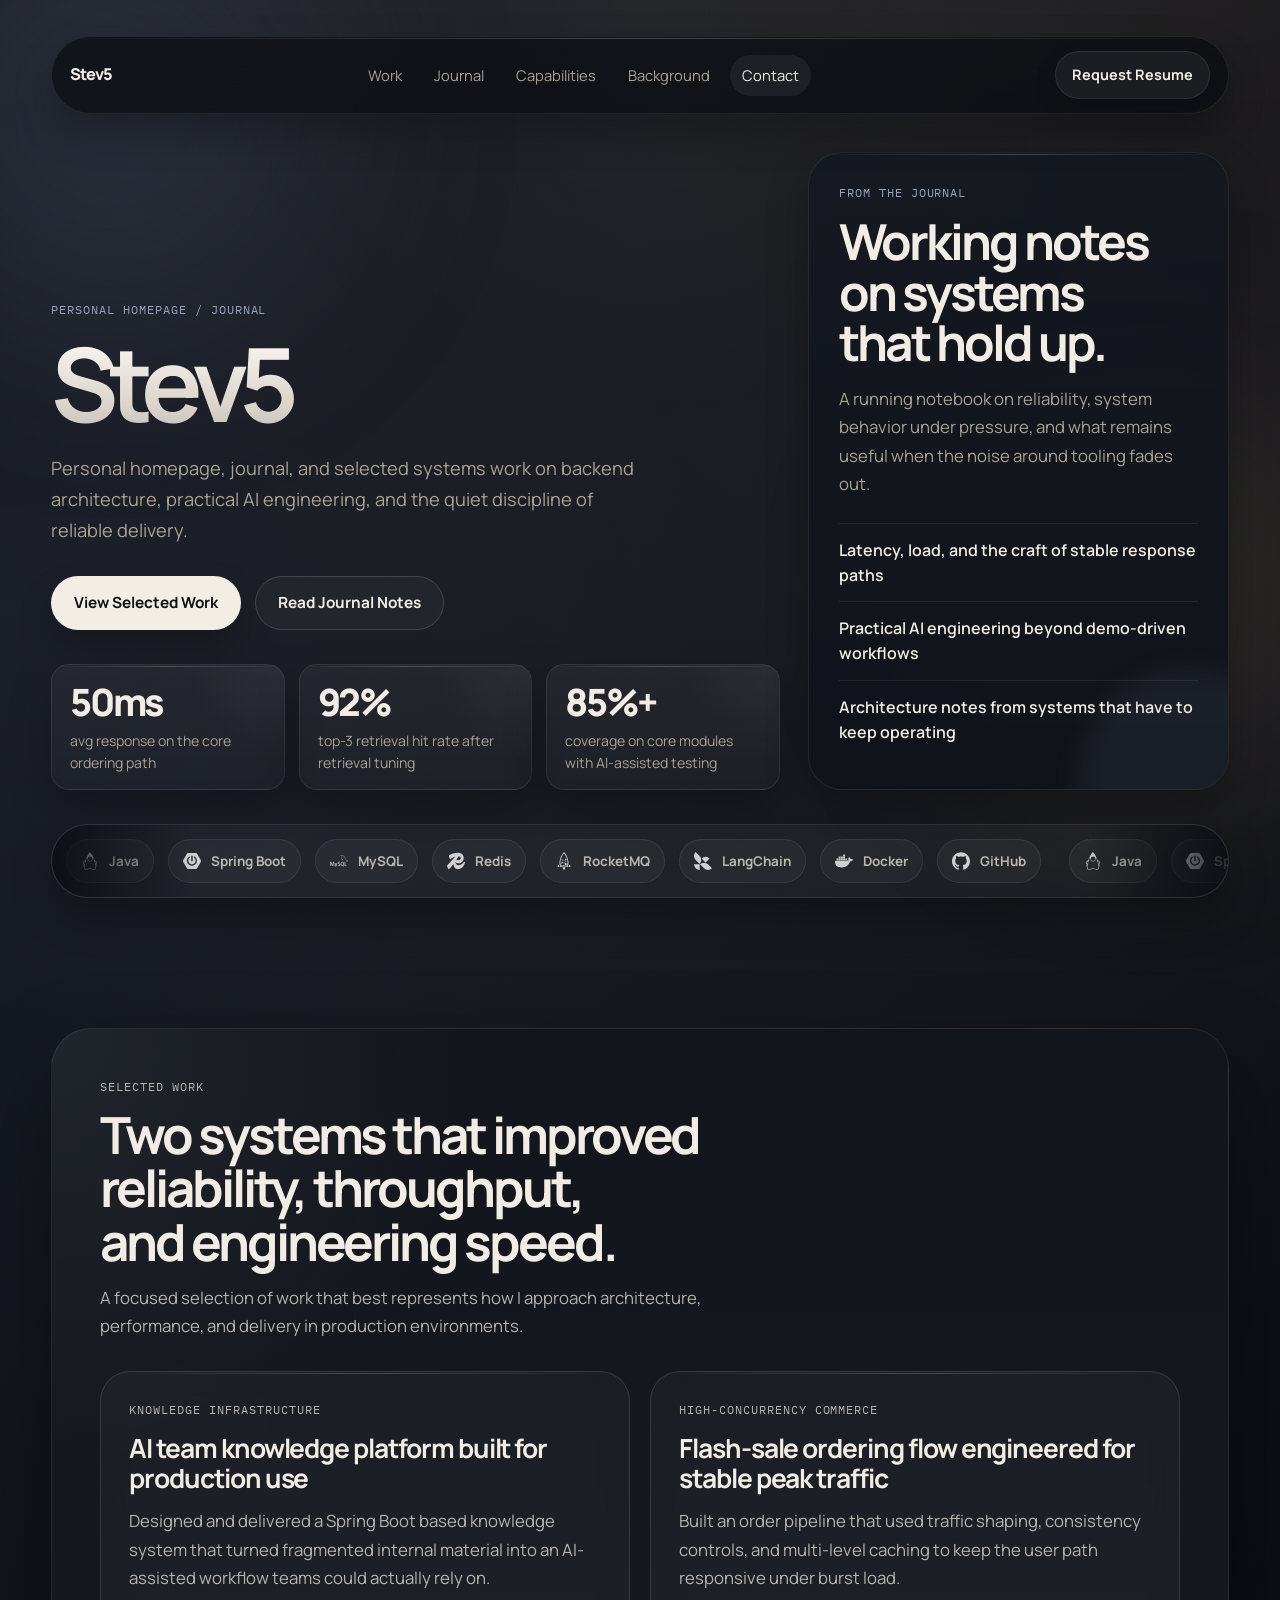
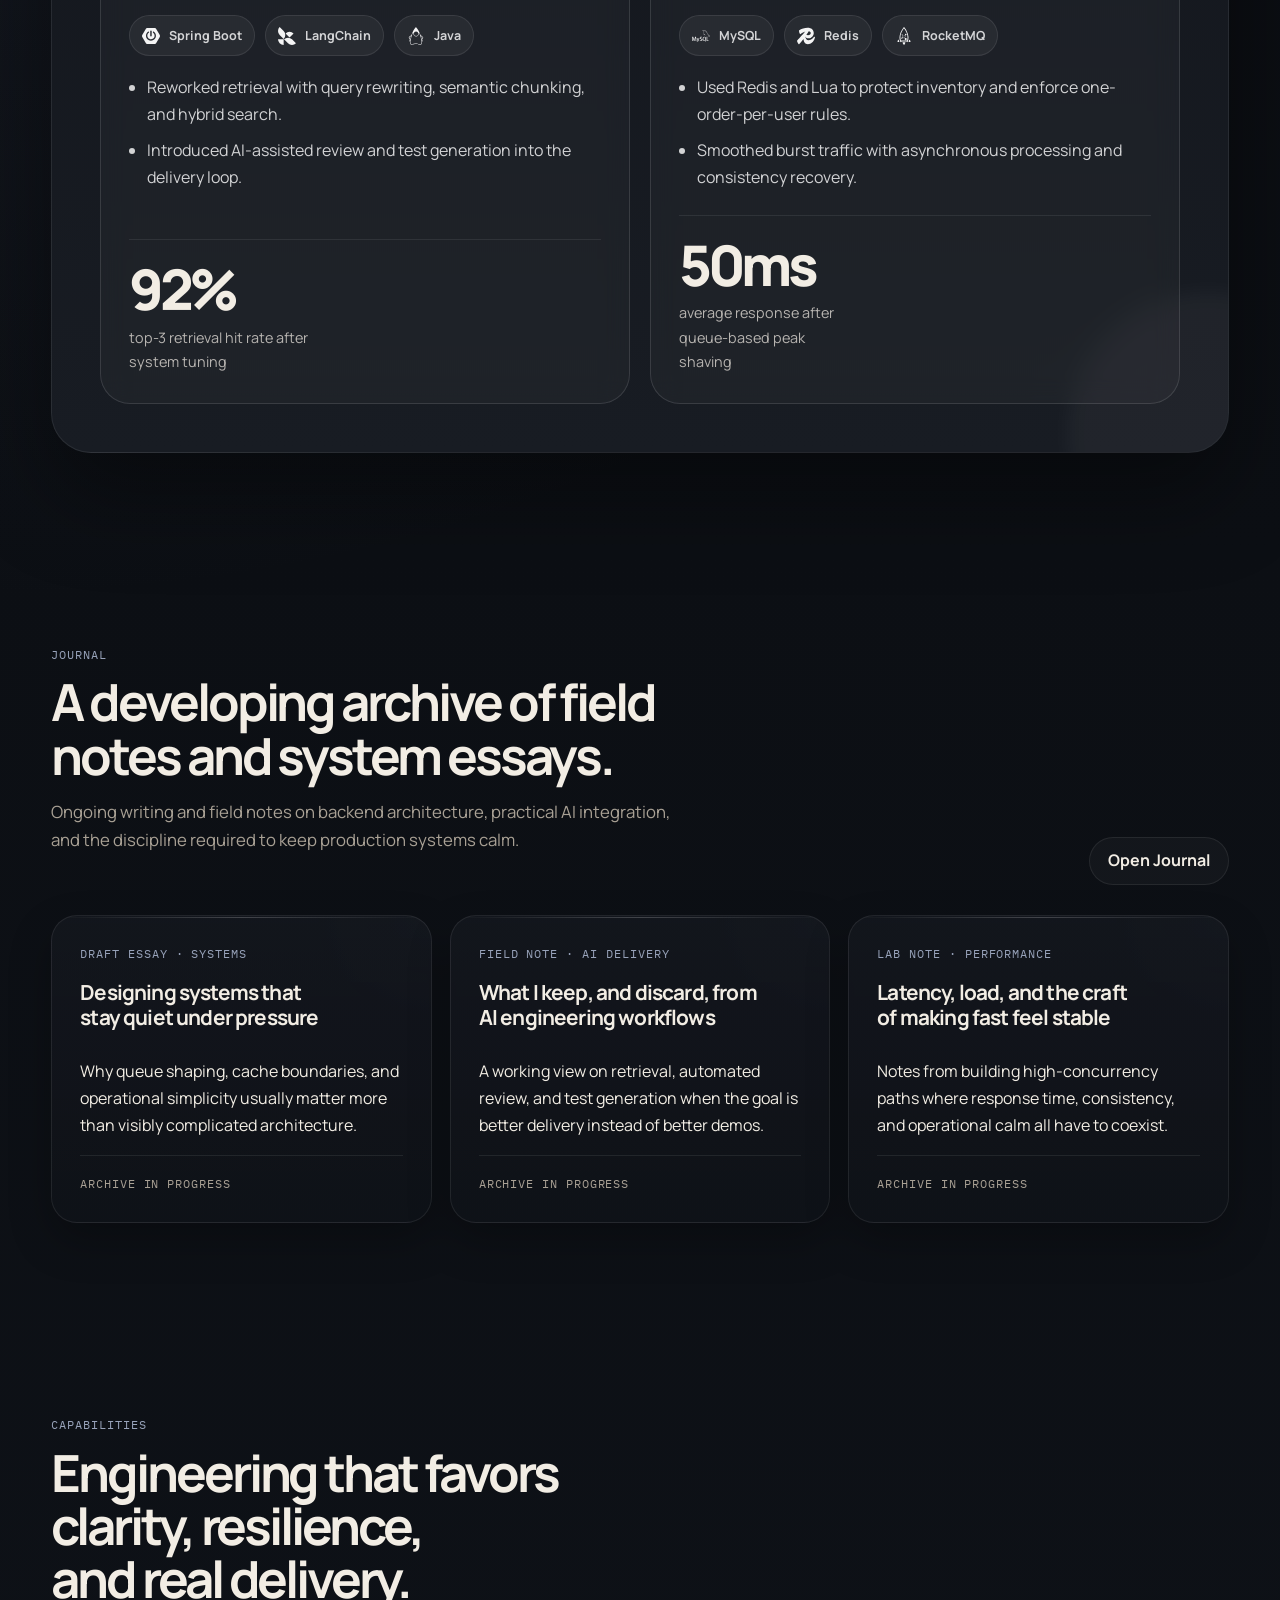
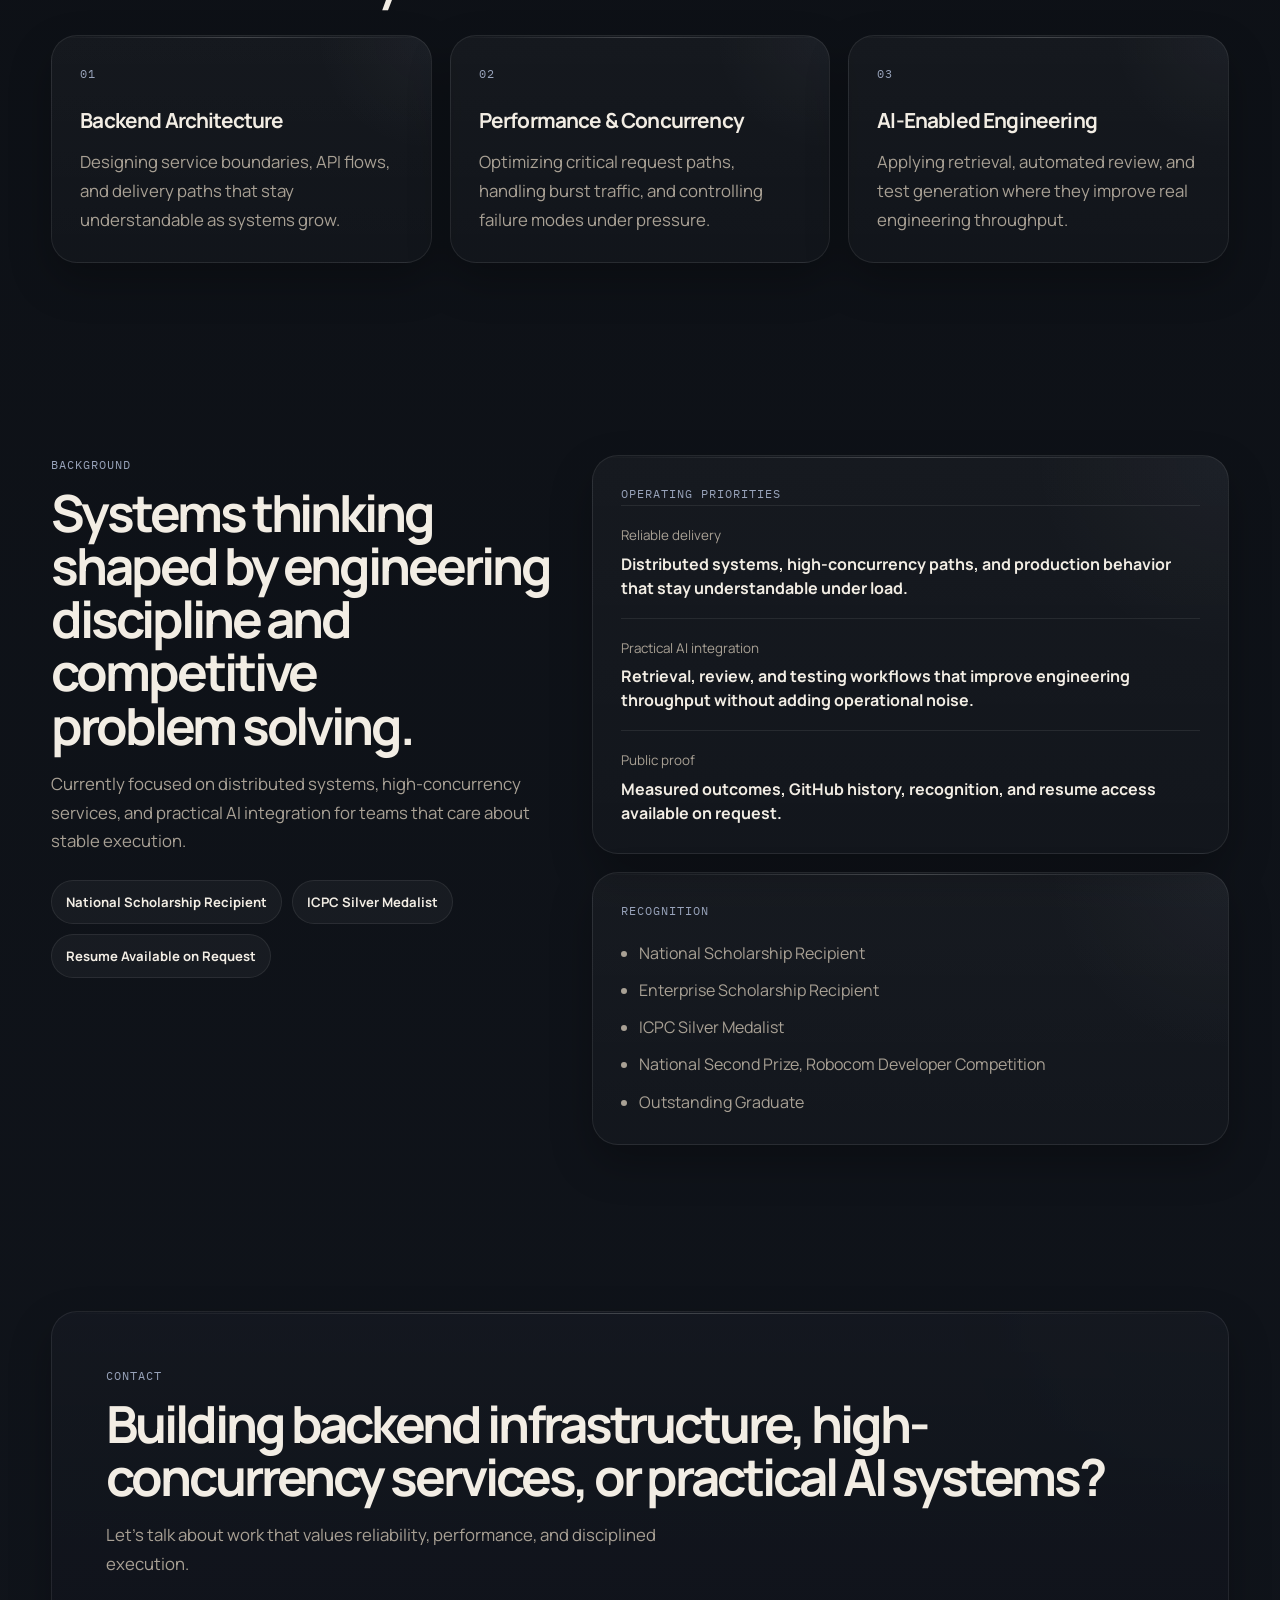
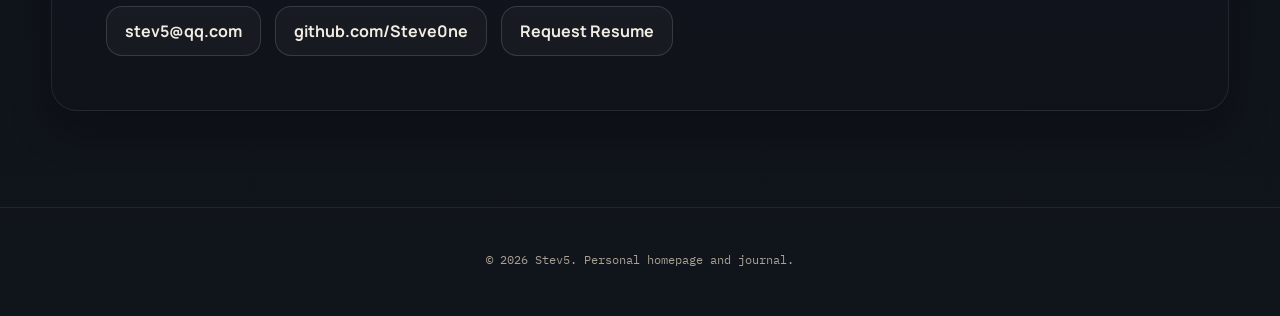
==== commit 68cc660a: "refactor: remove school details from public homepage" ====
--- a/index.html
+++ b/index.html
@@ -373,14 +373,18 @@
 
         <div class="credential-grid">
           <article class="credential-card reveal-up" data-reveal="80">
-            <p class="credential-label">Education</p>
+            <p class="credential-label">Operating Priorities</p>
             <div class="credential-item">
-              <span>M.S. Candidate in Computer Science</span>
-              <strong>Shandong University · 2024–2027</strong>
+              <span>Reliable delivery</span>
+              <strong>Distributed systems, high-concurrency paths, and production behavior that stay understandable under load.</strong>
             </div>
             <div class="credential-item">
-              <span>B.Eng. in Software Engineering</span>
-              <strong>Jiangxi University of Finance and Economics · 2020–2024</strong>
+              <span>Practical AI integration</span>
+              <strong>Retrieval, review, and testing workflows that improve engineering throughput without adding operational noise.</strong>
+            </div>
+            <div class="credential-item">
+              <span>Public proof</span>
+              <strong>Measured outcomes, GitHub history, recognition, and resume access available on request.</strong>
             </div>
           </article>
 
